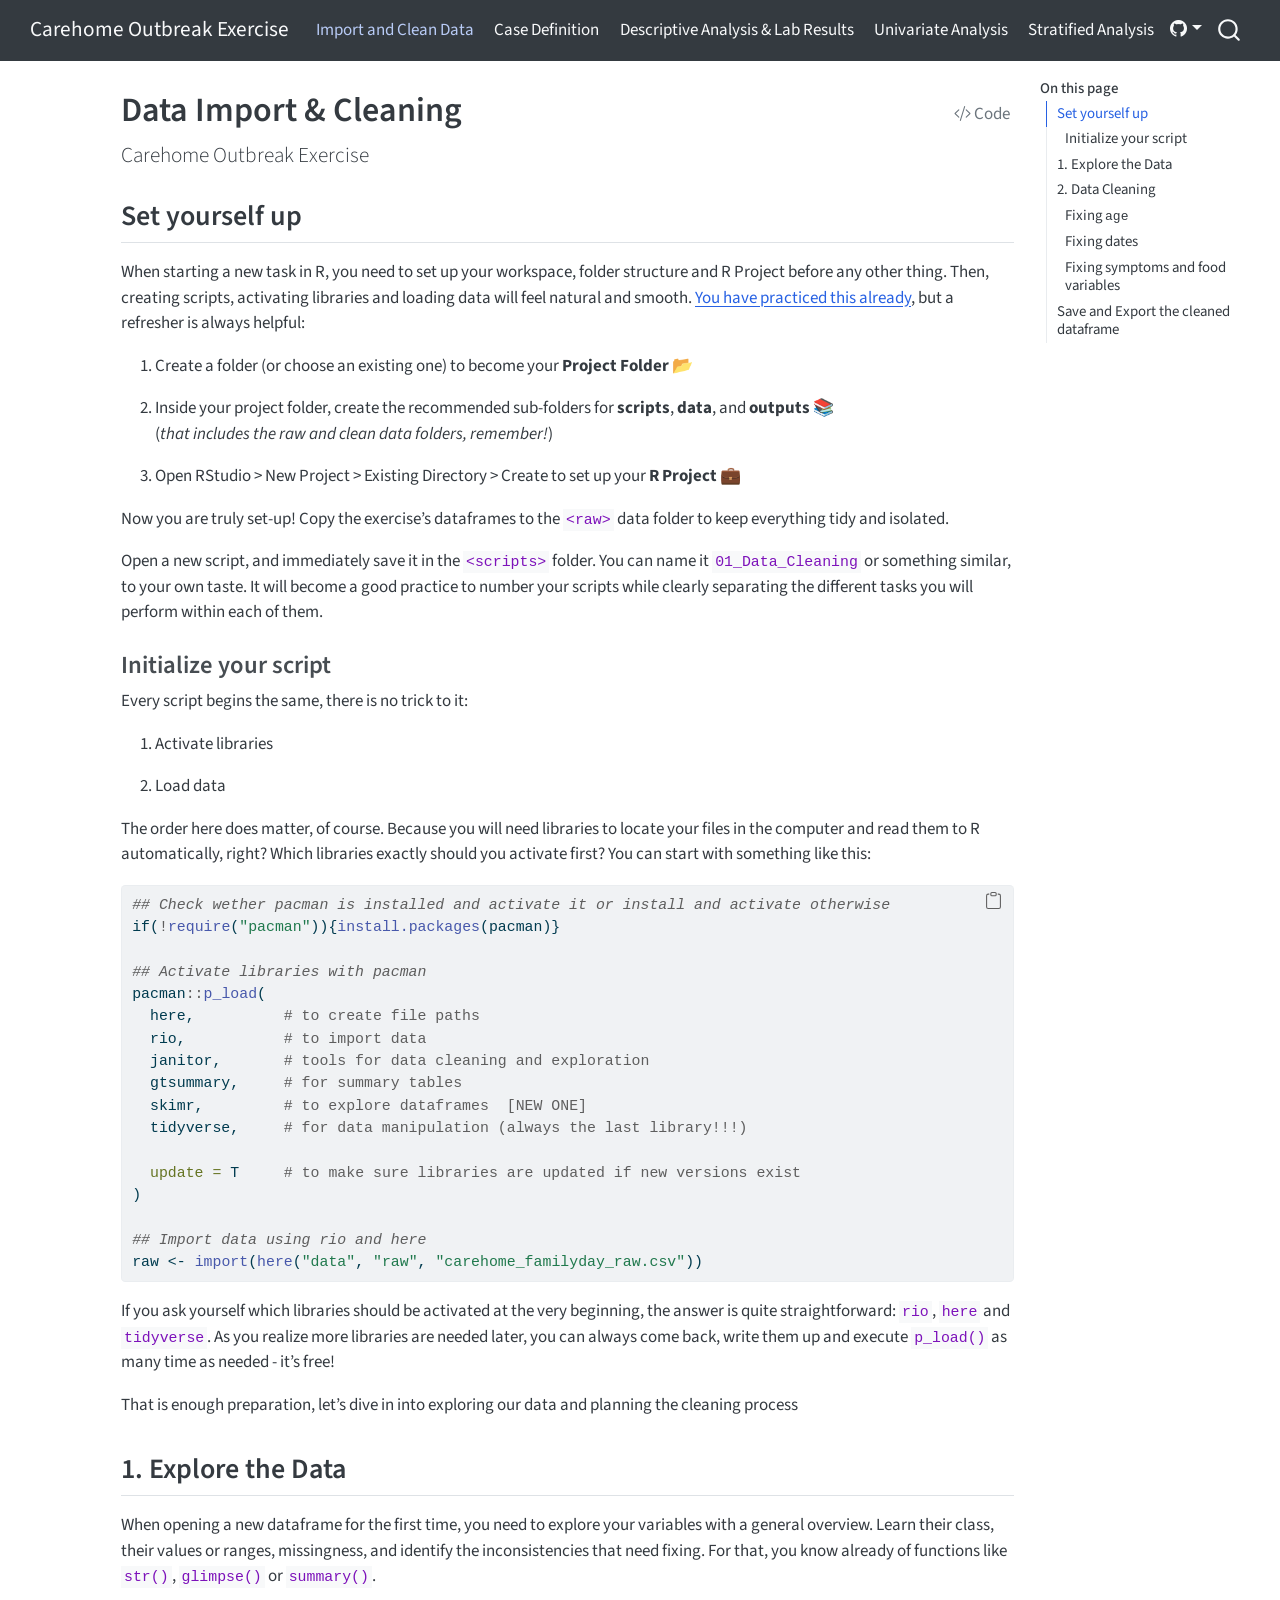
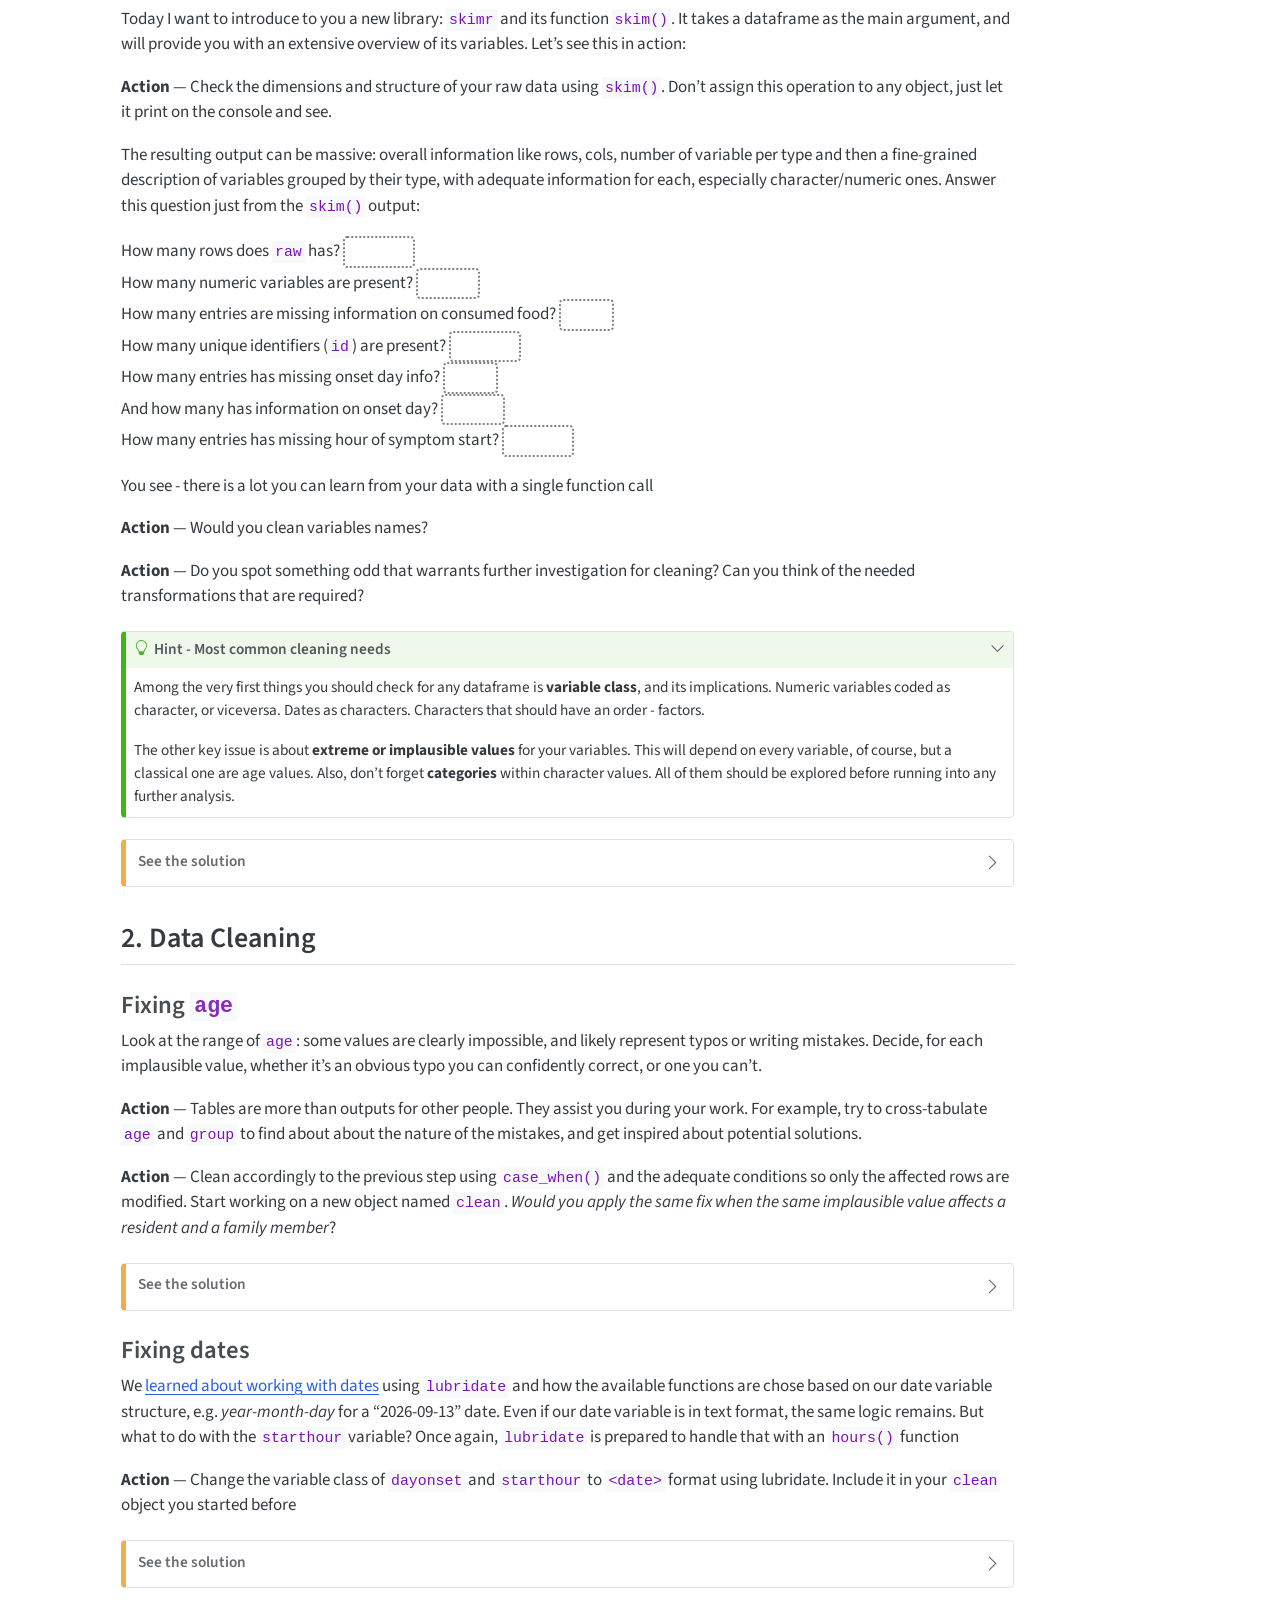
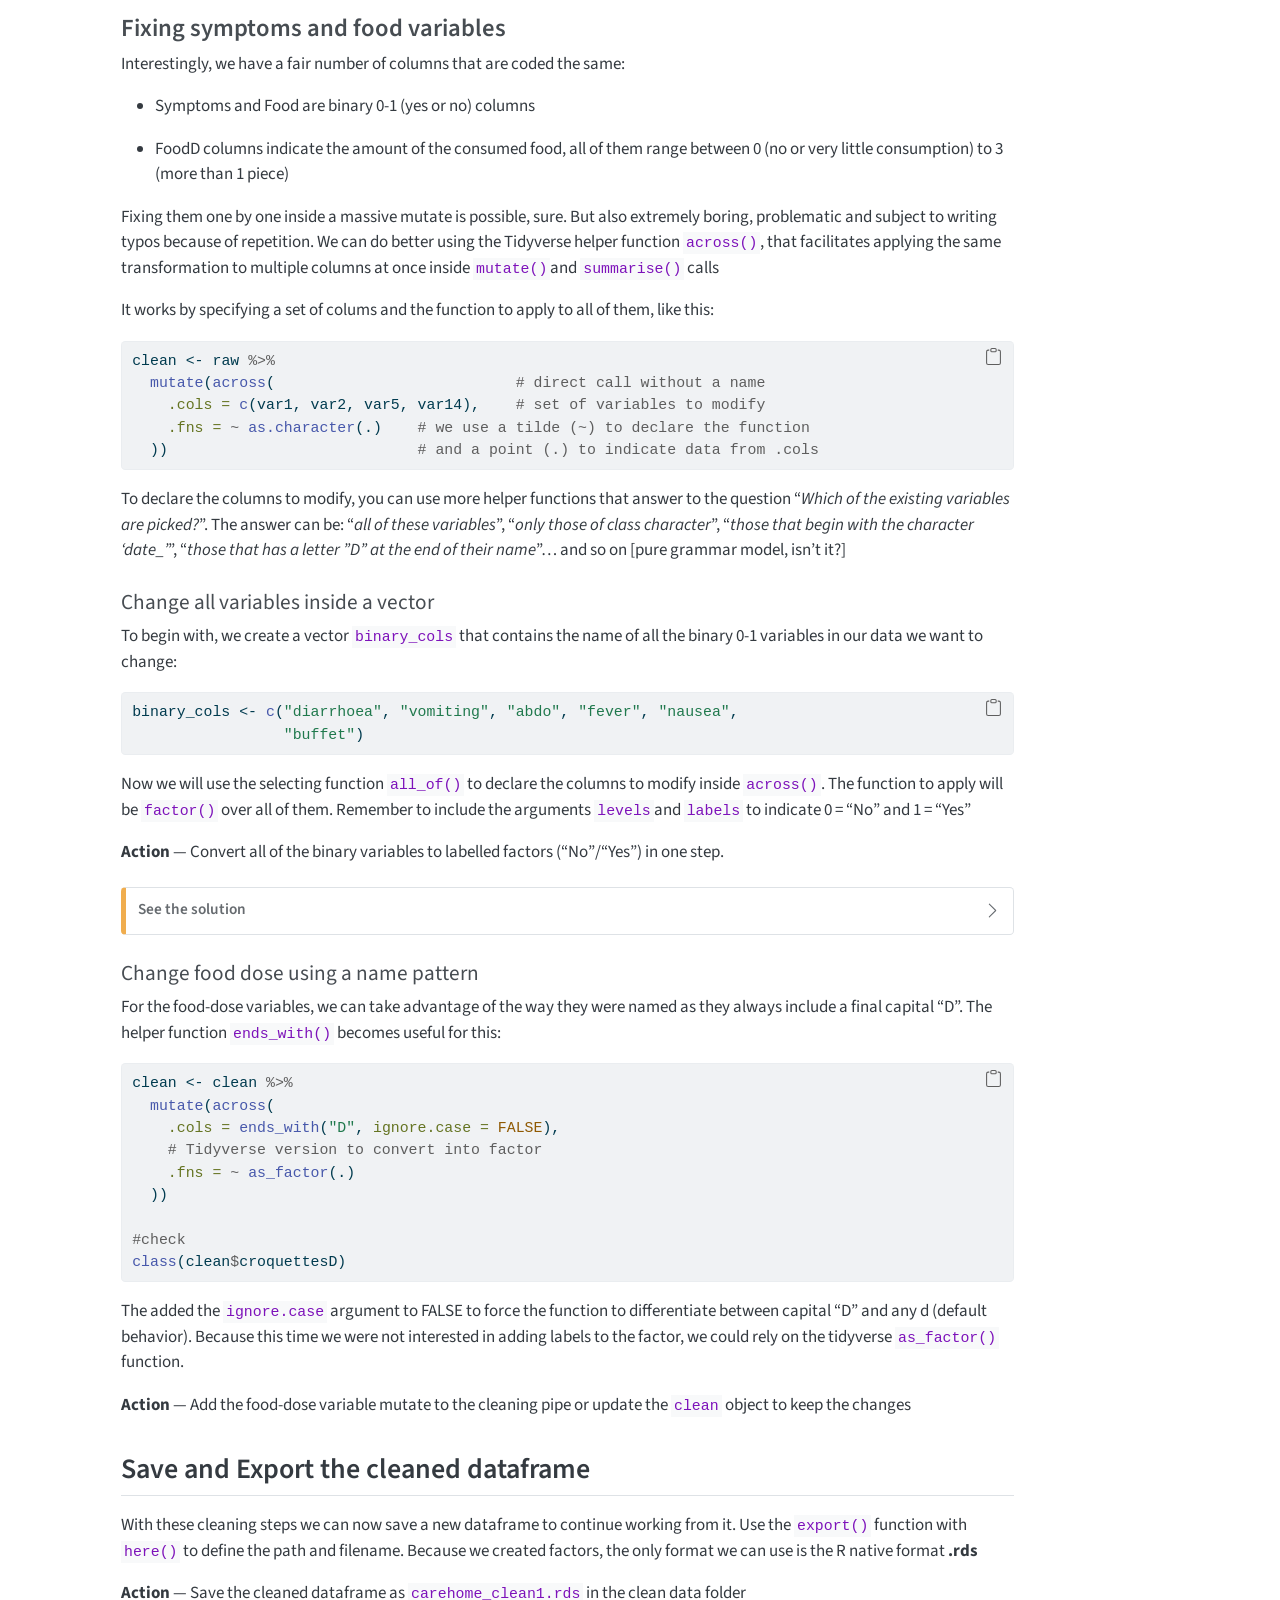
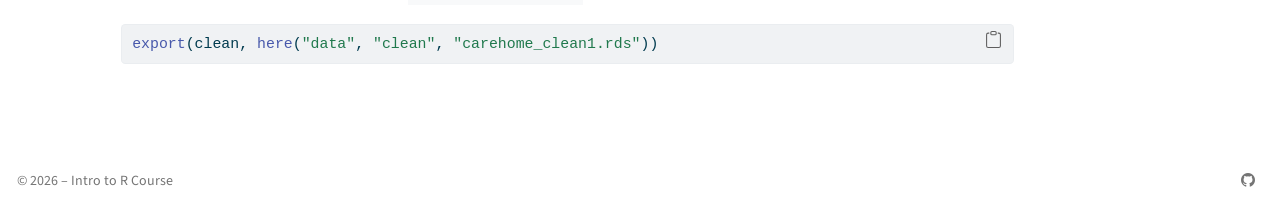
==== docs/scripts/01_Import_Cleaning.html @ 657a5fc6 "change web page to docs" ====
<!DOCTYPE html>
<html xmlns="http://www.w3.org/1999/xhtml" lang="en" xml:lang="en"><head>

<meta charset="utf-8">
<meta name="generator" content="quarto-1.4.552">

<meta name="viewport" content="width=device-width, initial-scale=1.0, user-scalable=yes">


<title>Carehome Outbreak Exercise - Data Import &amp; Cleaning</title>
<style>
code{white-space: pre-wrap;}
span.smallcaps{font-variant: small-caps;}
div.columns{display: flex; gap: min(4vw, 1.5em);}
div.column{flex: auto; overflow-x: auto;}
div.hanging-indent{margin-left: 1.5em; text-indent: -1.5em;}
ul.task-list{list-style: none;}
ul.task-list li input[type="checkbox"] {
  width: 0.8em;
  margin: 0 0.8em 0.2em -1em; /* quarto-specific, see https://github.com/quarto-dev/quarto-cli/issues/4556 */ 
  vertical-align: middle;
}
/* CSS for syntax highlighting */
pre > code.sourceCode { white-space: pre; position: relative; }
pre > code.sourceCode > span { line-height: 1.25; }
pre > code.sourceCode > span:empty { height: 1.2em; }
.sourceCode { overflow: visible; }
code.sourceCode > span { color: inherit; text-decoration: inherit; }
div.sourceCode { margin: 1em 0; }
pre.sourceCode { margin: 0; }
@media screen {
div.sourceCode { overflow: auto; }
}
@media print {
pre > code.sourceCode { white-space: pre-wrap; }
pre > code.sourceCode > span { text-indent: -5em; padding-left: 5em; }
}
pre.numberSource code
  { counter-reset: source-line 0; }
pre.numberSource code > span
  { position: relative; left: -4em; counter-increment: source-line; }
pre.numberSource code > span > a:first-child::before
  { content: counter(source-line);
    position: relative; left: -1em; text-align: right; vertical-align: baseline;
    border: none; display: inline-block;
    -webkit-touch-callout: none; -webkit-user-select: none;
    -khtml-user-select: none; -moz-user-select: none;
    -ms-user-select: none; user-select: none;
    padding: 0 4px; width: 4em;
  }
pre.numberSource { margin-left: 3em;  padding-left: 4px; }
div.sourceCode
  {   }
@media screen {
pre > code.sourceCode > span > a:first-child::before { text-decoration: underline; }
}
</style>


<script src="../site_libs/quarto-nav/quarto-nav.js"></script>
<script src="../site_libs/clipboard/clipboard.min.js"></script>
<script src="../site_libs/quarto-search/autocomplete.umd.js"></script>
<script src="../site_libs/quarto-search/fuse.min.js"></script>
<script src="../site_libs/quarto-search/quarto-search.js"></script>
<meta name="quarto:offset" content="../">
<script src="../site_libs/quarto-html/quarto.js"></script>
<script src="../site_libs/quarto-html/popper.min.js"></script>
<script src="../site_libs/quarto-html/tippy.umd.min.js"></script>
<script src="../site_libs/quarto-html/anchor.min.js"></script>
<link href="../site_libs/quarto-html/tippy.css" rel="stylesheet">
<link href="../site_libs/quarto-html/quarto-syntax-highlighting.css" rel="stylesheet" id="quarto-text-highlighting-styles">
<script src="../site_libs/bootstrap/bootstrap.min.js"></script>
<link href="../site_libs/bootstrap/bootstrap-icons.css" rel="stylesheet">
<link href="../site_libs/bootstrap/bootstrap.min.css" rel="stylesheet" id="quarto-bootstrap" data-mode="light">
<script id="quarto-search-options" type="application/json">{
  "location": "navbar",
  "copy-button": false,
  "collapse-after": 3,
  "panel-placement": "end",
  "type": "overlay",
  "limit": 50,
  "keyboard-shortcut": [
    "f",
    "/",
    "s"
  ],
  "show-item-context": false,
  "language": {
    "search-no-results-text": "No results",
    "search-matching-documents-text": "matching documents",
    "search-copy-link-title": "Copy link to search",
    "search-hide-matches-text": "Hide additional matches",
    "search-more-match-text": "more match in this document",
    "search-more-matches-text": "more matches in this document",
    "search-clear-button-title": "Clear",
    "search-text-placeholder": "",
    "search-detached-cancel-button-title": "Cancel",
    "search-submit-button-title": "Submit",
    "search-label": "Search"
  }
}</script>


<link rel="stylesheet" href="../include/webex.css">
</head>

<body class="nav-fixed">

<div id="quarto-search-results"></div>
  <header id="quarto-header" class="headroom fixed-top">
    <nav class="navbar navbar-expand-lg " data-bs-theme="dark">
      <div class="navbar-container container-fluid">
      <div class="navbar-brand-container mx-auto">
    <a class="navbar-brand" href="../index.html">
    <span class="navbar-title">Carehome Outbreak Exercise</span>
    </a>
  </div>
            <div id="quarto-search" class="" title="Search"></div>
          <button class="navbar-toggler" type="button" data-bs-toggle="collapse" data-bs-target="#navbarCollapse" aria-controls="navbarCollapse" aria-expanded="false" aria-label="Toggle navigation" onclick="if (window.quartoToggleHeadroom) { window.quartoToggleHeadroom(); }">
  <span class="navbar-toggler-icon"></span>
</button>
          <div class="collapse navbar-collapse" id="navbarCollapse">
            <ul class="navbar-nav navbar-nav-scroll me-auto">
  <li class="nav-item">
    <a class="nav-link active" href="../scripts/01_Import_Cleaning.html" aria-current="page"> 
<span class="menu-text">Import and Clean Data</span></a>
  </li>  
  <li class="nav-item">
    <a class="nav-link" href="../scripts/02_Case_Definition.html"> 
<span class="menu-text">Case Definition</span></a>
  </li>  
  <li class="nav-item">
    <a class="nav-link" href="../scripts/03_Descriptive_LabResults.html"> 
<span class="menu-text">Descriptive Analysis &amp; Lab Results</span></a>
  </li>  
  <li class="nav-item">
    <a class="nav-link" href="../scripts/04_Univariate_Analyses.html"> 
<span class="menu-text">Univariate Analysis</span></a>
  </li>  
  <li class="nav-item">
    <a class="nav-link" href="../scripts/05_Stratified_Analyses.html"> 
<span class="menu-text">Stratified Analysis</span></a>
  </li>  
</ul>
          </div> <!-- /navcollapse -->
          <div class="quarto-navbar-tools">
    <div class="dropdown">
      <a href="" title="" id="quarto-navigation-tool-dropdown-0" class="quarto-navigation-tool dropdown-toggle px-1" data-bs-toggle="dropdown" aria-expanded="false" aria-label=""><i class="bi bi-github"></i></a>
      <ul class="dropdown-menu" aria-labelledby="quarto-navigation-tool-dropdown-0">
          <li>
            <a class="dropdown-item quarto-navbar-tools-item" href="https://github.com/EPIET/IntroToRCourse/tree/main">
            Source Code
            </a>
          </li>
          <li>
            <a class="dropdown-item quarto-navbar-tools-item" href="https://github.com/EPIET/IntroToRCourse/issues">
            Report an issue
            </a>
          </li>
      </ul>
    </div>
</div>
      </div> <!-- /container-fluid -->
    </nav>
</header>
<!-- content -->
<div id="quarto-content" class="quarto-container page-columns page-rows-contents page-layout-article page-navbar">
<!-- sidebar -->
<!-- margin-sidebar -->
    <div id="quarto-margin-sidebar" class="sidebar margin-sidebar">
        <nav id="TOC" role="doc-toc" class="toc-active" data-toc-expanded="99">
    <h2 id="toc-title">On this page</h2>
   
  <ul>
  <li><a href="#set-yourself-up" id="toc-set-yourself-up" class="nav-link active" data-scroll-target="#set-yourself-up">Set yourself up</a>
  <ul class="collapse">
  <li><a href="#initialize-your-script" id="toc-initialize-your-script" class="nav-link" data-scroll-target="#initialize-your-script">Initialize your script</a></li>
  </ul></li>
  <li><a href="#explore-the-data" id="toc-explore-the-data" class="nav-link" data-scroll-target="#explore-the-data">1. Explore the Data</a></li>
  <li><a href="#data-cleaning" id="toc-data-cleaning" class="nav-link" data-scroll-target="#data-cleaning">2. Data Cleaning</a>
  <ul class="collapse">
  <li><a href="#fixing-age" id="toc-fixing-age" class="nav-link" data-scroll-target="#fixing-age">Fixing <code>age</code></a></li>
  <li><a href="#fixing-dates" id="toc-fixing-dates" class="nav-link" data-scroll-target="#fixing-dates">Fixing dates</a></li>
  <li><a href="#fixing-symptoms-and-food-variables" id="toc-fixing-symptoms-and-food-variables" class="nav-link" data-scroll-target="#fixing-symptoms-and-food-variables">Fixing symptoms and food variables</a></li>
  </ul></li>
  <li><a href="#save-and-export-the-cleaned-dataframe" id="toc-save-and-export-the-cleaned-dataframe" class="nav-link" data-scroll-target="#save-and-export-the-cleaned-dataframe">Save and Export the cleaned dataframe</a></li>
  </ul>
</nav>
    </div>
<!-- main -->
<main class="content" id="quarto-document-content">

<header id="title-block-header" class="quarto-title-block default">
<div class="quarto-title">
<div class="quarto-title-block"><div><h1 class="title">Data Import &amp; Cleaning</h1><button type="button" class="btn code-tools-button" id="quarto-code-tools-source"><i class="bi"></i> Code</button></div></div>
<p class="subtitle lead">Carehome Outbreak Exercise</p>
</div>



<div class="quarto-title-meta">

    
  
    
  </div>
  


</header>


<section id="set-yourself-up" class="level2">
<h2 class="anchored" data-anchor-id="set-yourself-up">Set yourself up</h2>
<p>When starting a new task in R, you need to set up your workspace, folder structure and R Project before any other thing. Then, creating scripts, activating libraries and loading data will feel natural and smooth. <a href="https://epiet.github.io/IntroToRCourse/scripts/S1E2.html">You have practiced this already</a>, but a refresher is always helpful:</p>
<ol type="1">
<li><p>Create a folder (or choose an existing one) to become your <strong>Project Folder</strong> 📂</p></li>
<li><p>Inside your project folder, create the recommended sub-folders for <strong>scripts</strong>, <strong>data</strong>, and <strong>outputs</strong> 📚<br>
(<em>that includes the raw and clean data folders, remember!</em>)</p></li>
<li><p>Open RStudio &gt; New Project &gt; Existing Directory &gt; Create to set up your <strong>R Project</strong> 💼</p></li>
</ol>
<p>Now you are truly set-up! Copy the exercise’s dataframes to the <code>&lt;raw&gt;</code> data folder to keep everything tidy and isolated.</p>
<p>Open a new script, and immediately save it in the <code>&lt;scripts&gt;</code> folder. You can name it <code>01_Data_Cleaning</code> or something similar, to your own taste. It will become a good practice to number your scripts while clearly separating the different tasks you will perform within each of them.</p>
<section id="initialize-your-script" class="level3">
<h3 class="anchored" data-anchor-id="initialize-your-script">Initialize your script</h3>
<p>Every script begins the same, there is no trick to it:</p>
<ol type="1">
<li><p>Activate libraries</p></li>
<li><p>Load data</p></li>
</ol>
<p>The order here does matter, of course. Because you will need libraries to locate your files in the computer and read them to R automatically, right? Which libraries exactly should you activate first? You can start with something like this:</p>
<div class="sourceCode" id="cb1"><pre class="sourceCode r code-with-copy"><code class="sourceCode r"><span id="cb1-1"><a href="#cb1-1" aria-hidden="true" tabindex="-1"></a><span class="do">## Check wether pacman is installed and activate it or install and activate otherwise</span></span>
<span id="cb1-2"><a href="#cb1-2" aria-hidden="true" tabindex="-1"></a><span class="cf">if</span>(<span class="sc">!</span><span class="fu">require</span>(<span class="st">"pacman"</span>)){<span class="fu">install.packages</span>(pacman)}</span>
<span id="cb1-3"><a href="#cb1-3" aria-hidden="true" tabindex="-1"></a></span>
<span id="cb1-4"><a href="#cb1-4" aria-hidden="true" tabindex="-1"></a><span class="do">## Activate libraries with pacman</span></span>
<span id="cb1-5"><a href="#cb1-5" aria-hidden="true" tabindex="-1"></a>pacman<span class="sc">::</span><span class="fu">p_load</span>(</span>
<span id="cb1-6"><a href="#cb1-6" aria-hidden="true" tabindex="-1"></a>  here,          <span class="co"># to create file paths</span></span>
<span id="cb1-7"><a href="#cb1-7" aria-hidden="true" tabindex="-1"></a>  rio,           <span class="co"># to import data</span></span>
<span id="cb1-8"><a href="#cb1-8" aria-hidden="true" tabindex="-1"></a>  janitor,       <span class="co"># tools for data cleaning and exploration</span></span>
<span id="cb1-9"><a href="#cb1-9" aria-hidden="true" tabindex="-1"></a>  gtsummary,     <span class="co"># for summary tables</span></span>
<span id="cb1-10"><a href="#cb1-10" aria-hidden="true" tabindex="-1"></a>  skimr,         <span class="co"># to explore dataframes  [NEW ONE]</span></span>
<span id="cb1-11"><a href="#cb1-11" aria-hidden="true" tabindex="-1"></a>  tidyverse,     <span class="co"># for data manipulation (always the last library!!!)</span></span>
<span id="cb1-12"><a href="#cb1-12" aria-hidden="true" tabindex="-1"></a>  </span>
<span id="cb1-13"><a href="#cb1-13" aria-hidden="true" tabindex="-1"></a>  <span class="at">update =</span> T     <span class="co"># to make sure libraries are updated if new versions exist</span></span>
<span id="cb1-14"><a href="#cb1-14" aria-hidden="true" tabindex="-1"></a>)</span>
<span id="cb1-15"><a href="#cb1-15" aria-hidden="true" tabindex="-1"></a></span>
<span id="cb1-16"><a href="#cb1-16" aria-hidden="true" tabindex="-1"></a><span class="do">## Import data using rio and here</span></span>
<span id="cb1-17"><a href="#cb1-17" aria-hidden="true" tabindex="-1"></a>raw <span class="ot">&lt;-</span> <span class="fu">import</span>(<span class="fu">here</span>(<span class="st">"data"</span>, <span class="st">"raw"</span>, <span class="st">"carehome_familyday_raw.csv"</span>))</span></code><button title="Copy to Clipboard" class="code-copy-button"><i class="bi"></i></button></pre></div>
<p>If you ask yourself which libraries should be activated at the very beginning, the answer is quite straightforward: <code>rio</code>, <code>here</code> and <code>tidyverse</code>. As you realize more libraries are needed later, you can always come back, write them up and execute <code>p_load()</code> as many time as needed - it’s free!</p>
<p>That is enough preparation, let’s dive in into exploring our data and planning the cleaning process</p>
</section>
</section>
<section id="explore-the-data" class="level2">
<h2 class="anchored" data-anchor-id="explore-the-data">1. Explore the Data</h2>
<p>When opening a new dataframe for the first time, you need to explore your variables with a general overview. Learn their class, their values or ranges, missingness, and identify the inconsistencies that need fixing. For that, you know already of functions like <code>str()</code>, <code>glimpse()</code> or <code>summary()</code>.</p>
<p>Today I want to introduce to you a new library: <code>skimr</code> and its function <code>skim()</code>. It takes a dataframe as the main argument, and will provide you with an extensive overview of its variables. Let’s see this in action:</p>
<p><strong>Action</strong> — Check the dimensions and structure of your raw data using <code>skim()</code>. Don’t assign this operation to any object, just let it print on the console and see.</p>
<p>The resulting output can be massive: overall information like rows, cols, number of variable per type and then a fine-grained description of variables grouped by their type, with adequate information for each, especially character/numeric ones. Answer this question just from the <code>skim()</code> output:</p>
<p>How many rows does <code>raw</code> has? <input class="webex-solveme nospaces" size="3" data-answer="[&quot;167&quot;]"><br>
How many numeric variables are present? <input class="webex-solveme nospaces" size="2" data-answer="[&quot;26&quot;]"><br>
How many entries are missing information on consumed food? <input class="webex-solveme nospaces" size="1" data-answer="[&quot;6&quot;]"><br>
How many unique identifiers (<code>id</code>) are present? <input class="webex-solveme nospaces" size="3" data-answer="[&quot;167&quot;]"><br>
How many entries has missing onset day info? <input class="webex-solveme nospaces" size="1" data-answer="[&quot;0&quot;]"><br>
And how many has information on onset day? <input class="webex-solveme nospaces" size="2" data-answer="[&quot;61&quot;]"><br>
How many entries has missing hour of symptom start? <input class="webex-solveme nospaces" size="3" data-answer="[&quot;106&quot;]"></p>
<p>You see - there is a lot you can learn from your data with a single function call</p>
<p><strong>Action</strong> — Would you clean variables names?</p>
<p><strong>Action</strong> — Do you spot something odd that warrants further investigation for cleaning? Can you think of the needed transformations that are required?</p>
<div class="callout callout-style-default callout-tip callout-titled">
<div class="callout-header d-flex align-content-center" data-bs-toggle="collapse" data-bs-target=".callout-1-contents" aria-controls="callout-1" aria-expanded="true" aria-label="Toggle callout">
<div class="callout-icon-container">
<i class="callout-icon"></i>
</div>
<div class="callout-title-container flex-fill">
Hint - Most common cleaning needs
</div>
<div class="callout-btn-toggle d-inline-block border-0 py-1 ps-1 pe-0 float-end"><i class="callout-toggle"></i></div>
</div>
<div id="callout-1" class="callout-1-contents callout-collapse collapse show">
<div class="callout-body-container callout-body">
<p>Among the very first things you should check for any dataframe is <strong>variable class</strong>, and its implications. Numeric variables coded as character, or viceversa. Dates as characters. Characters that should have an order - factors.</p>
<p>The other key issue is about <strong>extreme or implausible values</strong> for your variables. This will depend on every variable, of course, but a classical one are age values. Also, don’t forget <strong>categories</strong> within character values. All of them should be explored before running into any further analysis.</p>
</div>
</div>
</div>
<div class="callout callout-style-simple callout-caution no-icon callout-titled">
<div class="callout-header d-flex align-content-center" data-bs-toggle="collapse" data-bs-target=".callout-2-contents" aria-controls="callout-2" aria-expanded="false" aria-label="Toggle callout">
<div class="callout-icon-container">
<i class="callout-icon no-icon"></i>
</div>
<div class="callout-title-container flex-fill">
See the solution
</div>
<div class="callout-btn-toggle d-inline-block border-0 py-1 ps-1 pe-0 float-end"><i class="callout-toggle"></i></div>
</div>
<div id="callout-2" class="callout-2-contents callout-collapse collapse">
<div class="callout-body-container callout-body">
<p>Below you can find one possible solution for exploring variables. You may use different functions or approaches, because you already know a few of them. As long as you are able to understand your data and spot cleaning needs, that’s perfectly fine.</p>
<div class="sourceCode" id="cb2"><pre class="sourceCode r code-with-copy"><code class="sourceCode r"><span id="cb2-1"><a href="#cb2-1" aria-hidden="true" tabindex="-1"></a><span class="do">## Dataframe summary</span></span>
<span id="cb2-2"><a href="#cb2-2" aria-hidden="true" tabindex="-1"></a>skimr<span class="sc">::</span><span class="fu">skim</span>(raw)</span>
<span id="cb2-3"><a href="#cb2-3" aria-hidden="true" tabindex="-1"></a></span>
<span id="cb2-4"><a href="#cb2-4" aria-hidden="true" tabindex="-1"></a><span class="do">## Further exploring</span></span>
<span id="cb2-5"><a href="#cb2-5" aria-hidden="true" tabindex="-1"></a><span class="fu">range</span>(raw<span class="sc">$</span>age)  <span class="co"># see min and max values of a numeric vector</span></span>
<span id="cb2-6"><a href="#cb2-6" aria-hidden="true" tabindex="-1"></a></span>
<span id="cb2-7"><a href="#cb2-7" aria-hidden="true" tabindex="-1"></a><span class="fu">unique</span>(raw<span class="sc">$</span>sex)      <span class="co"># Main present categories with unique</span></span>
<span id="cb2-8"><a href="#cb2-8" aria-hidden="true" tabindex="-1"></a><span class="fu">unique</span>(raw<span class="sc">$</span>group)</span>
<span id="cb2-9"><a href="#cb2-9" aria-hidden="true" tabindex="-1"></a><span class="fu">unique</span>(raw<span class="sc">$</span>buffet)</span>
<span id="cb2-10"><a href="#cb2-10" aria-hidden="true" tabindex="-1"></a></span>
<span id="cb2-11"><a href="#cb2-11" aria-hidden="true" tabindex="-1"></a><span class="fu">tabyl</span>(raw<span class="sc">$</span>vomiting)    <span class="co"># check some symptoms and fodd item variables with tabyl</span></span>
<span id="cb2-12"><a href="#cb2-12" aria-hidden="true" tabindex="-1"></a><span class="fu">tabyl</span>(raw<span class="sc">$</span>croquettes)</span>
<span id="cb2-13"><a href="#cb2-13" aria-hidden="true" tabindex="-1"></a><span class="fu">tabyl</span>(raw<span class="sc">$</span>croquettesD)</span></code><button title="Copy to Clipboard" class="code-copy-button"><i class="bi"></i></button></pre></div>
<p>After exploring the data, you should have realized at least three things requiring cleaning:</p>
<ol type="1">
<li><p><strong><code>age</code></strong>: some obviously implausible values are present and we need to decide whether they can be fixed, turned into NAs or deleted</p></li>
<li><p><strong>dates</strong>: we have two of them that require transformation - and potentially a merge</p></li>
<li><p><strong>categories as numbers:</strong> practically all symptoms and food item variables were read as numbers because they are coded as 0-1. We should fix that turning them into factors</p></li>
</ol>
</div>
</div>
</div>
</section>
<section id="data-cleaning" class="level2">
<h2 class="anchored" data-anchor-id="data-cleaning">2. Data Cleaning</h2>
<section id="fixing-age" class="level3">
<h3 class="anchored" data-anchor-id="fixing-age">Fixing <code>age</code></h3>
<p>Look at the range of <code>age</code>: some values are clearly impossible, and likely represent typos or writing mistakes. Decide, for each implausible value, whether it’s an obvious typo you can confidently correct, or one you can’t.</p>
<p><strong>Action</strong> — Tables are more than outputs for other people. They assist you during your work. For example, try to cross-tabulate <code>age</code> and <code>group</code> to find about about the nature of the mistakes, and get inspired about potential solutions.</p>
<p><strong>Action</strong> — Clean accordingly to the previous step using <code>case_when()</code> and the adequate conditions so only the affected rows are modified. Start working on a new object named <code>clean</code>. <em>Would you apply the same fix when the same implausible value affects a resident and a family member</em>?</p>
<div class="callout callout-style-simple callout-caution no-icon callout-titled">
<div class="callout-header d-flex align-content-center" data-bs-toggle="collapse" data-bs-target=".callout-3-contents" aria-controls="callout-3" aria-expanded="false" aria-label="Toggle callout">
<div class="callout-icon-container">
<i class="callout-icon no-icon"></i>
</div>
<div class="callout-title-container flex-fill">
See the solution
</div>
<div class="callout-btn-toggle d-inline-block border-0 py-1 ps-1 pe-0 float-end"><i class="callout-toggle"></i></div>
</div>
<div id="callout-3" class="callout-3-contents callout-collapse collapse">
<div class="callout-body-container callout-body">
<div class="sourceCode" id="cb3"><pre class="sourceCode r code-with-copy"><code class="sourceCode r"><span id="cb3-1"><a href="#cb3-1" aria-hidden="true" tabindex="-1"></a><span class="co"># Crosstabulate age and group using janitor to find inplausible values</span></span>
<span id="cb3-2"><a href="#cb3-2" aria-hidden="true" tabindex="-1"></a>raw <span class="sc">%&gt;%</span> <span class="fu">tabyl</span>(age, group)</span>
<span id="cb3-3"><a href="#cb3-3" aria-hidden="true" tabindex="-1"></a></span>
<span id="cb3-4"><a href="#cb3-4" aria-hidden="true" tabindex="-1"></a><span class="co"># Fix the age variable whit case_when()</span></span>
<span id="cb3-5"><a href="#cb3-5" aria-hidden="true" tabindex="-1"></a>clean <span class="ot">&lt;-</span> raw <span class="sc">%&gt;%</span> </span>
<span id="cb3-6"><a href="#cb3-6" aria-hidden="true" tabindex="-1"></a>  <span class="fu">mutate</span>(<span class="at">age =</span> <span class="fu">case_when</span>(</span>
<span id="cb3-7"><a href="#cb3-7" aria-hidden="true" tabindex="-1"></a>    <span class="co"># negative age value to positive</span></span>
<span id="cb3-8"><a href="#cb3-8" aria-hidden="true" tabindex="-1"></a>    age <span class="sc">==</span> <span class="sc">-</span><span class="dv">35</span>  <span class="sc">~</span> <span class="dv">35</span>, </span>
<span id="cb3-9"><a href="#cb3-9" aria-hidden="true" tabindex="-1"></a>    <span class="co"># if 190 years and family member, assume 19 years typo</span></span>
<span id="cb3-10"><a href="#cb3-10" aria-hidden="true" tabindex="-1"></a>    age <span class="sc">==</span> <span class="dv">190</span> <span class="sc">&amp;</span> group <span class="sc">==</span> <span class="st">"family"</span>  <span class="sc">~</span> <span class="dv">19</span>, </span>
<span id="cb3-11"><a href="#cb3-11" aria-hidden="true" tabindex="-1"></a>    <span class="co"># if 190 years and resident, assume 90 years typo</span></span>
<span id="cb3-12"><a href="#cb3-12" aria-hidden="true" tabindex="-1"></a>    age <span class="sc">==</span> <span class="dv">190</span> <span class="sc">&amp;</span> group <span class="sc">==</span> <span class="st">"resident"</span>  <span class="sc">~</span> <span class="dv">90</span>,</span>
<span id="cb3-13"><a href="#cb3-13" aria-hidden="true" tabindex="-1"></a>    <span class="co"># everyone else stays the same</span></span>
<span id="cb3-14"><a href="#cb3-14" aria-hidden="true" tabindex="-1"></a>    <span class="at">.default =</span> age</span>
<span id="cb3-15"><a href="#cb3-15" aria-hidden="true" tabindex="-1"></a>  ))</span></code><button title="Copy to Clipboard" class="code-copy-button"><i class="bi"></i></button></pre></div>
<p>Not every bad value has an obvious fix. A rule like <em>“correct it if the error is unambiguous (an extra digit, a stray minus sign); set it to <code>NA</code> if you’d just be guessing”</em> is a defensible, explicit policy - and one you can state in a line of code, not just in your head.</p>
<p>Hadn’t you cross-tabulated by <code>group</code> first, relying only on the <code>age</code> range, your fixing may have looked different. Use the information available whenever possible.</p>
</div>
</div>
</div>
</section>
<section id="fixing-dates" class="level3">
<h3 class="anchored" data-anchor-id="fixing-dates">Fixing dates</h3>
<p>We <a href="https://epiet.github.io/IntroToRCourse/scripts/S3E2.html#fixing-dates">learned about working with dates</a> using <code>lubridate</code> and how the available functions are chose based on our date variable structure, e.g.&nbsp;<em>year-month-day</em> for a “2026-09-13” date. Even if our date variable is in text format, the same logic remains. But what to do with the <code>starthour</code> variable? Once again, <code>lubridate</code> is prepared to handle that with an <code>hours()</code> function</p>
<p><strong>Action</strong> — Change the variable class of <code>dayonset</code> and <code>starthour</code> to <code>&lt;date&gt;</code> format using lubridate. Include it in your <code>clean</code> object you started before</p>
<div class="callout callout-style-simple callout-caution no-icon callout-titled">
<div class="callout-header d-flex align-content-center" data-bs-toggle="collapse" data-bs-target=".callout-4-contents" aria-controls="callout-4" aria-expanded="false" aria-label="Toggle callout">
<div class="callout-icon-container">
<i class="callout-icon no-icon"></i>
</div>
<div class="callout-title-container flex-fill">
See the solution
</div>
<div class="callout-btn-toggle d-inline-block border-0 py-1 ps-1 pe-0 float-end"><i class="callout-toggle"></i></div>
</div>
<div id="callout-4" class="callout-4-contents callout-collapse collapse">
<div class="callout-body-container callout-body">
<p>You can include this cleaning step by either updating the <code>clean</code> object from the previous step or by adding it with a pipe in the first cleaning chain starting with <code>raw</code>.</p>
<div class="sourceCode" id="cb4"><pre class="sourceCode r code-with-copy"><code class="sourceCode r"><span id="cb4-1"><a href="#cb4-1" aria-hidden="true" tabindex="-1"></a><span class="co"># Update the clean object from before</span></span>
<span id="cb4-2"><a href="#cb4-2" aria-hidden="true" tabindex="-1"></a>clean <span class="ot">&lt;-</span> clean <span class="sc">%&gt;%</span> </span>
<span id="cb4-3"><a href="#cb4-3" aria-hidden="true" tabindex="-1"></a>  <span class="fu">mutate</span>(</span>
<span id="cb4-4"><a href="#cb4-4" aria-hidden="true" tabindex="-1"></a>    <span class="at">dayonset =</span> <span class="fu">dmy</span>(dayonset),</span>
<span id="cb4-5"><a href="#cb4-5" aria-hidden="true" tabindex="-1"></a>    <span class="at">starthour =</span> <span class="fu">hours</span>(starthour)</span>
<span id="cb4-6"><a href="#cb4-6" aria-hidden="true" tabindex="-1"></a>  ) </span>
<span id="cb4-7"><a href="#cb4-7" aria-hidden="true" tabindex="-1"></a></span>
<span id="cb4-8"><a href="#cb4-8" aria-hidden="true" tabindex="-1"></a></span>
<span id="cb4-9"><a href="#cb4-9" aria-hidden="true" tabindex="-1"></a><span class="co"># Or add a new pipe to your cleaning chain</span></span>
<span id="cb4-10"><a href="#cb4-10" aria-hidden="true" tabindex="-1"></a>clean <span class="ot">&lt;-</span> raw <span class="sc">%&gt;%</span> </span>
<span id="cb4-11"><a href="#cb4-11" aria-hidden="true" tabindex="-1"></a>  <span class="fu">mutate</span>(<span class="at">age =</span> <span class="fu">case_when</span>(</span>
<span id="cb4-12"><a href="#cb4-12" aria-hidden="true" tabindex="-1"></a>    <span class="co"># negative age value to positive</span></span>
<span id="cb4-13"><a href="#cb4-13" aria-hidden="true" tabindex="-1"></a>    age <span class="sc">==</span> <span class="sc">-</span><span class="dv">35</span>  <span class="sc">~</span> <span class="dv">35</span>, </span>
<span id="cb4-14"><a href="#cb4-14" aria-hidden="true" tabindex="-1"></a>    <span class="co"># if 190 years and family member, assume 19 years typo</span></span>
<span id="cb4-15"><a href="#cb4-15" aria-hidden="true" tabindex="-1"></a>    age <span class="sc">==</span> <span class="dv">190</span> <span class="sc">&amp;</span> group <span class="sc">==</span> <span class="st">"family"</span>  <span class="sc">~</span> <span class="dv">19</span>, </span>
<span id="cb4-16"><a href="#cb4-16" aria-hidden="true" tabindex="-1"></a>    <span class="co"># if 190 years and resident, assume 90 years typo</span></span>
<span id="cb4-17"><a href="#cb4-17" aria-hidden="true" tabindex="-1"></a>    age <span class="sc">==</span> <span class="dv">190</span> <span class="sc">&amp;</span> group <span class="sc">==</span> <span class="st">"resident"</span>  <span class="sc">~</span> <span class="dv">90</span>,</span>
<span id="cb4-18"><a href="#cb4-18" aria-hidden="true" tabindex="-1"></a>    <span class="co"># everyone else stays the same</span></span>
<span id="cb4-19"><a href="#cb4-19" aria-hidden="true" tabindex="-1"></a>    <span class="at">.default =</span> age</span>
<span id="cb4-20"><a href="#cb4-20" aria-hidden="true" tabindex="-1"></a>  )) <span class="sc">%&gt;%</span> </span>
<span id="cb4-21"><a href="#cb4-21" aria-hidden="true" tabindex="-1"></a>  <span class="co"># Fix dates format</span></span>
<span id="cb4-22"><a href="#cb4-22" aria-hidden="true" tabindex="-1"></a>  <span class="fu">mutate</span>(</span>
<span id="cb4-23"><a href="#cb4-23" aria-hidden="true" tabindex="-1"></a>    <span class="at">dayonset =</span> <span class="fu">dmy</span>(dayonset),</span>
<span id="cb4-24"><a href="#cb4-24" aria-hidden="true" tabindex="-1"></a>    <span class="at">starthour =</span> <span class="fu">hours</span>(starthour)</span>
<span id="cb4-25"><a href="#cb4-25" aria-hidden="true" tabindex="-1"></a>  ) </span></code><button title="Copy to Clipboard" class="code-copy-button"><i class="bi"></i></button></pre></div>
</div>
</div>
</div>
</section>
<section id="fixing-symptoms-and-food-variables" class="level3">
<h3 class="anchored" data-anchor-id="fixing-symptoms-and-food-variables">Fixing symptoms and food variables</h3>
<p>Interestingly, we have a fair number of columns that are coded the same:</p>
<ul>
<li><p>Symptoms and Food are binary 0-1 (yes or no) columns</p></li>
<li><p>FoodD columns indicate the amount of the consumed food, all of them range between 0 (no or very little consumption) to 3 (more than 1 piece)</p></li>
</ul>
<p>Fixing them one by one inside a massive mutate is possible, sure. But also extremely boring, problematic and subject to writing typos because of repetition. We can do better using the Tidyverse helper function <code>across()</code>, that facilitates applying the same transformation to multiple columns at once inside <code>mutate()</code>and <code>summarise()</code> calls</p>
<p>It works by specifying a set of colums and the function to apply to all of them, like this:</p>
<div class="sourceCode" id="cb5"><pre class="sourceCode r code-with-copy"><code class="sourceCode r"><span id="cb5-1"><a href="#cb5-1" aria-hidden="true" tabindex="-1"></a>clean <span class="ot">&lt;-</span> raw <span class="sc">%&gt;%</span> </span>
<span id="cb5-2"><a href="#cb5-2" aria-hidden="true" tabindex="-1"></a>  <span class="fu">mutate</span>(<span class="fu">across</span>(                           <span class="co"># direct call without a name</span></span>
<span id="cb5-3"><a href="#cb5-3" aria-hidden="true" tabindex="-1"></a>    <span class="at">.cols =</span> <span class="fu">c</span>(var1, var2, var5, var14),    <span class="co"># set of variables to modify</span></span>
<span id="cb5-4"><a href="#cb5-4" aria-hidden="true" tabindex="-1"></a>    <span class="at">.fns =</span> <span class="sc">~</span> <span class="fu">as.character</span>(.)    <span class="co"># we use a tilde (~) to declare the function</span></span>
<span id="cb5-5"><a href="#cb5-5" aria-hidden="true" tabindex="-1"></a>  ))                            <span class="co"># and a point (.) to indicate data from .cols</span></span></code><button title="Copy to Clipboard" class="code-copy-button"><i class="bi"></i></button></pre></div>
<p>To declare the columns to modify, you can use more helper functions that answer to the question “<em>Which of the existing variables are picked?</em>”. The answer can be: “<em>all of these variables</em>”, “<em>only those of class character</em>”, “<em>those that begin with the character ‘date_’</em>”, “<em>those that has a letter ”D” at the end of their name</em>”… and so on [pure grammar model, isn’t it?]</p>
<section id="change-all-variables-inside-a-vector" class="level4">
<h4 class="anchored" data-anchor-id="change-all-variables-inside-a-vector">Change all variables inside a vector</h4>
<p>To begin with, we create a vector <code>binary_cols</code> that contains the name of all the binary 0-1 variables in our data we want to change:</p>
<div class="sourceCode" id="cb6"><pre class="sourceCode r code-with-copy"><code class="sourceCode r"><span id="cb6-1"><a href="#cb6-1" aria-hidden="true" tabindex="-1"></a>binary_cols <span class="ot">&lt;-</span> <span class="fu">c</span>(<span class="st">"diarrhoea"</span>, <span class="st">"vomiting"</span>, <span class="st">"abdo"</span>, <span class="st">"fever"</span>, <span class="st">"nausea"</span>,</span>
<span id="cb6-2"><a href="#cb6-2" aria-hidden="true" tabindex="-1"></a>                 <span class="st">"buffet"</span>)</span></code><button title="Copy to Clipboard" class="code-copy-button"><i class="bi"></i></button></pre></div>
<p>Now we will use the selecting function <code>all_of()</code> to declare the columns to modify inside <code>across()</code>. The function to apply will be <code>factor()</code> over all of them. Remember to include the arguments <code>levels</code>and <code>labels</code> to indicate 0 = “No” and 1 = “Yes”</p>
<p><strong>Action</strong> — Convert all of the binary variables to labelled factors (“No”/“Yes”) in one step.</p>
<div class="callout callout-style-simple callout-caution no-icon callout-titled">
<div class="callout-header d-flex align-content-center" data-bs-toggle="collapse" data-bs-target=".callout-5-contents" aria-controls="callout-5" aria-expanded="false" aria-label="Toggle callout">
<div class="callout-icon-container">
<i class="callout-icon no-icon"></i>
</div>
<div class="callout-title-container flex-fill">
See the solution
</div>
<div class="callout-btn-toggle d-inline-block border-0 py-1 ps-1 pe-0 float-end"><i class="callout-toggle"></i></div>
</div>
<div id="callout-5" class="callout-5-contents callout-collapse collapse">
<div class="callout-body-container callout-body">
<div class="sourceCode" id="cb7"><pre class="sourceCode r code-with-copy"><code class="sourceCode r"><span id="cb7-1"><a href="#cb7-1" aria-hidden="true" tabindex="-1"></a>clean <span class="ot">&lt;-</span> clean <span class="sc">%&gt;%</span> </span>
<span id="cb7-2"><a href="#cb7-2" aria-hidden="true" tabindex="-1"></a>  <span class="fu">mutate</span>(<span class="fu">across</span>(</span>
<span id="cb7-3"><a href="#cb7-3" aria-hidden="true" tabindex="-1"></a>    <span class="co"># Transform all variables in the binary_cols vector</span></span>
<span id="cb7-4"><a href="#cb7-4" aria-hidden="true" tabindex="-1"></a>    <span class="at">.cols =</span> <span class="fu">all_of</span>(binary_cols),</span>
<span id="cb7-5"><a href="#cb7-5" aria-hidden="true" tabindex="-1"></a>    <span class="co"># By transforming then into 0-1 factors with "No"-"Yes" labels</span></span>
<span id="cb7-6"><a href="#cb7-6" aria-hidden="true" tabindex="-1"></a>    <span class="co"># Base R version of transforming into factor</span></span>
<span id="cb7-7"><a href="#cb7-7" aria-hidden="true" tabindex="-1"></a>    <span class="at">.fns =</span> <span class="sc">~</span> <span class="fu">factor</span>(., </span>
<span id="cb7-8"><a href="#cb7-8" aria-hidden="true" tabindex="-1"></a>                    <span class="at">levels =</span> <span class="fu">c</span>(<span class="dv">0</span>, <span class="dv">1</span>),</span>
<span id="cb7-9"><a href="#cb7-9" aria-hidden="true" tabindex="-1"></a>                    <span class="at">labels =</span> <span class="fu">c</span>(<span class="st">"No"</span>, <span class="st">"Yes"</span>))</span>
<span id="cb7-10"><a href="#cb7-10" aria-hidden="true" tabindex="-1"></a>  ))</span>
<span id="cb7-11"><a href="#cb7-11" aria-hidden="true" tabindex="-1"></a></span>
<span id="cb7-12"><a href="#cb7-12" aria-hidden="true" tabindex="-1"></a><span class="co">#check</span></span>
<span id="cb7-13"><a href="#cb7-13" aria-hidden="true" tabindex="-1"></a><span class="fu">class</span>(clean<span class="sc">$</span>diarrhoea)</span></code><button title="Copy to Clipboard" class="code-copy-button"><i class="bi"></i></button></pre></div>
</div>
</div>
</div>
</section>
<section id="change-food-dose-using-a-name-pattern" class="level4">
<h4 class="anchored" data-anchor-id="change-food-dose-using-a-name-pattern">Change food dose using a name pattern</h4>
<p>For the food-dose variables, we can take advantage of the way they were named as they always include a final capital “D”. The helper function <code>ends_with()</code> becomes useful for this:</p>
<div class="sourceCode" id="cb8"><pre class="sourceCode r code-with-copy"><code class="sourceCode r"><span id="cb8-1"><a href="#cb8-1" aria-hidden="true" tabindex="-1"></a>clean <span class="ot">&lt;-</span> clean <span class="sc">%&gt;%</span> </span>
<span id="cb8-2"><a href="#cb8-2" aria-hidden="true" tabindex="-1"></a>  <span class="fu">mutate</span>(<span class="fu">across</span>(</span>
<span id="cb8-3"><a href="#cb8-3" aria-hidden="true" tabindex="-1"></a>    <span class="at">.cols =</span> <span class="fu">ends_with</span>(<span class="st">"D"</span>, <span class="at">ignore.case =</span> <span class="cn">FALSE</span>),</span>
<span id="cb8-4"><a href="#cb8-4" aria-hidden="true" tabindex="-1"></a>    <span class="co"># Tidyverse version to convert into factor</span></span>
<span id="cb8-5"><a href="#cb8-5" aria-hidden="true" tabindex="-1"></a>    <span class="at">.fns =</span> <span class="sc">~</span> <span class="fu">as_factor</span>(.)  </span>
<span id="cb8-6"><a href="#cb8-6" aria-hidden="true" tabindex="-1"></a>  ))</span>
<span id="cb8-7"><a href="#cb8-7" aria-hidden="true" tabindex="-1"></a></span>
<span id="cb8-8"><a href="#cb8-8" aria-hidden="true" tabindex="-1"></a><span class="co">#check</span></span>
<span id="cb8-9"><a href="#cb8-9" aria-hidden="true" tabindex="-1"></a><span class="fu">class</span>(clean<span class="sc">$</span>croquettesD)</span></code><button title="Copy to Clipboard" class="code-copy-button"><i class="bi"></i></button></pre></div>
<p>The added the <code>ignore.case</code> argument to FALSE to force the function to differentiate between capital “D” and any d (default behavior). Because this time we were not interested in adding labels to the factor, we could rely on the tidyverse <code>as_factor()</code> function.</p>
<p><strong>Action</strong> — Add the food-dose variable mutate to the cleaning pipe or update the <code>clean</code> object to keep the changes</p>
</section>
</section>
</section>
<section id="save-and-export-the-cleaned-dataframe" class="level2">
<h2 class="anchored" data-anchor-id="save-and-export-the-cleaned-dataframe">Save and Export the cleaned dataframe</h2>
<p>With these cleaning steps we can now save a new dataframe to continue working from it. Use the <code>export()</code> function with <code>here()</code> to define the path and filename. Because we created factors, the only format we can use is the R native format <strong>.rds</strong></p>
<p><strong>Action</strong> — Save the cleaned dataframe as <code>carehome_clean1.rds</code> in the clean data folder</p>
<div class="sourceCode" id="cb9" data-code-fold="T"><pre class="sourceCode r code-with-copy"><code class="sourceCode r"><span id="cb9-1"><a href="#cb9-1" aria-hidden="true" tabindex="-1"></a><span class="fu">export</span>(clean, <span class="fu">here</span>(<span class="st">"data"</span>, <span class="st">"clean"</span>, <span class="st">"carehome_clean1.rds"</span>))</span></code><button title="Copy to Clipboard" class="code-copy-button"><i class="bi"></i></button></pre></div>


<!-- -->

</section>

</main> <!-- /main -->
<script>

/* update total correct if #webex-total_correct exists */
update_total_correct = function() {
  console.log("webex: update total_correct");

  var t = document.getElementsByClassName("webex-total_correct");
  for (var i = 0; i < t.length; i++) {
    p = t[i].parentElement;
    var correct = p.getElementsByClassName("webex-correct").length;
    var solvemes = p.getElementsByClassName("webex-solveme").length;
    var radiogroups = p.getElementsByClassName("webex-radiogroup").length;
    var selects = p.getElementsByClassName("webex-select").length;

    t[i].innerHTML = correct + " of " + (solvemes + radiogroups + selects) + " correct";
  }
}

/* webex-solution button toggling function */
b_func = function() {
  console.log("webex: toggle hide");

  var cl = this.parentElement.classList;
  if (cl.contains('open')) {
    cl.remove("open");
  } else {
    cl.add("open");
  }
}

/* check answers */
check_func = function() {
  console.log("webex: check answers");

  var cl = this.parentElement.classList;
  if (cl.contains('unchecked')) {
    cl.remove("unchecked");
    this.innerHTML = "Hide Answers";
  } else {
    cl.add("unchecked");
    this.innerHTML = "Show Answers";
  }
}

/* function for checking solveme answers */
solveme_func = function(e) {
  console.log("webex: check solveme");

  var real_answers = JSON.parse(this.dataset.answer);
  var my_answer = this.value;
  var cl = this.classList;
  if (cl.contains("ignorecase")) {
    my_answer = my_answer.toLowerCase();
  }
  if (cl.contains("nospaces")) {
    my_answer = my_answer.replace(/ /g, "")
  }

  if (my_answer == "") {
    cl.remove("webex-correct");
    cl.remove("webex-incorrect");
  } else if (real_answers.includes(my_answer)) {
    cl.add("webex-correct");
    cl.remove("webex-incorrect");
  } else {
    cl.add("webex-incorrect");
    cl.remove("webex-correct");
  }

  // match numeric answers within a specified tolerance
  if(this.dataset.tol > 0){
    var tol = JSON.parse(this.dataset.tol);
    var matches = real_answers.map(x => Math.abs(x - my_answer) < tol)
    if (matches.reduce((a, b) => a + b, 0) > 0) {
      cl.add("webex-correct");
    } else {
      cl.remove("webex-correct");
    }
  }

  // added regex bit
  if (cl.contains("regex")){
    answer_regex = RegExp(real_answers.join("|"))
    if (answer_regex.test(my_answer)) {
      cl.add("webex-correct");
    }
  }

  update_total_correct();
}

/* function for checking select answers */
select_func = function(e) {
  console.log("webex: check select");

  var cl = this.classList

  /* add style */
  cl.remove("webex-incorrect");
  cl.remove("webex-correct");
  if (this.value == "answer") {
    cl.add("webex-correct");
  } else if (this.value != "blank") {
    cl.add("webex-incorrect");
  }

  update_total_correct();
}

/* function for checking radiogroups answers */
radiogroups_func = function(e) {
  console.log("webex: check radiogroups");

  var checked_button = document.querySelector('input[name=' + this.id + ']:checked');
  var cl = checked_button.parentElement.classList;
  var labels = checked_button.parentElement.parentElement.children;

  /* get rid of styles */
  for (i = 0; i < labels.length; i++) {
    labels[i].classList.remove("webex-incorrect");
    labels[i].classList.remove("webex-correct");
  }

  /* add style */
  if (checked_button.value == "answer") {
    cl.add("webex-correct");
  } else {
    cl.add("webex-incorrect");
  }

  update_total_correct();
}

window.onload = function() {
  console.log("webex onload");
  /* set up solution buttons */
  var buttons = document.getElementsByTagName("button");

  for (var i = 0; i < buttons.length; i++) {
    if (buttons[i].parentElement.classList.contains('webex-solution')) {
      buttons[i].onclick = b_func;
    }
  }

  var check_sections = document.getElementsByClassName("webex-check");
  console.log("check:", check_sections.length);
  for (var i = 0; i < check_sections.length; i++) {
    check_sections[i].classList.add("unchecked");

    let btn = document.createElement("button");
    btn.innerHTML = "Show Answers";
    btn.classList.add("webex-check-button");
    btn.onclick = check_func;
    check_sections[i].appendChild(btn);

    let spn = document.createElement("span");
    spn.classList.add("webex-total_correct");
    check_sections[i].appendChild(spn);
  }

  /* set up webex-solveme inputs */
  var solveme = document.getElementsByClassName("webex-solveme");

  for (var i = 0; i < solveme.length; i++) {
    /* make sure input boxes don't auto-anything */
    solveme[i].setAttribute("autocomplete","off");
    solveme[i].setAttribute("autocorrect", "off");
    solveme[i].setAttribute("autocapitalize", "off");
    solveme[i].setAttribute("spellcheck", "false");
    solveme[i].value = "";

    /* adjust answer for ignorecase or nospaces */
    var cl = solveme[i].classList;
    var real_answer = solveme[i].dataset.answer;
    if (cl.contains("ignorecase")) {
      real_answer = real_answer.toLowerCase();
    }
    if (cl.contains("nospaces")) {
      real_answer = real_answer.replace(/ /g, "");
    }
    solveme[i].dataset.answer = real_answer;

    /* attach checking function */
    solveme[i].onkeyup = solveme_func;
    solveme[i].onchange = solveme_func;

    solveme[i].insertAdjacentHTML("afterend", " <span class='webex-icon'></span>")
  }

  /* set up radiogroups */
  var radiogroups = document.getElementsByClassName("webex-radiogroup");
  for (var i = 0; i < radiogroups.length; i++) {
    radiogroups[i].onchange = radiogroups_func;
  }

  /* set up selects */
  var selects = document.getElementsByClassName("webex-select");
  for (var i = 0; i < selects.length; i++) {
    selects[i].onchange = select_func;
    selects[i].insertAdjacentHTML("afterend", " <span class='webex-icon'></span>")
  }

  update_total_correct();
}

</script>
<script id="quarto-html-after-body" type="application/javascript">
window.document.addEventListener("DOMContentLoaded", function (event) {
  const toggleBodyColorMode = (bsSheetEl) => {
    const mode = bsSheetEl.getAttribute("data-mode");
    const bodyEl = window.document.querySelector("body");
    if (mode === "dark") {
      bodyEl.classList.add("quarto-dark");
      bodyEl.classList.remove("quarto-light");
    } else {
      bodyEl.classList.add("quarto-light");
      bodyEl.classList.remove("quarto-dark");
    }
  }
  const toggleBodyColorPrimary = () => {
    const bsSheetEl = window.document.querySelector("link#quarto-bootstrap");
    if (bsSheetEl) {
      toggleBodyColorMode(bsSheetEl);
    }
  }
  toggleBodyColorPrimary();  
  const icon = "";
  const anchorJS = new window.AnchorJS();
  anchorJS.options = {
    placement: 'right',
    icon: icon
  };
  anchorJS.add('.anchored');
  const isCodeAnnotation = (el) => {
    for (const clz of el.classList) {
      if (clz.startsWith('code-annotation-')) {                     
        return true;
      }
    }
    return false;
  }
  const clipboard = new window.ClipboardJS('.code-copy-button', {
    text: function(trigger) {
      const codeEl = trigger.previousElementSibling.cloneNode(true);
      for (const childEl of codeEl.children) {
        if (isCodeAnnotation(childEl)) {
          childEl.remove();
        }
      }
      return codeEl.innerText;
    }
  });
  clipboard.on('success', function(e) {
    // button target
    const button = e.trigger;
    // don't keep focus
    button.blur();
    // flash "checked"
    button.classList.add('code-copy-button-checked');
    var currentTitle = button.getAttribute("title");
    button.setAttribute("title", "Copied!");
    let tooltip;
    if (window.bootstrap) {
      button.setAttribute("data-bs-toggle", "tooltip");
      button.setAttribute("data-bs-placement", "left");
      button.setAttribute("data-bs-title", "Copied!");
      tooltip = new bootstrap.Tooltip(button, 
        { trigger: "manual", 
          customClass: "code-copy-button-tooltip",
          offset: [0, -8]});
      tooltip.show();    
    }
    setTimeout(function() {
      if (tooltip) {
        tooltip.hide();
        button.removeAttribute("data-bs-title");
        button.removeAttribute("data-bs-toggle");
        button.removeAttribute("data-bs-placement");
      }
      button.setAttribute("title", currentTitle);
      button.classList.remove('code-copy-button-checked');
    }, 1000);
    // clear code selection
    e.clearSelection();
  });
  const viewSource = window.document.getElementById('quarto-view-source') ||
                     window.document.getElementById('quarto-code-tools-source');
  if (viewSource) {
    const sourceUrl = viewSource.getAttribute("data-quarto-source-url");
    viewSource.addEventListener("click", function(e) {
      if (sourceUrl) {
        // rstudio viewer pane
        if (/\bcapabilities=\b/.test(window.location)) {
          window.open(sourceUrl);
        } else {
          window.location.href = sourceUrl;
        }
      } else {
        const modal = new bootstrap.Modal(document.getElementById('quarto-embedded-source-code-modal'));
        modal.show();
      }
      return false;
    });
  }
  function toggleCodeHandler(show) {
    return function(e) {
      const detailsSrc = window.document.querySelectorAll(".cell > details > .sourceCode");
      for (let i=0; i<detailsSrc.length; i++) {
        const details = detailsSrc[i].parentElement;
        if (show) {
          details.open = true;
        } else {
          details.removeAttribute("open");
        }
      }
      const cellCodeDivs = window.document.querySelectorAll(".cell > .sourceCode");
      const fromCls = show ? "hidden" : "unhidden";
      const toCls = show ? "unhidden" : "hidden";
      for (let i=0; i<cellCodeDivs.length; i++) {
        const codeDiv = cellCodeDivs[i];
        if (codeDiv.classList.contains(fromCls)) {
          codeDiv.classList.remove(fromCls);
          codeDiv.classList.add(toCls);
        } 
      }
      return false;
    }
  }
  const hideAllCode = window.document.getElementById("quarto-hide-all-code");
  if (hideAllCode) {
    hideAllCode.addEventListener("click", toggleCodeHandler(false));
  }
  const showAllCode = window.document.getElementById("quarto-show-all-code");
  if (showAllCode) {
    showAllCode.addEventListener("click", toggleCodeHandler(true));
  }
    var localhostRegex = new RegExp(/^(?:http|https):\/\/localhost\:?[0-9]*\//);
    var mailtoRegex = new RegExp(/^mailto:/);
      var filterRegex = new RegExp('/' + window.location.host + '/');
    var isInternal = (href) => {
        return filterRegex.test(href) || localhostRegex.test(href) || mailtoRegex.test(href);
    }
    // Inspect non-navigation links and adorn them if external
 	var links = window.document.querySelectorAll('a[href]:not(.nav-link):not(.navbar-brand):not(.toc-action):not(.sidebar-link):not(.sidebar-item-toggle):not(.pagination-link):not(.no-external):not([aria-hidden]):not(.dropdown-item):not(.quarto-navigation-tool)');
    for (var i=0; i<links.length; i++) {
      const link = links[i];
      if (!isInternal(link.href)) {
        // undo the damage that might have been done by quarto-nav.js in the case of
        // links that we want to consider external
        if (link.dataset.originalHref !== undefined) {
          link.href = link.dataset.originalHref;
        }
          // target, if specified
          link.setAttribute("target", "_blank");
          if (link.getAttribute("rel") === null) {
            link.setAttribute("rel", "noopener");
          }
      }
    }
  function tippyHover(el, contentFn, onTriggerFn, onUntriggerFn) {
    const config = {
      allowHTML: true,
      maxWidth: 500,
      delay: 100,
      arrow: false,
      appendTo: function(el) {
          return el.parentElement;
      },
      interactive: true,
      interactiveBorder: 10,
      theme: 'quarto',
      placement: 'bottom-start',
    };
    if (contentFn) {
      config.content = contentFn;
    }
    if (onTriggerFn) {
      config.onTrigger = onTriggerFn;
    }
    if (onUntriggerFn) {
      config.onUntrigger = onUntriggerFn;
    }
    window.tippy(el, config); 
  }
  const noterefs = window.document.querySelectorAll('a[role="doc-noteref"]');
  for (var i=0; i<noterefs.length; i++) {
    const ref = noterefs[i];
    tippyHover(ref, function() {
      // use id or data attribute instead here
      let href = ref.getAttribute('data-footnote-href') || ref.getAttribute('href');
      try { href = new URL(href).hash; } catch {}
      const id = href.replace(/^#\/?/, "");
      const note = window.document.getElementById(id);
      if (note) {
        return note.innerHTML;
      } else {
        return "";
      }
    });
  }
  const xrefs = window.document.querySelectorAll('a.quarto-xref');
  const processXRef = (id, note) => {
    // Strip column container classes
    const stripColumnClz = (el) => {
      el.classList.remove("page-full", "page-columns");
      if (el.children) {
        for (const child of el.children) {
          stripColumnClz(child);
        }
      }
    }
    stripColumnClz(note)
    if (id === null || id.startsWith('sec-')) {
      // Special case sections, only their first couple elements
      const container = document.createElement("div");
      if (note.children && note.children.length > 2) {
        container.appendChild(note.children[0].cloneNode(true));
        for (let i = 1; i < note.children.length; i++) {
          const child = note.children[i];
          if (child.tagName === "P" && child.innerText === "") {
            continue;
          } else {
            container.appendChild(child.cloneNode(true));
            break;
          }
        }
        if (window.Quarto?.typesetMath) {
          window.Quarto.typesetMath(container);
        }
        return container.innerHTML
      } else {
        if (window.Quarto?.typesetMath) {
          window.Quarto.typesetMath(note);
        }
        return note.innerHTML;
      }
    } else {
      // Remove any anchor links if they are present
      const anchorLink = note.querySelector('a.anchorjs-link');
      if (anchorLink) {
        anchorLink.remove();
      }
      if (window.Quarto?.typesetMath) {
        window.Quarto.typesetMath(note);
      }
      // TODO in 1.5, we should make sure this works without a callout special case
      if (note.classList.contains("callout")) {
        return note.outerHTML;
      } else {
        return note.innerHTML;
      }
    }
  }
  for (var i=0; i<xrefs.length; i++) {
    const xref = xrefs[i];
    tippyHover(xref, undefined, function(instance) {
      instance.disable();
      let url = xref.getAttribute('href');
      let hash = undefined; 
      if (url.startsWith('#')) {
        hash = url;
      } else {
        try { hash = new URL(url).hash; } catch {}
      }
      if (hash) {
        const id = hash.replace(/^#\/?/, "");
        const note = window.document.getElementById(id);
        if (note !== null) {
          try {
            const html = processXRef(id, note.cloneNode(true));
            instance.setContent(html);
          } finally {
            instance.enable();
            instance.show();
          }
        } else {
          // See if we can fetch this
          fetch(url.split('#')[0])
          .then(res => res.text())
          .then(html => {
            const parser = new DOMParser();
            const htmlDoc = parser.parseFromString(html, "text/html");
            const note = htmlDoc.getElementById(id);
            if (note !== null) {
              const html = processXRef(id, note);
              instance.setContent(html);
            } 
          }).finally(() => {
            instance.enable();
            instance.show();
          });
        }
      } else {
        // See if we can fetch a full url (with no hash to target)
        // This is a special case and we should probably do some content thinning / targeting
        fetch(url)
        .then(res => res.text())
        .then(html => {
          const parser = new DOMParser();
          const htmlDoc = parser.parseFromString(html, "text/html");
          const note = htmlDoc.querySelector('main.content');
          if (note !== null) {
            // This should only happen for chapter cross references
            // (since there is no id in the URL)
            // remove the first header
            if (note.children.length > 0 && note.children[0].tagName === "HEADER") {
              note.children[0].remove();
            }
            const html = processXRef(null, note);
            instance.setContent(html);
          } 
        }).finally(() => {
          instance.enable();
          instance.show();
        });
      }
    }, function(instance) {
    });
  }
      let selectedAnnoteEl;
      const selectorForAnnotation = ( cell, annotation) => {
        let cellAttr = 'data-code-cell="' + cell + '"';
        let lineAttr = 'data-code-annotation="' +  annotation + '"';
        const selector = 'span[' + cellAttr + '][' + lineAttr + ']';
        return selector;
      }
      const selectCodeLines = (annoteEl) => {
        const doc = window.document;
        const targetCell = annoteEl.getAttribute("data-target-cell");
        const targetAnnotation = annoteEl.getAttribute("data-target-annotation");
        const annoteSpan = window.document.querySelector(selectorForAnnotation(targetCell, targetAnnotation));
        const lines = annoteSpan.getAttribute("data-code-lines").split(",");
        const lineIds = lines.map((line) => {
          return targetCell + "-" + line;
        })
        let top = null;
        let height = null;
        let parent = null;
        if (lineIds.length > 0) {
            //compute the position of the single el (top and bottom and make a div)
            const el = window.document.getElementById(lineIds[0]);
            top = el.offsetTop;
            height = el.offsetHeight;
            parent = el.parentElement.parentElement;
          if (lineIds.length > 1) {
            const lastEl = window.document.getElementById(lineIds[lineIds.length - 1]);
            const bottom = lastEl.offsetTop + lastEl.offsetHeight;
            height = bottom - top;
          }
          if (top !== null && height !== null && parent !== null) {
            // cook up a div (if necessary) and position it 
            let div = window.document.getElementById("code-annotation-line-highlight");
            if (div === null) {
              div = window.document.createElement("div");
              div.setAttribute("id", "code-annotation-line-highlight");
              div.style.position = 'absolute';
              parent.appendChild(div);
            }
            div.style.top = top - 2 + "px";
            div.style.height = height + 4 + "px";
            div.style.left = 0;
            let gutterDiv = window.document.getElementById("code-annotation-line-highlight-gutter");
            if (gutterDiv === null) {
              gutterDiv = window.document.createElement("div");
              gutterDiv.setAttribute("id", "code-annotation-line-highlight-gutter");
              gutterDiv.style.position = 'absolute';
              const codeCell = window.document.getElementById(targetCell);
              const gutter = codeCell.querySelector('.code-annotation-gutter');
              gutter.appendChild(gutterDiv);
            }
            gutterDiv.style.top = top - 2 + "px";
            gutterDiv.style.height = height + 4 + "px";
          }
          selectedAnnoteEl = annoteEl;
        }
      };
      const unselectCodeLines = () => {
        const elementsIds = ["code-annotation-line-highlight", "code-annotation-line-highlight-gutter"];
        elementsIds.forEach((elId) => {
          const div = window.document.getElementById(elId);
          if (div) {
            div.remove();
          }
        });
        selectedAnnoteEl = undefined;
      };
        // Handle positioning of the toggle
    window.addEventListener(
      "resize",
      throttle(() => {
        elRect = undefined;
        if (selectedAnnoteEl) {
          selectCodeLines(selectedAnnoteEl);
        }
      }, 10)
    );
    function throttle(fn, ms) {
    let throttle = false;
    let timer;
      return (...args) => {
        if(!throttle) { // first call gets through
            fn.apply(this, args);
            throttle = true;
        } else { // all the others get throttled
            if(timer) clearTimeout(timer); // cancel #2
            timer = setTimeout(() => {
              fn.apply(this, args);
              timer = throttle = false;
            }, ms);
        }
      };
    }
      // Attach click handler to the DT
      const annoteDls = window.document.querySelectorAll('dt[data-target-cell]');
      for (const annoteDlNode of annoteDls) {
        annoteDlNode.addEventListener('click', (event) => {
          const clickedEl = event.target;
          if (clickedEl !== selectedAnnoteEl) {
            unselectCodeLines();
            const activeEl = window.document.querySelector('dt[data-target-cell].code-annotation-active');
            if (activeEl) {
              activeEl.classList.remove('code-annotation-active');
            }
            selectCodeLines(clickedEl);
            clickedEl.classList.add('code-annotation-active');
          } else {
            // Unselect the line
            unselectCodeLines();
            clickedEl.classList.remove('code-annotation-active');
          }
        });
      }
  const findCites = (el) => {
    const parentEl = el.parentElement;
    if (parentEl) {
      const cites = parentEl.dataset.cites;
      if (cites) {
        return {
          el,
          cites: cites.split(' ')
        };
      } else {
        return findCites(el.parentElement)
      }
    } else {
      return undefined;
    }
  };
  var bibliorefs = window.document.querySelectorAll('a[role="doc-biblioref"]');
  for (var i=0; i<bibliorefs.length; i++) {
    const ref = bibliorefs[i];
    const citeInfo = findCites(ref);
    if (citeInfo) {
      tippyHover(citeInfo.el, function() {
        var popup = window.document.createElement('div');
        citeInfo.cites.forEach(function(cite) {
          var citeDiv = window.document.createElement('div');
          citeDiv.classList.add('hanging-indent');
          citeDiv.classList.add('csl-entry');
          var biblioDiv = window.document.getElementById('ref-' + cite);
          if (biblioDiv) {
            citeDiv.innerHTML = biblioDiv.innerHTML;
          }
          popup.appendChild(citeDiv);
        });
        return popup.innerHTML;
      });
    }
  }
});
</script><div class="modal fade" id="quarto-embedded-source-code-modal" tabindex="-1" aria-labelledby="quarto-embedded-source-code-modal-label" aria-hidden="true"><div class="modal-dialog modal-dialog-scrollable"><div class="modal-content"><div class="modal-header"><h5 class="modal-title" id="quarto-embedded-source-code-modal-label">Source Code</h5><button class="btn-close" data-bs-dismiss="modal"></button></div><div class="modal-body"><div class="">
<div class="sourceCode" id="cb10" data-shortcodes="false"><pre class="sourceCode markdown code-with-copy"><code class="sourceCode markdown"><span id="cb10-1"><a href="#cb10-1" aria-hidden="true" tabindex="-1"></a><span class="co">---</span></span>
<span id="cb10-2"><a href="#cb10-2" aria-hidden="true" tabindex="-1"></a><span class="an">title:</span><span class="co"> "Data Import &amp; Cleaning"</span></span>
<span id="cb10-3"><a href="#cb10-3" aria-hidden="true" tabindex="-1"></a><span class="an">subtitle:</span><span class="co"> "Carehome Outbreak Exercise"</span></span>
<span id="cb10-4"><a href="#cb10-4" aria-hidden="true" tabindex="-1"></a><span class="co">---</span></span>
<span id="cb10-5"><a href="#cb10-5" aria-hidden="true" tabindex="-1"></a></span>
<span id="cb10-6"><a href="#cb10-6" aria-hidden="true" tabindex="-1"></a><span class="in">```{r setup}</span></span>
<span id="cb10-7"><a href="#cb10-7" aria-hidden="true" tabindex="-1"></a><span class="in">#| include: false</span></span>
<span id="cb10-8"><a href="#cb10-8" aria-hidden="true" tabindex="-1"></a><span class="in">pacman::p_load(tidyverse, rio, here, lubridate, janitor, webexercises)</span></span>
<span id="cb10-9"><a href="#cb10-9" aria-hidden="true" tabindex="-1"></a><span class="in">```</span></span>
<span id="cb10-10"><a href="#cb10-10" aria-hidden="true" tabindex="-1"></a></span>
<span id="cb10-11"><a href="#cb10-11" aria-hidden="true" tabindex="-1"></a><span class="fu">## Set yourself up</span></span>
<span id="cb10-12"><a href="#cb10-12" aria-hidden="true" tabindex="-1"></a></span>
<span id="cb10-13"><a href="#cb10-13" aria-hidden="true" tabindex="-1"></a>When starting a new task in R, you need to set up your workspace, folder structure and R Project before any other thing. Then, creating scripts, activating libraries and loading data will feel natural and smooth. <span class="co">[</span><span class="ot">You have practiced this already</span><span class="co">](https://epiet.github.io/IntroToRCourse/scripts/S1E2.html)</span>, but a refresher is always helpful:</span>
<span id="cb10-14"><a href="#cb10-14" aria-hidden="true" tabindex="-1"></a></span>
<span id="cb10-15"><a href="#cb10-15" aria-hidden="true" tabindex="-1"></a><span class="ss">1.  </span>Create a folder (or choose an existing one) to become your **Project Folder** 📂</span>
<span id="cb10-16"><a href="#cb10-16" aria-hidden="true" tabindex="-1"></a></span>
<span id="cb10-17"><a href="#cb10-17" aria-hidden="true" tabindex="-1"></a><span class="ss">2.  </span>Inside your project folder, create the recommended sub-folders for **scripts**, **data**, and **outputs** 📚\</span>
<span id="cb10-18"><a href="#cb10-18" aria-hidden="true" tabindex="-1"></a>    (*that includes the raw and clean data folders, remember!*)</span>
<span id="cb10-19"><a href="#cb10-19" aria-hidden="true" tabindex="-1"></a></span>
<span id="cb10-20"><a href="#cb10-20" aria-hidden="true" tabindex="-1"></a><span class="ss">3.  </span>Open RStudio <span class="sc">\&gt;</span> New Project <span class="sc">\&gt;</span> Existing Directory <span class="sc">\&gt;</span> Create to set up your **R Project** 💼</span>
<span id="cb10-21"><a href="#cb10-21" aria-hidden="true" tabindex="-1"></a></span>
<span id="cb10-22"><a href="#cb10-22" aria-hidden="true" tabindex="-1"></a>Now you are truly set-up! Copy the exercise's dataframes to the <span class="in">`&lt;raw&gt;`</span> data folder to keep everything tidy and isolated.</span>
<span id="cb10-23"><a href="#cb10-23" aria-hidden="true" tabindex="-1"></a></span>
<span id="cb10-24"><a href="#cb10-24" aria-hidden="true" tabindex="-1"></a>Open a new script, and immediately save it in the <span class="in">`&lt;scripts&gt;`</span> folder. You can name it <span class="in">`01_Data_Cleaning`</span> or something similar, to your own taste. It will become a good practice to number your scripts while clearly separating the different tasks you will perform within each of them.</span>
<span id="cb10-25"><a href="#cb10-25" aria-hidden="true" tabindex="-1"></a></span>
<span id="cb10-26"><a href="#cb10-26" aria-hidden="true" tabindex="-1"></a><span class="fu">### Initialize your script</span></span>
<span id="cb10-27"><a href="#cb10-27" aria-hidden="true" tabindex="-1"></a></span>
<span id="cb10-28"><a href="#cb10-28" aria-hidden="true" tabindex="-1"></a>Every script begins the same, there is no trick to it:</span>
<span id="cb10-29"><a href="#cb10-29" aria-hidden="true" tabindex="-1"></a></span>
<span id="cb10-30"><a href="#cb10-30" aria-hidden="true" tabindex="-1"></a><span class="ss">1.  </span>Activate libraries</span>
<span id="cb10-31"><a href="#cb10-31" aria-hidden="true" tabindex="-1"></a></span>
<span id="cb10-32"><a href="#cb10-32" aria-hidden="true" tabindex="-1"></a><span class="ss">2.  </span>Load data</span>
<span id="cb10-33"><a href="#cb10-33" aria-hidden="true" tabindex="-1"></a></span>
<span id="cb10-34"><a href="#cb10-34" aria-hidden="true" tabindex="-1"></a>The order here does matter, of course. Because you will need libraries to locate your files in the computer and read them to R automatically, right? Which libraries exactly should you activate first? You can start with something like this:</span>
<span id="cb10-35"><a href="#cb10-35" aria-hidden="true" tabindex="-1"></a></span>
<span id="cb10-36"><a href="#cb10-36" aria-hidden="true" tabindex="-1"></a><span class="in">``` r</span></span>
<span id="cb10-37"><a href="#cb10-37" aria-hidden="true" tabindex="-1"></a><span class="do">## Check wether pacman is installed and activate it or install and activate otherwise</span></span>
<span id="cb10-38"><a href="#cb10-38" aria-hidden="true" tabindex="-1"></a><span class="cf">if</span>(<span class="sc">!</span><span class="fu">require</span>(<span class="st">"pacman"</span>)){<span class="fu">install.packages</span>(pacman)}</span>
<span id="cb10-39"><a href="#cb10-39" aria-hidden="true" tabindex="-1"></a></span>
<span id="cb10-40"><a href="#cb10-40" aria-hidden="true" tabindex="-1"></a><span class="do">## Activate libraries with pacman</span></span>
<span id="cb10-41"><a href="#cb10-41" aria-hidden="true" tabindex="-1"></a>pacman<span class="sc">::</span><span class="fu">p_load</span>(</span>
<span id="cb10-42"><a href="#cb10-42" aria-hidden="true" tabindex="-1"></a>  here,          <span class="co"># to create file paths</span></span>
<span id="cb10-43"><a href="#cb10-43" aria-hidden="true" tabindex="-1"></a>  rio,           <span class="co"># to import data</span></span>
<span id="cb10-44"><a href="#cb10-44" aria-hidden="true" tabindex="-1"></a>  janitor,       <span class="co"># tools for data cleaning and exploration</span></span>
<span id="cb10-45"><a href="#cb10-45" aria-hidden="true" tabindex="-1"></a>  gtsummary,     <span class="co"># for summary tables</span></span>
<span id="cb10-46"><a href="#cb10-46" aria-hidden="true" tabindex="-1"></a>  skimr,         <span class="co"># to explore dataframes  [NEW ONE]</span></span>
<span id="cb10-47"><a href="#cb10-47" aria-hidden="true" tabindex="-1"></a>  tidyverse,     <span class="co"># for data manipulation (always the last library!!!)</span></span>
<span id="cb10-48"><a href="#cb10-48" aria-hidden="true" tabindex="-1"></a>  </span>
<span id="cb10-49"><a href="#cb10-49" aria-hidden="true" tabindex="-1"></a>  <span class="at">update =</span> T     <span class="co"># to make sure libraries are updated if new versions exist</span></span>
<span id="cb10-50"><a href="#cb10-50" aria-hidden="true" tabindex="-1"></a>)</span>
<span id="cb10-51"><a href="#cb10-51" aria-hidden="true" tabindex="-1"></a></span>
<span id="cb10-52"><a href="#cb10-52" aria-hidden="true" tabindex="-1"></a><span class="do">## Import data using rio and here</span></span>
<span id="cb10-53"><a href="#cb10-53" aria-hidden="true" tabindex="-1"></a>raw <span class="ot">&lt;-</span> <span class="fu">import</span>(<span class="fu">here</span>(<span class="st">"data"</span>, <span class="st">"raw"</span>, <span class="st">"carehome_familyday_raw.csv"</span>))</span>
<span id="cb10-54"><a href="#cb10-54" aria-hidden="true" tabindex="-1"></a><span class="in">```</span></span>
<span id="cb10-55"><a href="#cb10-55" aria-hidden="true" tabindex="-1"></a></span>
<span id="cb10-56"><a href="#cb10-56" aria-hidden="true" tabindex="-1"></a>If you ask yourself which libraries should be activated at the very beginning, the answer is quite straightforward: <span class="in">`rio`</span>, <span class="in">`here`</span> and <span class="in">`tidyverse`</span>. As you realize more libraries are needed later, you can always come back, write them up and execute <span class="in">`p_load()`</span> as many time as needed - it's free!</span>
<span id="cb10-57"><a href="#cb10-57" aria-hidden="true" tabindex="-1"></a></span>
<span id="cb10-58"><a href="#cb10-58" aria-hidden="true" tabindex="-1"></a>That is enough preparation, let's dive in into exploring our data and planning the cleaning process</span>
<span id="cb10-59"><a href="#cb10-59" aria-hidden="true" tabindex="-1"></a></span>
<span id="cb10-60"><a href="#cb10-60" aria-hidden="true" tabindex="-1"></a><span class="fu">## 1. Explore the Data</span></span>
<span id="cb10-61"><a href="#cb10-61" aria-hidden="true" tabindex="-1"></a></span>
<span id="cb10-62"><a href="#cb10-62" aria-hidden="true" tabindex="-1"></a>When opening a new dataframe for the first time, you need to explore your variables with a general overview. Learn their class, their values or ranges, missingness, and identify the inconsistencies that need fixing. For that, you know already of functions like <span class="in">`str()`</span>, <span class="in">`glimpse()`</span> or <span class="in">`summary()`</span>.</span>
<span id="cb10-63"><a href="#cb10-63" aria-hidden="true" tabindex="-1"></a></span>
<span id="cb10-64"><a href="#cb10-64" aria-hidden="true" tabindex="-1"></a>Today I want to introduce to you a new library: <span class="in">`skimr`</span> and its function <span class="in">`skim()`</span>. It takes a dataframe as the main argument, and will provide you with an extensive overview of its variables. Let's see this in action:</span>
<span id="cb10-65"><a href="#cb10-65" aria-hidden="true" tabindex="-1"></a></span>
<span id="cb10-66"><a href="#cb10-66" aria-hidden="true" tabindex="-1"></a>**Action** — Check the dimensions and structure of your raw data using <span class="in">`skim()`</span>. Don't assign this operation to any object, just let it print on the console and see.</span>
<span id="cb10-67"><a href="#cb10-67" aria-hidden="true" tabindex="-1"></a></span>
<span id="cb10-68"><a href="#cb10-68" aria-hidden="true" tabindex="-1"></a>The resulting output can be massive: overall information like rows, cols, number of variable per type and then a fine-grained description of variables grouped by their type, with adequate information for each, especially character/numeric ones. Answer this question just from the <span class="in">`skim()`</span> output:</span>
<span id="cb10-69"><a href="#cb10-69" aria-hidden="true" tabindex="-1"></a></span>
<span id="cb10-70"><a href="#cb10-70" aria-hidden="true" tabindex="-1"></a>How many rows does <span class="in">`raw`</span> has? <span class="in">`r fitb(167)`</span>\</span>
<span id="cb10-71"><a href="#cb10-71" aria-hidden="true" tabindex="-1"></a>How many numeric variables are present? <span class="in">`r fitb(26)`</span>\</span>
<span id="cb10-72"><a href="#cb10-72" aria-hidden="true" tabindex="-1"></a>How many entries are missing information on consumed food? <span class="in">`r fitb(6)`</span>\</span>
<span id="cb10-73"><a href="#cb10-73" aria-hidden="true" tabindex="-1"></a>How many unique identifiers (<span class="in">`id`</span>) are present? <span class="in">`r fitb(167)`</span>\</span>
<span id="cb10-74"><a href="#cb10-74" aria-hidden="true" tabindex="-1"></a>How many entries has missing onset day info? <span class="in">`r fitb(0)`</span>\</span>
<span id="cb10-75"><a href="#cb10-75" aria-hidden="true" tabindex="-1"></a>And how many has information on onset day? <span class="in">`r fitb(61)`</span>\</span>
<span id="cb10-76"><a href="#cb10-76" aria-hidden="true" tabindex="-1"></a>How many entries has missing hour of symptom start? <span class="in">`r fitb(106)`</span></span>
<span id="cb10-77"><a href="#cb10-77" aria-hidden="true" tabindex="-1"></a></span>
<span id="cb10-78"><a href="#cb10-78" aria-hidden="true" tabindex="-1"></a>You see - there is a lot you can learn from your data with a single function call</span>
<span id="cb10-79"><a href="#cb10-79" aria-hidden="true" tabindex="-1"></a></span>
<span id="cb10-80"><a href="#cb10-80" aria-hidden="true" tabindex="-1"></a>**Action** — Would you clean variables names?</span>
<span id="cb10-81"><a href="#cb10-81" aria-hidden="true" tabindex="-1"></a></span>
<span id="cb10-82"><a href="#cb10-82" aria-hidden="true" tabindex="-1"></a>**Action** — Do you spot something odd that warrants further investigation for cleaning? Can you think of the needed transformations that are required?</span>
<span id="cb10-83"><a href="#cb10-83" aria-hidden="true" tabindex="-1"></a></span>
<span id="cb10-84"><a href="#cb10-84" aria-hidden="true" tabindex="-1"></a>::: {.callout-tip collapse="T"}</span>
<span id="cb10-85"><a href="#cb10-85" aria-hidden="true" tabindex="-1"></a><span class="fu">## Hint - Most common cleaning needs</span></span>
<span id="cb10-86"><a href="#cb10-86" aria-hidden="true" tabindex="-1"></a></span>
<span id="cb10-87"><a href="#cb10-87" aria-hidden="true" tabindex="-1"></a>Among the very first things you should check for any dataframe is **variable class**, and its implications. Numeric variables coded as character, or viceversa. Dates as characters. Characters that should have an order - factors.</span>
<span id="cb10-88"><a href="#cb10-88" aria-hidden="true" tabindex="-1"></a></span>
<span id="cb10-89"><a href="#cb10-89" aria-hidden="true" tabindex="-1"></a>The other key issue is about **extreme or implausible values** for your variables. This will depend on every variable, of course, but a classical one are age values. Also, don't forget **categories** within character values. All of them should be explored before running into any further analysis.</span>
<span id="cb10-90"><a href="#cb10-90" aria-hidden="true" tabindex="-1"></a>:::</span>
<span id="cb10-91"><a href="#cb10-91" aria-hidden="true" tabindex="-1"></a></span>
<span id="cb10-92"><a href="#cb10-92" aria-hidden="true" tabindex="-1"></a>::: {.callout-caution collapse="true" appearance="minimal" icon="false"}</span>
<span id="cb10-93"><a href="#cb10-93" aria-hidden="true" tabindex="-1"></a><span class="fu">## See the solution</span></span>
<span id="cb10-94"><a href="#cb10-94" aria-hidden="true" tabindex="-1"></a></span>
<span id="cb10-95"><a href="#cb10-95" aria-hidden="true" tabindex="-1"></a>Below you can find one possible solution for exploring variables. You may use different functions or approaches, because you already know a few of them. As long as you are able to understand your data and spot cleaning needs, that's perfectly fine.</span>
<span id="cb10-96"><a href="#cb10-96" aria-hidden="true" tabindex="-1"></a></span>
<span id="cb10-97"><a href="#cb10-97" aria-hidden="true" tabindex="-1"></a><span class="in">``` r</span></span>
<span id="cb10-98"><a href="#cb10-98" aria-hidden="true" tabindex="-1"></a><span class="do">## Dataframe summary</span></span>
<span id="cb10-99"><a href="#cb10-99" aria-hidden="true" tabindex="-1"></a>skimr<span class="sc">::</span><span class="fu">skim</span>(raw)</span>
<span id="cb10-100"><a href="#cb10-100" aria-hidden="true" tabindex="-1"></a></span>
<span id="cb10-101"><a href="#cb10-101" aria-hidden="true" tabindex="-1"></a><span class="do">## Further exploring</span></span>
<span id="cb10-102"><a href="#cb10-102" aria-hidden="true" tabindex="-1"></a><span class="fu">range</span>(raw<span class="sc">$</span>age)  <span class="co"># see min and max values of a numeric vector</span></span>
<span id="cb10-103"><a href="#cb10-103" aria-hidden="true" tabindex="-1"></a></span>
<span id="cb10-104"><a href="#cb10-104" aria-hidden="true" tabindex="-1"></a><span class="fu">unique</span>(raw<span class="sc">$</span>sex)      <span class="co"># Main present categories with unique</span></span>
<span id="cb10-105"><a href="#cb10-105" aria-hidden="true" tabindex="-1"></a><span class="fu">unique</span>(raw<span class="sc">$</span>group)</span>
<span id="cb10-106"><a href="#cb10-106" aria-hidden="true" tabindex="-1"></a><span class="fu">unique</span>(raw<span class="sc">$</span>buffet)</span>
<span id="cb10-107"><a href="#cb10-107" aria-hidden="true" tabindex="-1"></a></span>
<span id="cb10-108"><a href="#cb10-108" aria-hidden="true" tabindex="-1"></a><span class="fu">tabyl</span>(raw<span class="sc">$</span>vomiting)    <span class="co"># check some symptoms and fodd item variables with tabyl</span></span>
<span id="cb10-109"><a href="#cb10-109" aria-hidden="true" tabindex="-1"></a><span class="fu">tabyl</span>(raw<span class="sc">$</span>croquettes)</span>
<span id="cb10-110"><a href="#cb10-110" aria-hidden="true" tabindex="-1"></a><span class="fu">tabyl</span>(raw<span class="sc">$</span>croquettesD)</span>
<span id="cb10-111"><a href="#cb10-111" aria-hidden="true" tabindex="-1"></a><span class="in">```</span></span>
<span id="cb10-112"><a href="#cb10-112" aria-hidden="true" tabindex="-1"></a></span>
<span id="cb10-113"><a href="#cb10-113" aria-hidden="true" tabindex="-1"></a>After exploring the data, you should have realized at least three things requiring cleaning:</span>
<span id="cb10-114"><a href="#cb10-114" aria-hidden="true" tabindex="-1"></a></span>
<span id="cb10-115"><a href="#cb10-115" aria-hidden="true" tabindex="-1"></a><span class="ss">1.  </span>**`age`**: some obviously implausible values are present and we need to decide whether they can be fixed, turned into NAs or deleted</span>
<span id="cb10-116"><a href="#cb10-116" aria-hidden="true" tabindex="-1"></a></span>
<span id="cb10-117"><a href="#cb10-117" aria-hidden="true" tabindex="-1"></a><span class="ss">2.  </span>**dates**: we have two of them that require transformation - and potentially a merge</span>
<span id="cb10-118"><a href="#cb10-118" aria-hidden="true" tabindex="-1"></a></span>
<span id="cb10-119"><a href="#cb10-119" aria-hidden="true" tabindex="-1"></a><span class="ss">3.  </span>**categories as numbers:** practically all symptoms and food item variables were read as numbers because they are coded as 0-1. We should fix that turning them into factors</span>
<span id="cb10-120"><a href="#cb10-120" aria-hidden="true" tabindex="-1"></a>:::</span>
<span id="cb10-121"><a href="#cb10-121" aria-hidden="true" tabindex="-1"></a></span>
<span id="cb10-122"><a href="#cb10-122" aria-hidden="true" tabindex="-1"></a><span class="fu">## 2. Data Cleaning</span></span>
<span id="cb10-123"><a href="#cb10-123" aria-hidden="true" tabindex="-1"></a></span>
<span id="cb10-124"><a href="#cb10-124" aria-hidden="true" tabindex="-1"></a><span class="fu">### Fixing `age`</span></span>
<span id="cb10-125"><a href="#cb10-125" aria-hidden="true" tabindex="-1"></a></span>
<span id="cb10-126"><a href="#cb10-126" aria-hidden="true" tabindex="-1"></a>Look at the range of <span class="in">`age`</span>: some values are clearly impossible, and likely represent typos or writing mistakes. Decide, for each implausible value, whether it's an obvious typo you can confidently correct, or one you can't.</span>
<span id="cb10-127"><a href="#cb10-127" aria-hidden="true" tabindex="-1"></a></span>
<span id="cb10-128"><a href="#cb10-128" aria-hidden="true" tabindex="-1"></a>**Action** — Tables are more than outputs for other people. They assist you during your work. For example, try to cross-tabulate <span class="in">`age`</span> and <span class="in">`group`</span> to find about about the nature of the mistakes, and get inspired about potential solutions.</span>
<span id="cb10-129"><a href="#cb10-129" aria-hidden="true" tabindex="-1"></a></span>
<span id="cb10-130"><a href="#cb10-130" aria-hidden="true" tabindex="-1"></a>**Action** — Clean accordingly to the previous step using <span class="in">`case_when()`</span> and the adequate conditions so only the affected rows are modified. Start working on a new object named <span class="in">`clean`</span>. *Would you apply the same fix when the same implausible value affects a resident and a family member*?</span>
<span id="cb10-131"><a href="#cb10-131" aria-hidden="true" tabindex="-1"></a></span>
<span id="cb10-132"><a href="#cb10-132" aria-hidden="true" tabindex="-1"></a>::: {.callout-caution collapse="true" appearance="minimal"}</span>
<span id="cb10-133"><a href="#cb10-133" aria-hidden="true" tabindex="-1"></a><span class="fu">## See the solution</span></span>
<span id="cb10-134"><a href="#cb10-134" aria-hidden="true" tabindex="-1"></a></span>
<span id="cb10-135"><a href="#cb10-135" aria-hidden="true" tabindex="-1"></a><span class="in">``` r</span></span>
<span id="cb10-136"><a href="#cb10-136" aria-hidden="true" tabindex="-1"></a><span class="co"># Crosstabulate age and group using janitor to find inplausible values</span></span>
<span id="cb10-137"><a href="#cb10-137" aria-hidden="true" tabindex="-1"></a>raw <span class="sc">%&gt;%</span> <span class="fu">tabyl</span>(age, group)</span>
<span id="cb10-138"><a href="#cb10-138" aria-hidden="true" tabindex="-1"></a></span>
<span id="cb10-139"><a href="#cb10-139" aria-hidden="true" tabindex="-1"></a><span class="co"># Fix the age variable whit case_when()</span></span>
<span id="cb10-140"><a href="#cb10-140" aria-hidden="true" tabindex="-1"></a>clean <span class="ot">&lt;-</span> raw <span class="sc">%&gt;%</span> </span>
<span id="cb10-141"><a href="#cb10-141" aria-hidden="true" tabindex="-1"></a>  <span class="fu">mutate</span>(<span class="at">age =</span> <span class="fu">case_when</span>(</span>
<span id="cb10-142"><a href="#cb10-142" aria-hidden="true" tabindex="-1"></a>    <span class="co"># negative age value to positive</span></span>
<span id="cb10-143"><a href="#cb10-143" aria-hidden="true" tabindex="-1"></a>    age <span class="sc">==</span> <span class="sc">-</span><span class="dv">35</span>  <span class="sc">~</span> <span class="dv">35</span>, </span>
<span id="cb10-144"><a href="#cb10-144" aria-hidden="true" tabindex="-1"></a>    <span class="co"># if 190 years and family member, assume 19 years typo</span></span>
<span id="cb10-145"><a href="#cb10-145" aria-hidden="true" tabindex="-1"></a>    age <span class="sc">==</span> <span class="dv">190</span> <span class="sc">&amp;</span> group <span class="sc">==</span> <span class="st">"family"</span>  <span class="sc">~</span> <span class="dv">19</span>, </span>
<span id="cb10-146"><a href="#cb10-146" aria-hidden="true" tabindex="-1"></a>    <span class="co"># if 190 years and resident, assume 90 years typo</span></span>
<span id="cb10-147"><a href="#cb10-147" aria-hidden="true" tabindex="-1"></a>    age <span class="sc">==</span> <span class="dv">190</span> <span class="sc">&amp;</span> group <span class="sc">==</span> <span class="st">"resident"</span>  <span class="sc">~</span> <span class="dv">90</span>,</span>
<span id="cb10-148"><a href="#cb10-148" aria-hidden="true" tabindex="-1"></a>    <span class="co"># everyone else stays the same</span></span>
<span id="cb10-149"><a href="#cb10-149" aria-hidden="true" tabindex="-1"></a>    <span class="at">.default =</span> age</span>
<span id="cb10-150"><a href="#cb10-150" aria-hidden="true" tabindex="-1"></a>  ))</span>
<span id="cb10-151"><a href="#cb10-151" aria-hidden="true" tabindex="-1"></a><span class="in">```</span></span>
<span id="cb10-152"><a href="#cb10-152" aria-hidden="true" tabindex="-1"></a></span>
<span id="cb10-153"><a href="#cb10-153" aria-hidden="true" tabindex="-1"></a>Not every bad value has an obvious fix. A rule like *"correct it if the error is unambiguous (an extra digit, a stray minus sign); set it to `NA` if you'd just be guessing"* is a defensible, explicit policy - and one you can state in a line of code, not just in your head.</span>
<span id="cb10-154"><a href="#cb10-154" aria-hidden="true" tabindex="-1"></a></span>
<span id="cb10-155"><a href="#cb10-155" aria-hidden="true" tabindex="-1"></a>Hadn't you cross-tabulated by <span class="in">`group`</span> first, relying only on the <span class="in">`age`</span> range, your fixing may have looked different. Use the information available whenever possible.</span>
<span id="cb10-156"><a href="#cb10-156" aria-hidden="true" tabindex="-1"></a>:::</span>
<span id="cb10-157"><a href="#cb10-157" aria-hidden="true" tabindex="-1"></a></span>
<span id="cb10-158"><a href="#cb10-158" aria-hidden="true" tabindex="-1"></a><span class="fu">### Fixing dates</span></span>
<span id="cb10-159"><a href="#cb10-159" aria-hidden="true" tabindex="-1"></a></span>
<span id="cb10-160"><a href="#cb10-160" aria-hidden="true" tabindex="-1"></a>We <span class="co">[</span><span class="ot">learned about working with dates</span><span class="co">](https://epiet.github.io/IntroToRCourse/scripts/S3E2.html#fixing-dates)</span> using <span class="in">`lubridate`</span> and how the available functions are chose based on our date variable structure, e.g. *year-month-day* for a "2026-09-13" date. Even if our date variable is in text format, the same logic remains. But what to do with the <span class="in">`starthour`</span> variable? Once again, <span class="in">`lubridate`</span> is prepared to handle that with an <span class="in">`hours()`</span> function</span>
<span id="cb10-161"><a href="#cb10-161" aria-hidden="true" tabindex="-1"></a></span>
<span id="cb10-162"><a href="#cb10-162" aria-hidden="true" tabindex="-1"></a>**Action** — Change the variable class of <span class="in">`dayonset`</span> and <span class="in">`starthour`</span> to <span class="in">`&lt;date&gt;`</span> format using lubridate. Include it in your <span class="in">`clean`</span> object you started before</span>
<span id="cb10-163"><a href="#cb10-163" aria-hidden="true" tabindex="-1"></a></span>
<span id="cb10-164"><a href="#cb10-164" aria-hidden="true" tabindex="-1"></a>::: {.callout-caution collapse="true" appearance="minimal"}</span>
<span id="cb10-165"><a href="#cb10-165" aria-hidden="true" tabindex="-1"></a><span class="fu">## See the solution</span></span>
<span id="cb10-166"><a href="#cb10-166" aria-hidden="true" tabindex="-1"></a></span>
<span id="cb10-167"><a href="#cb10-167" aria-hidden="true" tabindex="-1"></a>You can include this cleaning step by either updating the <span class="in">`clean`</span> object from the previous step or by adding it with a pipe in the first cleaning chain starting with <span class="in">`raw`</span>.</span>
<span id="cb10-168"><a href="#cb10-168" aria-hidden="true" tabindex="-1"></a></span>
<span id="cb10-169"><a href="#cb10-169" aria-hidden="true" tabindex="-1"></a><span class="in">``` r</span></span>
<span id="cb10-170"><a href="#cb10-170" aria-hidden="true" tabindex="-1"></a><span class="co"># Update the clean object from before</span></span>
<span id="cb10-171"><a href="#cb10-171" aria-hidden="true" tabindex="-1"></a>clean <span class="ot">&lt;-</span> clean <span class="sc">%&gt;%</span> </span>
<span id="cb10-172"><a href="#cb10-172" aria-hidden="true" tabindex="-1"></a>  <span class="fu">mutate</span>(</span>
<span id="cb10-173"><a href="#cb10-173" aria-hidden="true" tabindex="-1"></a>    <span class="at">dayonset =</span> <span class="fu">dmy</span>(dayonset),</span>
<span id="cb10-174"><a href="#cb10-174" aria-hidden="true" tabindex="-1"></a>    <span class="at">starthour =</span> <span class="fu">hours</span>(starthour)</span>
<span id="cb10-175"><a href="#cb10-175" aria-hidden="true" tabindex="-1"></a>  ) </span>
<span id="cb10-176"><a href="#cb10-176" aria-hidden="true" tabindex="-1"></a></span>
<span id="cb10-177"><a href="#cb10-177" aria-hidden="true" tabindex="-1"></a></span>
<span id="cb10-178"><a href="#cb10-178" aria-hidden="true" tabindex="-1"></a><span class="co"># Or add a new pipe to your cleaning chain</span></span>
<span id="cb10-179"><a href="#cb10-179" aria-hidden="true" tabindex="-1"></a>clean <span class="ot">&lt;-</span> raw <span class="sc">%&gt;%</span> </span>
<span id="cb10-180"><a href="#cb10-180" aria-hidden="true" tabindex="-1"></a>  <span class="fu">mutate</span>(<span class="at">age =</span> <span class="fu">case_when</span>(</span>
<span id="cb10-181"><a href="#cb10-181" aria-hidden="true" tabindex="-1"></a>    <span class="co"># negative age value to positive</span></span>
<span id="cb10-182"><a href="#cb10-182" aria-hidden="true" tabindex="-1"></a>    age <span class="sc">==</span> <span class="sc">-</span><span class="dv">35</span>  <span class="sc">~</span> <span class="dv">35</span>, </span>
<span id="cb10-183"><a href="#cb10-183" aria-hidden="true" tabindex="-1"></a>    <span class="co"># if 190 years and family member, assume 19 years typo</span></span>
<span id="cb10-184"><a href="#cb10-184" aria-hidden="true" tabindex="-1"></a>    age <span class="sc">==</span> <span class="dv">190</span> <span class="sc">&amp;</span> group <span class="sc">==</span> <span class="st">"family"</span>  <span class="sc">~</span> <span class="dv">19</span>, </span>
<span id="cb10-185"><a href="#cb10-185" aria-hidden="true" tabindex="-1"></a>    <span class="co"># if 190 years and resident, assume 90 years typo</span></span>
<span id="cb10-186"><a href="#cb10-186" aria-hidden="true" tabindex="-1"></a>    age <span class="sc">==</span> <span class="dv">190</span> <span class="sc">&amp;</span> group <span class="sc">==</span> <span class="st">"resident"</span>  <span class="sc">~</span> <span class="dv">90</span>,</span>
<span id="cb10-187"><a href="#cb10-187" aria-hidden="true" tabindex="-1"></a>    <span class="co"># everyone else stays the same</span></span>
<span id="cb10-188"><a href="#cb10-188" aria-hidden="true" tabindex="-1"></a>    <span class="at">.default =</span> age</span>
<span id="cb10-189"><a href="#cb10-189" aria-hidden="true" tabindex="-1"></a>  )) <span class="sc">%&gt;%</span> </span>
<span id="cb10-190"><a href="#cb10-190" aria-hidden="true" tabindex="-1"></a>  <span class="co"># Fix dates format</span></span>
<span id="cb10-191"><a href="#cb10-191" aria-hidden="true" tabindex="-1"></a>  <span class="fu">mutate</span>(</span>
<span id="cb10-192"><a href="#cb10-192" aria-hidden="true" tabindex="-1"></a>    <span class="at">dayonset =</span> <span class="fu">dmy</span>(dayonset),</span>
<span id="cb10-193"><a href="#cb10-193" aria-hidden="true" tabindex="-1"></a>    <span class="at">starthour =</span> <span class="fu">hours</span>(starthour)</span>
<span id="cb10-194"><a href="#cb10-194" aria-hidden="true" tabindex="-1"></a>  ) </span>
<span id="cb10-195"><a href="#cb10-195" aria-hidden="true" tabindex="-1"></a><span class="in">```</span></span>
<span id="cb10-196"><a href="#cb10-196" aria-hidden="true" tabindex="-1"></a>:::</span>
<span id="cb10-197"><a href="#cb10-197" aria-hidden="true" tabindex="-1"></a></span>
<span id="cb10-198"><a href="#cb10-198" aria-hidden="true" tabindex="-1"></a><span class="fu">### Fixing symptoms and food variables</span></span>
<span id="cb10-199"><a href="#cb10-199" aria-hidden="true" tabindex="-1"></a></span>
<span id="cb10-200"><a href="#cb10-200" aria-hidden="true" tabindex="-1"></a>Interestingly, we have a fair number of columns that are coded the same:</span>
<span id="cb10-201"><a href="#cb10-201" aria-hidden="true" tabindex="-1"></a></span>
<span id="cb10-202"><a href="#cb10-202" aria-hidden="true" tabindex="-1"></a><span class="ss">- </span>Symptoms and Food are binary 0-1 (yes or no) columns</span>
<span id="cb10-203"><a href="#cb10-203" aria-hidden="true" tabindex="-1"></a></span>
<span id="cb10-204"><a href="#cb10-204" aria-hidden="true" tabindex="-1"></a><span class="ss">- </span>FoodD columns indicate the amount of the consumed food, all of them range between 0 (no or very little consumption) to 3 (more than 1 piece)</span>
<span id="cb10-205"><a href="#cb10-205" aria-hidden="true" tabindex="-1"></a></span>
<span id="cb10-206"><a href="#cb10-206" aria-hidden="true" tabindex="-1"></a>Fixing them one by one inside a massive mutate is possible, sure. But also extremely boring, problematic and subject to writing typos because of repetition. We can do better using the Tidyverse helper function <span class="in">`across()`</span>, that facilitates applying the same transformation to multiple columns at once inside <span class="in">`mutate()`</span>and <span class="in">`summarise()`</span> calls</span>
<span id="cb10-207"><a href="#cb10-207" aria-hidden="true" tabindex="-1"></a></span>
<span id="cb10-208"><a href="#cb10-208" aria-hidden="true" tabindex="-1"></a>It works by specifying a set of colums and the function to apply to all of them, like this:</span>
<span id="cb10-209"><a href="#cb10-209" aria-hidden="true" tabindex="-1"></a></span>
<span id="cb10-210"><a href="#cb10-210" aria-hidden="true" tabindex="-1"></a><span class="in">``` r</span></span>
<span id="cb10-211"><a href="#cb10-211" aria-hidden="true" tabindex="-1"></a>clean <span class="ot">&lt;-</span> raw <span class="sc">%&gt;%</span> </span>
<span id="cb10-212"><a href="#cb10-212" aria-hidden="true" tabindex="-1"></a>  <span class="fu">mutate</span>(<span class="fu">across</span>(                           <span class="co"># direct call without a name</span></span>
<span id="cb10-213"><a href="#cb10-213" aria-hidden="true" tabindex="-1"></a>    <span class="at">.cols =</span> <span class="fu">c</span>(var1, var2, var5, var14),    <span class="co"># set of variables to modify</span></span>
<span id="cb10-214"><a href="#cb10-214" aria-hidden="true" tabindex="-1"></a>    <span class="at">.fns =</span> <span class="sc">~</span> <span class="fu">as.character</span>(.)    <span class="co"># we use a tilde (~) to declare the function</span></span>
<span id="cb10-215"><a href="#cb10-215" aria-hidden="true" tabindex="-1"></a>  ))                            <span class="co"># and a point (.) to indicate data from .cols</span></span>
<span id="cb10-216"><a href="#cb10-216" aria-hidden="true" tabindex="-1"></a><span class="in">```</span></span>
<span id="cb10-217"><a href="#cb10-217" aria-hidden="true" tabindex="-1"></a></span>
<span id="cb10-218"><a href="#cb10-218" aria-hidden="true" tabindex="-1"></a>To declare the columns to modify, you can use more helper functions that answer to the question "*Which of the existing variables are picked?*". The answer can be: "*all of these variables*", "*only those of class character*", "*those that begin with the character 'date\_'* ", "*those that has a letter "D" at the end of their name*"... and so on <span class="sc">\[</span>pure grammar model, isn't it?<span class="sc">\]</span></span>
<span id="cb10-219"><a href="#cb10-219" aria-hidden="true" tabindex="-1"></a></span>
<span id="cb10-220"><a href="#cb10-220" aria-hidden="true" tabindex="-1"></a><span class="fu">#### Change all variables inside a vector</span></span>
<span id="cb10-221"><a href="#cb10-221" aria-hidden="true" tabindex="-1"></a></span>
<span id="cb10-222"><a href="#cb10-222" aria-hidden="true" tabindex="-1"></a>To begin with, we create a vector <span class="in">`binary_cols`</span> that contains the name of all the binary 0-1 variables in our data we want to change:</span>
<span id="cb10-223"><a href="#cb10-223" aria-hidden="true" tabindex="-1"></a></span>
<span id="cb10-224"><a href="#cb10-224" aria-hidden="true" tabindex="-1"></a><span class="in">``` r</span></span>
<span id="cb10-225"><a href="#cb10-225" aria-hidden="true" tabindex="-1"></a>binary_cols <span class="ot">&lt;-</span> <span class="fu">c</span>(<span class="st">"diarrhoea"</span>, <span class="st">"vomiting"</span>, <span class="st">"abdo"</span>, <span class="st">"fever"</span>, <span class="st">"nausea"</span>,</span>
<span id="cb10-226"><a href="#cb10-226" aria-hidden="true" tabindex="-1"></a>                 <span class="st">"buffet"</span>)</span>
<span id="cb10-227"><a href="#cb10-227" aria-hidden="true" tabindex="-1"></a><span class="in">```</span></span>
<span id="cb10-228"><a href="#cb10-228" aria-hidden="true" tabindex="-1"></a></span>
<span id="cb10-229"><a href="#cb10-229" aria-hidden="true" tabindex="-1"></a>Now we will use the selecting function <span class="in">`all_of()`</span> to declare the columns to modify inside <span class="in">`across()`</span>. The function to apply will be <span class="in">`factor()`</span> over all of them. Remember to include the arguments <span class="in">`levels`</span>and <span class="in">`labels`</span> to indicate 0 = "No" and 1 = "Yes"</span>
<span id="cb10-230"><a href="#cb10-230" aria-hidden="true" tabindex="-1"></a></span>
<span id="cb10-231"><a href="#cb10-231" aria-hidden="true" tabindex="-1"></a>**Action** — Convert all of the binary variables to labelled factors ("No"/"Yes") in one step.</span>
<span id="cb10-232"><a href="#cb10-232" aria-hidden="true" tabindex="-1"></a></span>
<span id="cb10-233"><a href="#cb10-233" aria-hidden="true" tabindex="-1"></a>::: {.callout-caution collapse="true" appearance="minimal"}</span>
<span id="cb10-234"><a href="#cb10-234" aria-hidden="true" tabindex="-1"></a><span class="fu">## See the solution</span></span>
<span id="cb10-235"><a href="#cb10-235" aria-hidden="true" tabindex="-1"></a></span>
<span id="cb10-236"><a href="#cb10-236" aria-hidden="true" tabindex="-1"></a><span class="in">``` r</span></span>
<span id="cb10-237"><a href="#cb10-237" aria-hidden="true" tabindex="-1"></a>clean <span class="ot">&lt;-</span> clean <span class="sc">%&gt;%</span> </span>
<span id="cb10-238"><a href="#cb10-238" aria-hidden="true" tabindex="-1"></a>  <span class="fu">mutate</span>(<span class="fu">across</span>(</span>
<span id="cb10-239"><a href="#cb10-239" aria-hidden="true" tabindex="-1"></a>    <span class="co"># Transform all variables in the binary_cols vector</span></span>
<span id="cb10-240"><a href="#cb10-240" aria-hidden="true" tabindex="-1"></a>    <span class="at">.cols =</span> <span class="fu">all_of</span>(binary_cols),</span>
<span id="cb10-241"><a href="#cb10-241" aria-hidden="true" tabindex="-1"></a>    <span class="co"># By transforming then into 0-1 factors with "No"-"Yes" labels</span></span>
<span id="cb10-242"><a href="#cb10-242" aria-hidden="true" tabindex="-1"></a>    <span class="co"># Base R version of transforming into factor</span></span>
<span id="cb10-243"><a href="#cb10-243" aria-hidden="true" tabindex="-1"></a>    <span class="at">.fns =</span> <span class="sc">~</span> <span class="fu">factor</span>(., </span>
<span id="cb10-244"><a href="#cb10-244" aria-hidden="true" tabindex="-1"></a>                    <span class="at">levels =</span> <span class="fu">c</span>(<span class="dv">0</span>, <span class="dv">1</span>),</span>
<span id="cb10-245"><a href="#cb10-245" aria-hidden="true" tabindex="-1"></a>                    <span class="at">labels =</span> <span class="fu">c</span>(<span class="st">"No"</span>, <span class="st">"Yes"</span>))</span>
<span id="cb10-246"><a href="#cb10-246" aria-hidden="true" tabindex="-1"></a>  ))</span>
<span id="cb10-247"><a href="#cb10-247" aria-hidden="true" tabindex="-1"></a></span>
<span id="cb10-248"><a href="#cb10-248" aria-hidden="true" tabindex="-1"></a><span class="co">#check</span></span>
<span id="cb10-249"><a href="#cb10-249" aria-hidden="true" tabindex="-1"></a><span class="fu">class</span>(clean<span class="sc">$</span>diarrhoea)</span>
<span id="cb10-250"><a href="#cb10-250" aria-hidden="true" tabindex="-1"></a><span class="in">```</span></span>
<span id="cb10-251"><a href="#cb10-251" aria-hidden="true" tabindex="-1"></a>:::</span>
<span id="cb10-252"><a href="#cb10-252" aria-hidden="true" tabindex="-1"></a></span>
<span id="cb10-253"><a href="#cb10-253" aria-hidden="true" tabindex="-1"></a><span class="fu">#### Change food dose using a name pattern</span></span>
<span id="cb10-254"><a href="#cb10-254" aria-hidden="true" tabindex="-1"></a></span>
<span id="cb10-255"><a href="#cb10-255" aria-hidden="true" tabindex="-1"></a>For the food-dose variables, we can take advantage of the way they were named as they always include a final capital "D". The helper function <span class="in">`ends_with()`</span> becomes useful for this:</span>
<span id="cb10-256"><a href="#cb10-256" aria-hidden="true" tabindex="-1"></a></span>
<span id="cb10-257"><a href="#cb10-257" aria-hidden="true" tabindex="-1"></a><span class="in">``` r</span></span>
<span id="cb10-258"><a href="#cb10-258" aria-hidden="true" tabindex="-1"></a>clean <span class="ot">&lt;-</span> clean <span class="sc">%&gt;%</span> </span>
<span id="cb10-259"><a href="#cb10-259" aria-hidden="true" tabindex="-1"></a>  <span class="fu">mutate</span>(<span class="fu">across</span>(</span>
<span id="cb10-260"><a href="#cb10-260" aria-hidden="true" tabindex="-1"></a>    <span class="at">.cols =</span> <span class="fu">ends_with</span>(<span class="st">"D"</span>, <span class="at">ignore.case =</span> <span class="cn">FALSE</span>),</span>
<span id="cb10-261"><a href="#cb10-261" aria-hidden="true" tabindex="-1"></a>    <span class="co"># Tidyverse version to convert into factor</span></span>
<span id="cb10-262"><a href="#cb10-262" aria-hidden="true" tabindex="-1"></a>    <span class="at">.fns =</span> <span class="sc">~</span> <span class="fu">as_factor</span>(.)  </span>
<span id="cb10-263"><a href="#cb10-263" aria-hidden="true" tabindex="-1"></a>  ))</span>
<span id="cb10-264"><a href="#cb10-264" aria-hidden="true" tabindex="-1"></a></span>
<span id="cb10-265"><a href="#cb10-265" aria-hidden="true" tabindex="-1"></a><span class="co">#check</span></span>
<span id="cb10-266"><a href="#cb10-266" aria-hidden="true" tabindex="-1"></a><span class="fu">class</span>(clean<span class="sc">$</span>croquettesD)</span>
<span id="cb10-267"><a href="#cb10-267" aria-hidden="true" tabindex="-1"></a><span class="in">```</span></span>
<span id="cb10-268"><a href="#cb10-268" aria-hidden="true" tabindex="-1"></a></span>
<span id="cb10-269"><a href="#cb10-269" aria-hidden="true" tabindex="-1"></a>The added the <span class="in">`ignore.case`</span> argument to FALSE to force the function to differentiate between capital "D" and any d (default behavior). Because this time we were not interested in adding labels to the factor, we could rely on the tidyverse <span class="in">`as_factor()`</span> function.</span>
<span id="cb10-270"><a href="#cb10-270" aria-hidden="true" tabindex="-1"></a></span>
<span id="cb10-271"><a href="#cb10-271" aria-hidden="true" tabindex="-1"></a>**Action** — Add the food-dose variable mutate to the cleaning pipe or update the <span class="in">`clean`</span> object to keep the changes</span>
<span id="cb10-272"><a href="#cb10-272" aria-hidden="true" tabindex="-1"></a></span>
<span id="cb10-273"><a href="#cb10-273" aria-hidden="true" tabindex="-1"></a><span class="fu">## Save and Export the cleaned dataframe</span></span>
<span id="cb10-274"><a href="#cb10-274" aria-hidden="true" tabindex="-1"></a></span>
<span id="cb10-275"><a href="#cb10-275" aria-hidden="true" tabindex="-1"></a>With these cleaning steps we can now save a new dataframe to continue working from it. Use the <span class="in">`export()`</span> function with <span class="in">`here()`</span> to define the path and filename. Because we created factors, the only format we can use is the R native format **.rds**</span>
<span id="cb10-276"><a href="#cb10-276" aria-hidden="true" tabindex="-1"></a></span>
<span id="cb10-277"><a href="#cb10-277" aria-hidden="true" tabindex="-1"></a>**Action** — Save the cleaned dataframe as <span class="in">`carehome_clean1.rds`</span> in the clean data folder</span>
<span id="cb10-278"><a href="#cb10-278" aria-hidden="true" tabindex="-1"></a></span>
<span id="cb10-279"><a href="#cb10-279" aria-hidden="true" tabindex="-1"></a><span class="in">``` {.r code-fold="T"}</span></span>
<span id="cb10-280"><a href="#cb10-280" aria-hidden="true" tabindex="-1"></a><span class="in">export(clean, here("data", "clean", "carehome_clean1.rds"))</span></span>
<span id="cb10-281"><a href="#cb10-281" aria-hidden="true" tabindex="-1"></a><span class="in">```</span></span></code><button title="Copy to Clipboard" class="code-copy-button"><i class="bi"></i></button></pre></div>
</div></div></div></div></div>
</div> <!-- /content -->
<footer class="footer">
  <div class="nav-footer">
    <div class="nav-footer-left">
<p>© 2026 – Intro to R Course</p>
</div>   
    <div class="nav-footer-center">
      &nbsp;
    </div>
    <div class="nav-footer-right">
      <ul class="footer-items list-unstyled">
    <li class="nav-item compact">
    <a class="nav-link" href="https://github.com/EPIET/IntroToRCourse">
      <i class="bi bi-github" role="img">
</i> 
    </a>
  </li>  
</ul>
    </div>
  </div>
</footer>




</body></html>
---- docs/site_libs/quarto-html/tippy.css ----
.tippy-box[data-animation=fade][data-state=hidden]{opacity:0}[data-tippy-root]{max-width:calc(100vw - 10px)}.tippy-box{position:relative;background-color:#333;color:#fff;border-radius:4px;font-size:14px;line-height:1.4;white-space:normal;outline:0;transition-property:transform,visibility,opacity}.tippy-box[data-placement^=top]>.tippy-arrow{bottom:0}.tippy-box[data-placement^=top]>.tippy-arrow:before{bottom:-7px;left:0;border-width:8px 8px 0;border-top-color:initial;transform-origin:center top}.tippy-box[data-placement^=bottom]>.tippy-arrow{top:0}.tippy-box[data-placement^=bottom]>.tippy-arrow:before{top:-7px;left:0;border-width:0 8px 8px;border-bottom-color:initial;transform-origin:center bottom}.tippy-box[data-placement^=left]>.tippy-arrow{right:0}.tippy-box[data-placement^=left]>.tippy-arrow:before{border-width:8px 0 8px 8px;border-left-color:initial;right:-7px;transform-origin:center left}.tippy-box[data-placement^=right]>.tippy-arrow{left:0}.tippy-box[data-placement^=right]>.tippy-arrow:before{left:-7px;border-width:8px 8px 8px 0;border-right-color:initial;transform-origin:center right}.tippy-box[data-inertia][data-state=visible]{transition-timing-function:cubic-bezier(.54,1.5,.38,1.11)}.tippy-arrow{width:16px;height:16px;color:#333}.tippy-arrow:before{content:"";position:absolute;border-color:transparent;border-style:solid}.tippy-content{position:relative;padding:5px 9px;z-index:1}
---- docs/site_libs/quarto-html/quarto-syntax-highlighting.css ----
/* quarto syntax highlight colors */
:root {
  --quarto-hl-ot-color: #003B4F;
  --quarto-hl-at-color: #657422;
  --quarto-hl-ss-color: #20794D;
  --quarto-hl-an-color: #5E5E5E;
  --quarto-hl-fu-color: #4758AB;
  --quarto-hl-st-color: #20794D;
  --quarto-hl-cf-color: #003B4F;
  --quarto-hl-op-color: #5E5E5E;
  --quarto-hl-er-color: #AD0000;
  --quarto-hl-bn-color: #AD0000;
  --quarto-hl-al-color: #AD0000;
  --quarto-hl-va-color: #111111;
  --quarto-hl-bu-color: inherit;
  --quarto-hl-ex-color: inherit;
  --quarto-hl-pp-color: #AD0000;
  --quarto-hl-in-color: #5E5E5E;
  --quarto-hl-vs-color: #20794D;
  --quarto-hl-wa-color: #5E5E5E;
  --quarto-hl-do-color: #5E5E5E;
  --quarto-hl-im-color: #00769E;
  --quarto-hl-ch-color: #20794D;
  --quarto-hl-dt-color: #AD0000;
  --quarto-hl-fl-color: #AD0000;
  --quarto-hl-co-color: #5E5E5E;
  --quarto-hl-cv-color: #5E5E5E;
  --quarto-hl-cn-color: #8f5902;
  --quarto-hl-sc-color: #5E5E5E;
  --quarto-hl-dv-color: #AD0000;
  --quarto-hl-kw-color: #003B4F;
}

/* other quarto variables */
:root {
  --quarto-font-monospace: SFMono-Regular, Menlo, Monaco, Consolas, "Liberation Mono", "Courier New", monospace;
}

pre > code.sourceCode > span {
  color: #003B4F;
}

code span {
  color: #003B4F;
}

code.sourceCode > span {
  color: #003B4F;
}

div.sourceCode,
div.sourceCode pre.sourceCode {
  color: #003B4F;
}

code span.ot {
  color: #003B4F;
  font-style: inherit;
}

code span.at {
  color: #657422;
  font-style: inherit;
}

code span.ss {
  color: #20794D;
  font-style: inherit;
}

code span.an {
  color: #5E5E5E;
  font-style: inherit;
}

code span.fu {
  color: #4758AB;
  font-style: inherit;
}

code span.st {
  color: #20794D;
  font-style: inherit;
}

code span.cf {
  color: #003B4F;
  font-style: inherit;
}

code span.op {
  color: #5E5E5E;
  font-style: inherit;
}

code span.er {
  color: #AD0000;
  font-style: inherit;
}

code span.bn {
  color: #AD0000;
  font-style: inherit;
}

code span.al {
  color: #AD0000;
  font-style: inherit;
}

code span.va {
  color: #111111;
  font-style: inherit;
}

code span.bu {
  font-style: inherit;
}

code span.ex {
  font-style: inherit;
}

code span.pp {
  color: #AD0000;
  font-style: inherit;
}

code span.in {
  color: #5E5E5E;
  font-style: inherit;
}

code span.vs {
  color: #20794D;
  font-style: inherit;
}

code span.wa {
  color: #5E5E5E;
  font-style: italic;
}

code span.do {
  color: #5E5E5E;
  font-style: italic;
}

code span.im {
  color: #00769E;
  font-style: inherit;
}

code span.ch {
  color: #20794D;
  font-style: inherit;
}

code span.dt {
  color: #AD0000;
  font-style: inherit;
}

code span.fl {
  color: #AD0000;
  font-style: inherit;
}

code span.co {
  color: #5E5E5E;
  font-style: inherit;
}

code span.cv {
  color: #5E5E5E;
  font-style: italic;
}

code span.cn {
  color: #8f5902;
  font-style: inherit;
}

code span.sc {
  color: #5E5E5E;
  font-style: inherit;
}

code span.dv {
  color: #AD0000;
  font-style: inherit;
}

code span.kw {
  color: #003B4F;
  font-style: inherit;
}

.prevent-inlining {
  content: "</";
}

/*# sourceMappingURL=debc5d5d77c3f9108843748ff7464032.css.map */
---- docs/include/webex.css ----
:root {
  --incorrect: #983E82;
  --incorrect_alpha: #edaddd;
  --correct: #59935B;
  --correct_alpha: #c0edc2;
  --highlight: #467AAC;
}

.webex-check {}

.webex-box {
  border: 2px solid var(--highlight);
  padding: 0.5em 0.25em;
  margin: 1em 0;
  border-radius: .25em;
  background-color: rgba(127, 127, 127, 0.05);
}

.webex-total_correct {
  margin-left: 1em;
}

.unchecked .webex-total_correct {
  display: none;
}

.unchecked .webex-incorrect,
.unchecked .webex-correct {
  border: 2px dotted grey !important;
  background-color: white !important;
}

/* styles for webex-solveme */
.webex-select, input.webex-solveme,
.unchecked .webex-radiogroup label.webex-incorrect,
.unchecked .webex-radiogroup label.webex-correct{
    border: 2px dotted grey;
    background-color: white;
    border-radius: 0.25em;
}

.webex-incorrect,
input.webex-solveme.webex-incorrect,
.webex-radiogroup label.webex-incorrect {
    border: 2px dotted var(--incorrect);
    background-color: var(--incorrect_alpha);
    color: black;
    border-radius: 0.25em;
}
.webex-correct,
input.webex-solveme.webex-correct,
.webex-radiogroup label.webex-correct {
    border: 2px solid var(--correct);
    background-color: var(--correct_alpha);
    color: black;
    border-radius: 0.25em;
}

.unchecked .webex-incorrect span::before,
.unchecked .webex-incorrect + .webex-icon::after,
.unchecked .webex-correct span::before,
.unchecked .webex-correct + .webex-icon::after {
  content: "  ";
}

.webex-incorrect span::before,
.webex-incorrect + .webex-icon::after {
  content: "\274C  ";
}

.webex-correct span::before,
.webex-correct + .webex-icon::after {
  content: "\2705  ";
}


/* styles for hidden solutions */
.webex-solution {
    height: 2.5em;
    overflow-y: hidden;
    padding: 0.5em;
    margin-bottom: 10px;
}
.webex-solution.open {
    height: auto;
    border: 2px solid var(--highlight);
    border-radius: 5px;
}
.webex-solution button, .webex-check-button {
    height: 2em;
    margin-bottom: 0.5em;
    border-radius: 0.5em;
    background-color: var(--highlight);
    color: white;
    padding: 0 0.5em;
}
.webex-solution pre.sourceCode {
    border-color: var(--correct);
}

.webex-radiogroup label {
  margin-left: 2em;
  text-indent: -1em;
  padding-left: 0.5em;
  font-weight: 400;
  display: block;
  border: 2px solid rgba(255, 255, 255, 0);
  background-color: inherit;
  border-radius: 0.25em;
}

.webex-radiogroup label input {
  position: relative;
  left: -1em;
}

.webex-radiogroup {
  margin: 1em 0;
}
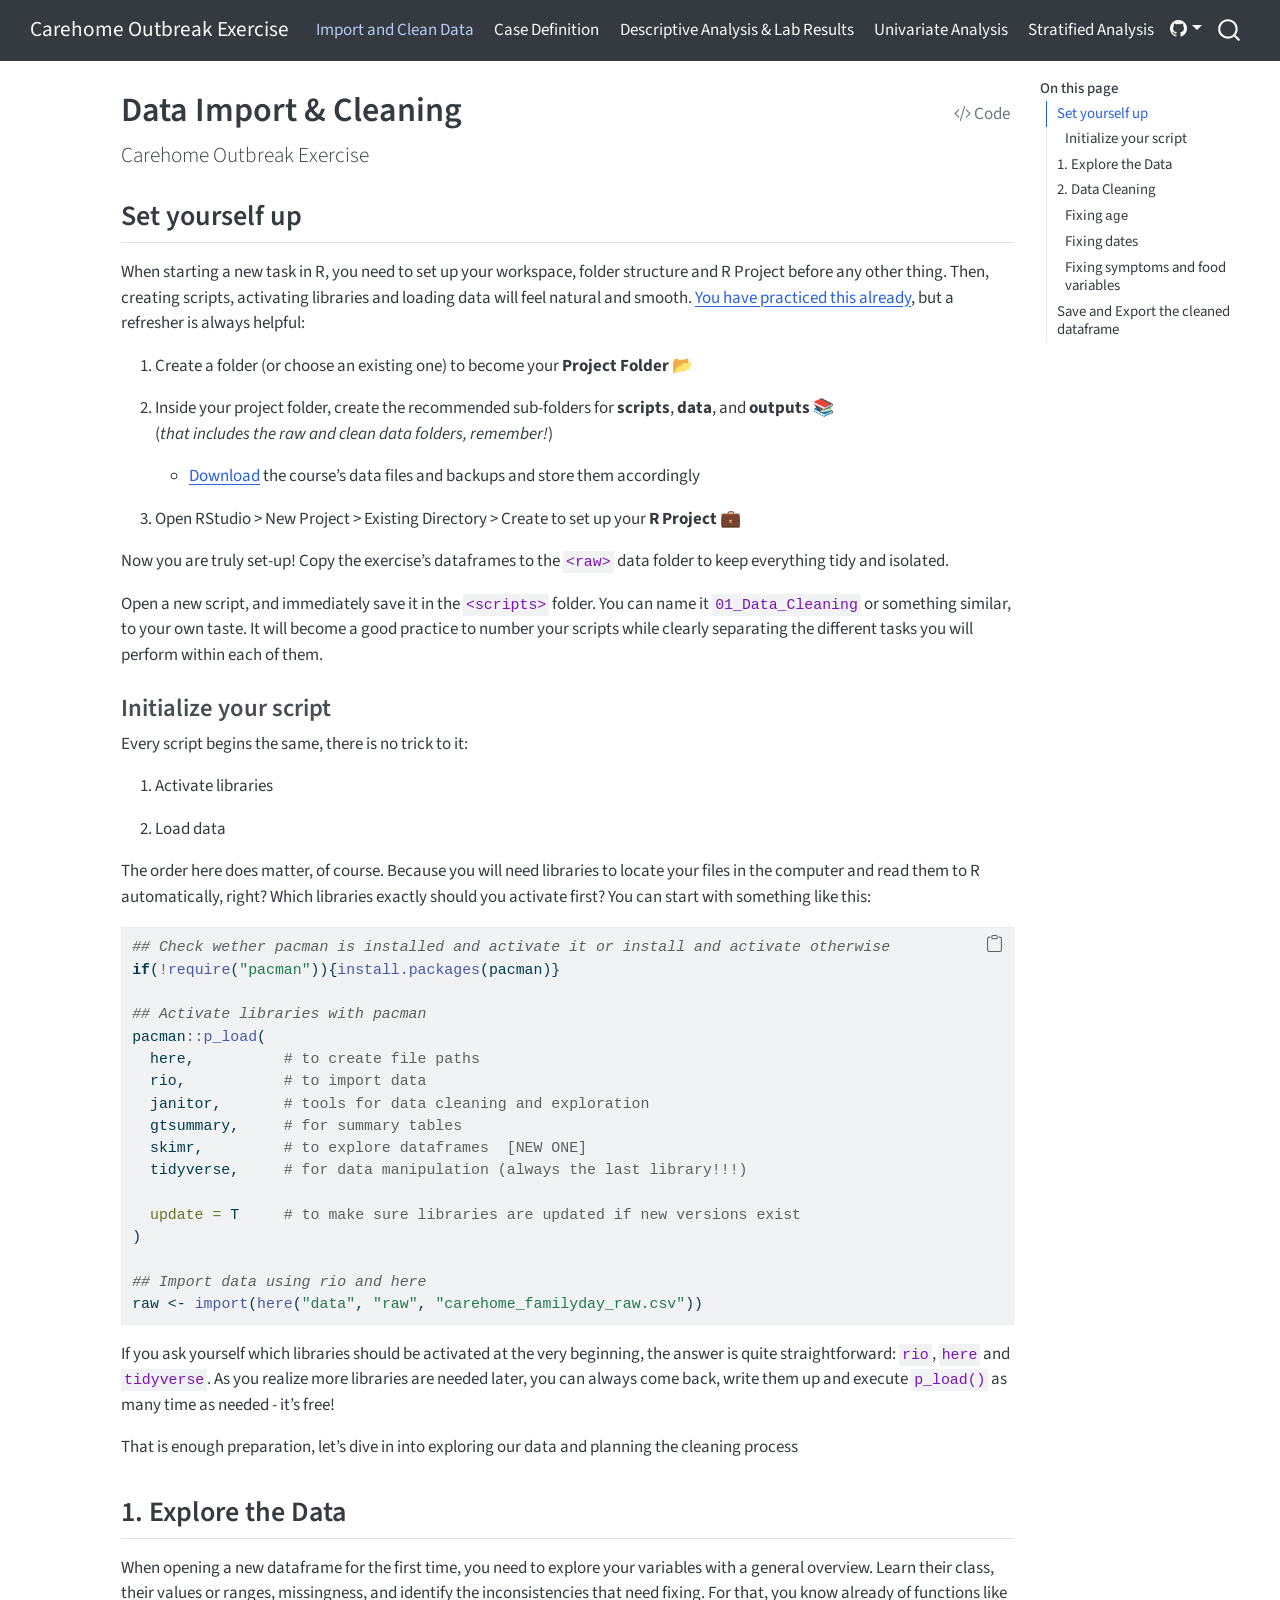
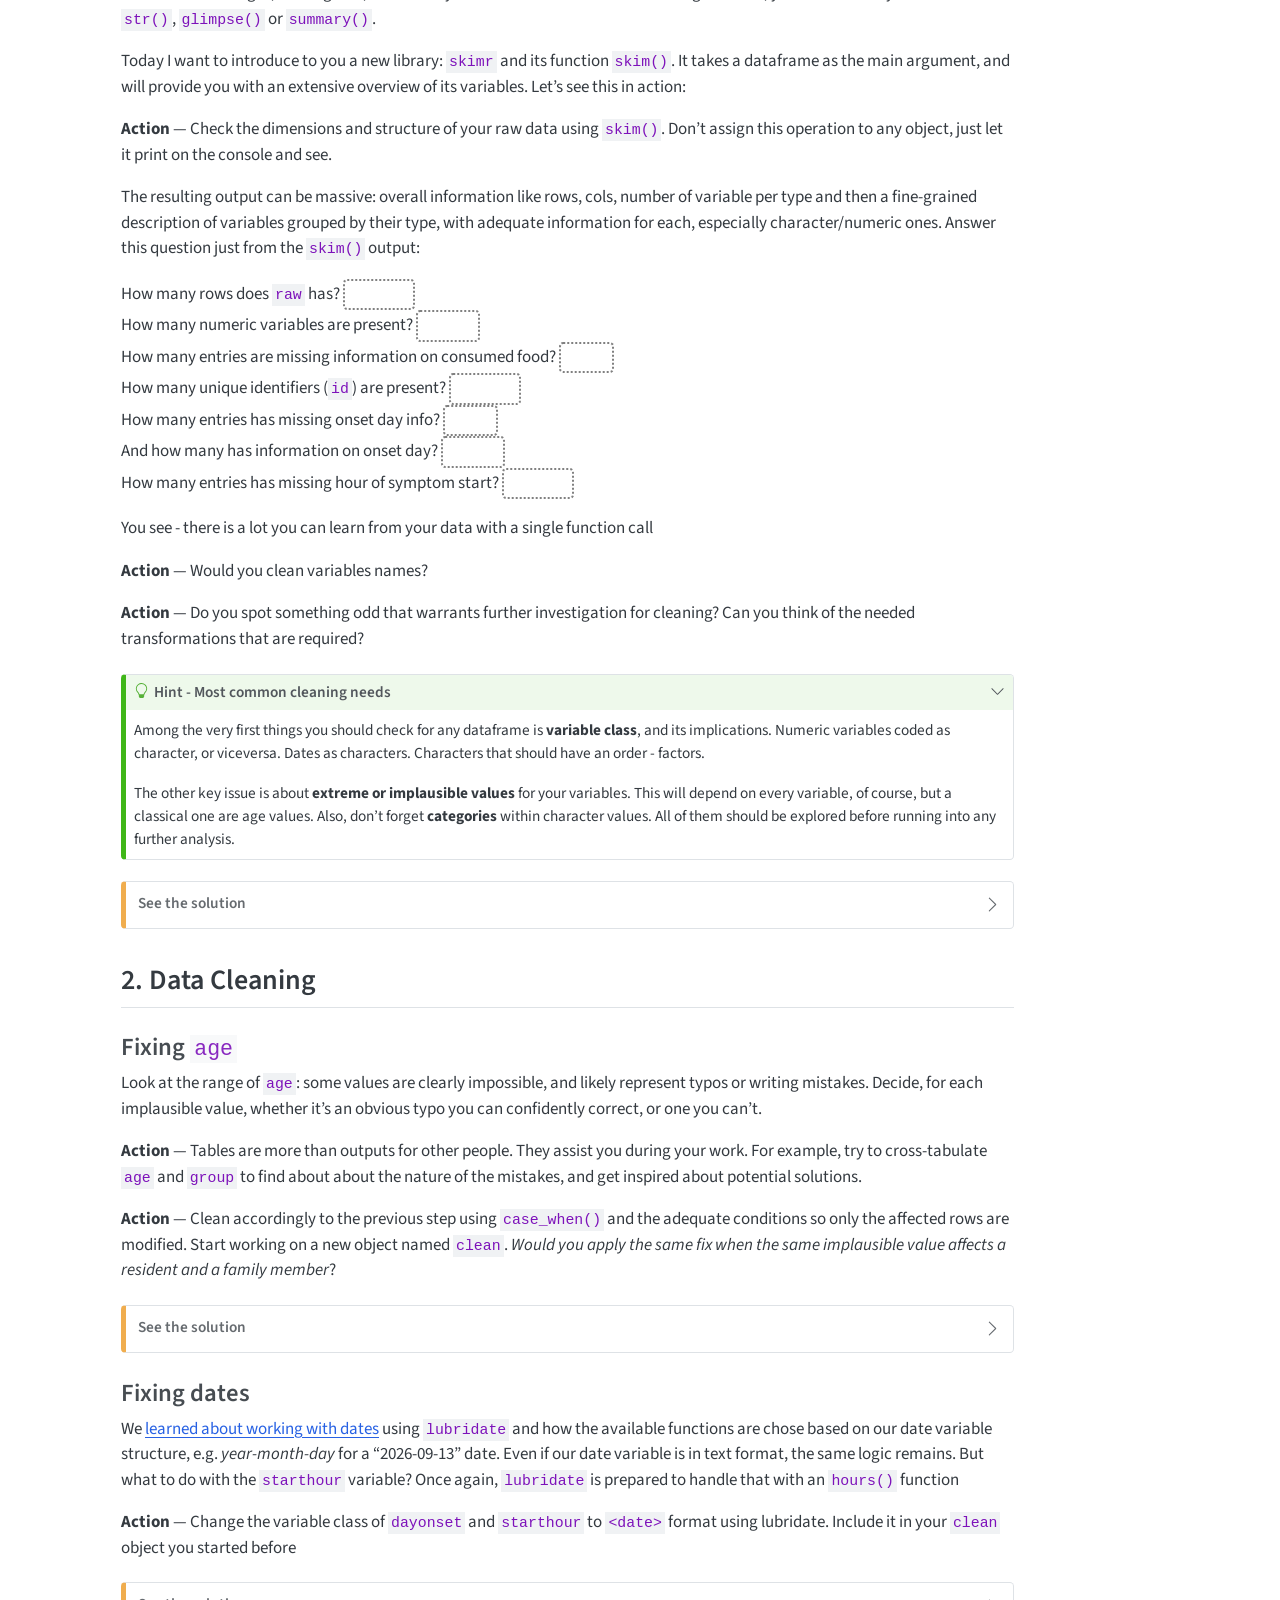
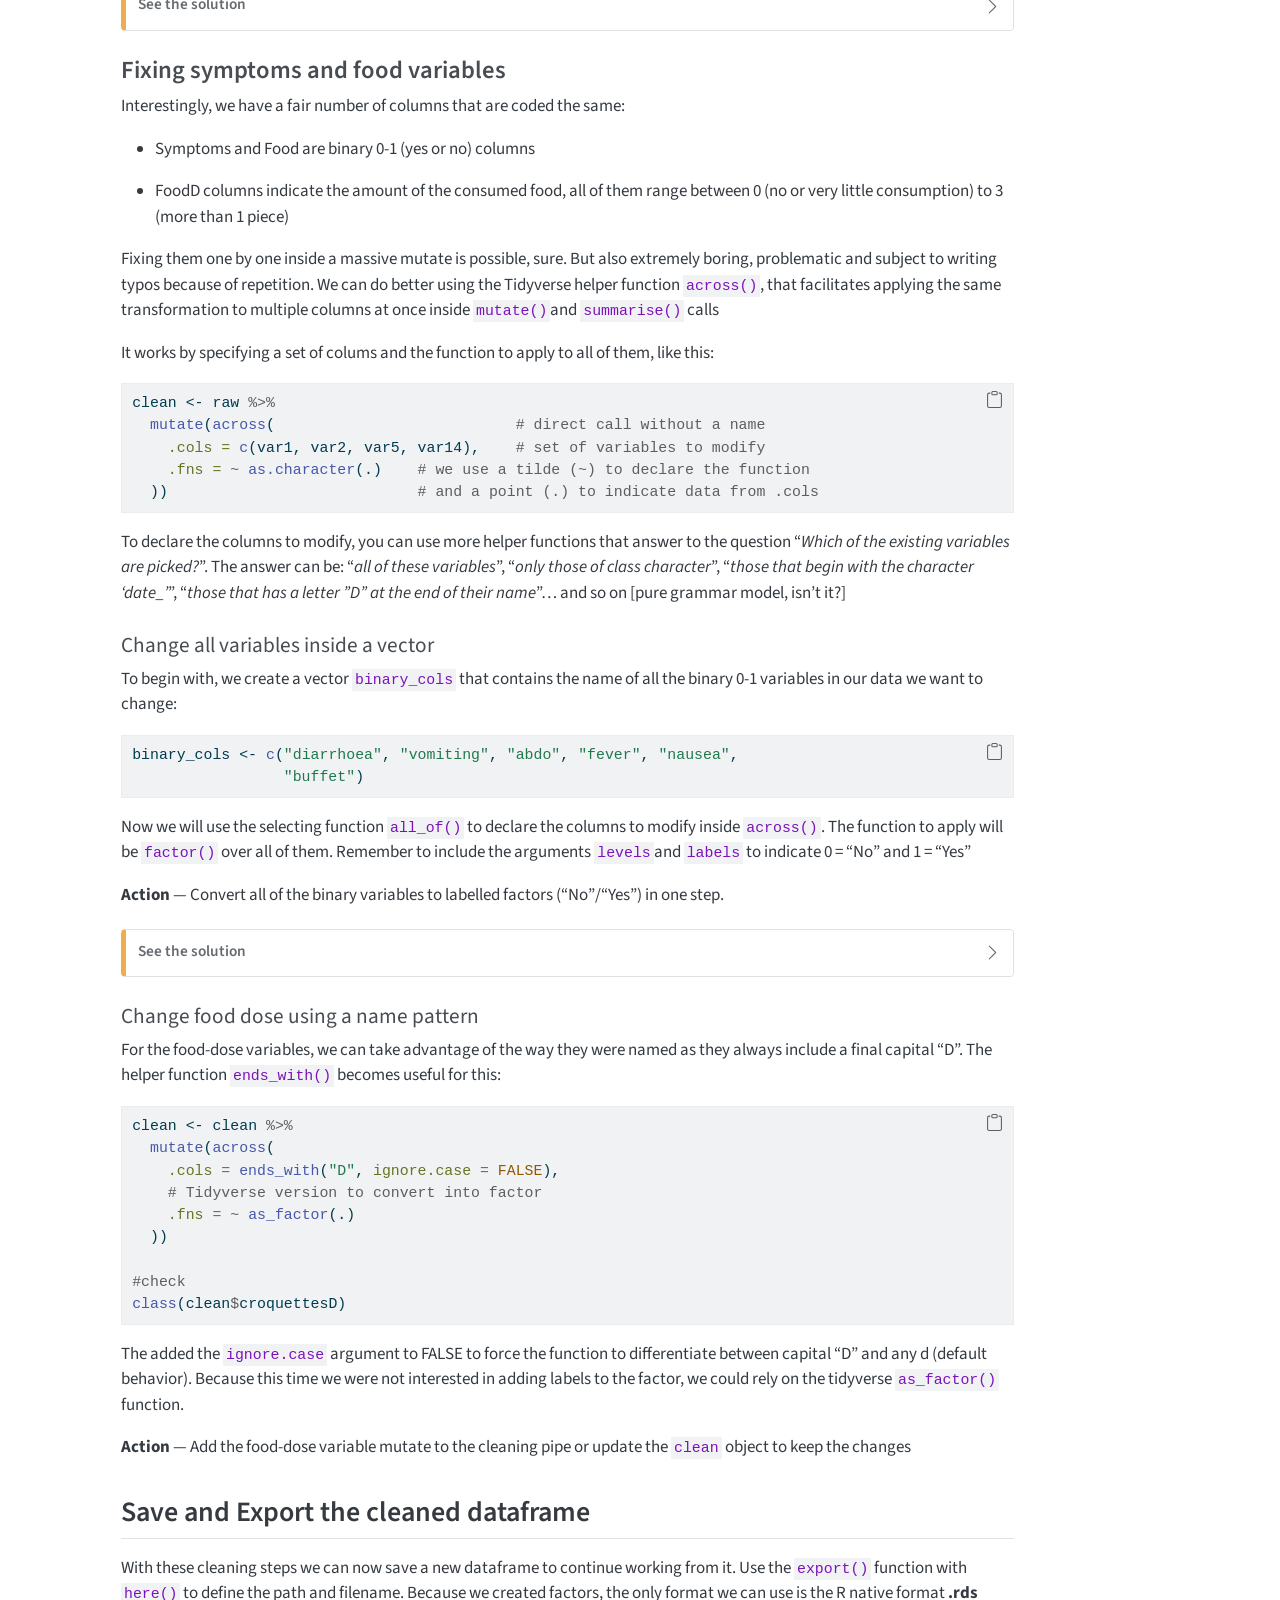
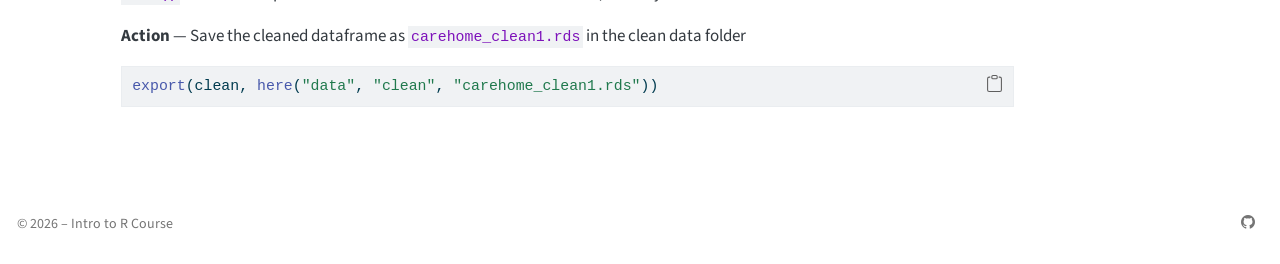
==== commit 607081da: "add download link for data" ====
--- a/docs/scripts/01_Import_Cleaning.html
+++ b/docs/scripts/01_Import_Cleaning.html
@@ -2,13 +2,16 @@
 <html xmlns="http://www.w3.org/1999/xhtml" lang="en" xml:lang="en"><head>
 
 <meta charset="utf-8">
-<meta name="generator" content="quarto-1.4.552">
+<meta name="generator" content="quarto-1.9.38">
 
 <meta name="viewport" content="width=device-width, initial-scale=1.0, user-scalable=yes">
 
 
-<title>Carehome Outbreak Exercise - Data Import &amp; Cleaning</title>
+<title>Data Import &amp; Cleaning – Carehome Outbreak Exercise</title>
 <style>
+/* Default styles provided by pandoc.
+** See https://pandoc.org/MANUAL.html#variables-for-html for config info.
+*/
 code{white-space: pre-wrap;}
 span.smallcaps{font-variant: small-caps;}
 div.columns{display: flex; gap: min(4vw, 1.5em);}
@@ -21,8 +24,9 @@
   vertical-align: middle;
 }
 /* CSS for syntax highlighting */
+html { -webkit-text-size-adjust: 100%; }
 pre > code.sourceCode { white-space: pre; position: relative; }
-pre > code.sourceCode > span { line-height: 1.25; }
+pre > code.sourceCode > span { display: inline-block; line-height: 1.25; }
 pre > code.sourceCode > span:empty { height: 1.2em; }
 .sourceCode { overflow: visible; }
 code.sourceCode > span { color: inherit; text-decoration: inherit; }
@@ -63,15 +67,16 @@
 <script src="../site_libs/quarto-search/fuse.min.js"></script>
 <script src="../site_libs/quarto-search/quarto-search.js"></script>
 <meta name="quarto:offset" content="../">
-<script src="../site_libs/quarto-html/quarto.js"></script>
+<script src="../site_libs/quarto-html/quarto.js" type="module"></script>
+<script src="../site_libs/quarto-html/tabsets/tabsets.js" type="module"></script>
 <script src="../site_libs/quarto-html/popper.min.js"></script>
 <script src="../site_libs/quarto-html/tippy.umd.min.js"></script>
 <script src="../site_libs/quarto-html/anchor.min.js"></script>
 <link href="../site_libs/quarto-html/tippy.css" rel="stylesheet">
-<link href="../site_libs/quarto-html/quarto-syntax-highlighting.css" rel="stylesheet" id="quarto-text-highlighting-styles">
+<link href="../site_libs/quarto-html/quarto-syntax-highlighting-15634bcf2e68342d4ad2dfa704d543f6.css" rel="stylesheet" id="quarto-text-highlighting-styles">
 <script src="../site_libs/bootstrap/bootstrap.min.js"></script>
 <link href="../site_libs/bootstrap/bootstrap-icons.css" rel="stylesheet">
-<link href="../site_libs/bootstrap/bootstrap.min.css" rel="stylesheet" id="quarto-bootstrap" data-mode="light">
+<link href="../site_libs/bootstrap/bootstrap-d350471fdd200701c86e1e0117cb54d8.min.css" rel="stylesheet" append-hash="true" id="quarto-bootstrap" data-mode="light">
 <script id="quarto-search-options" type="application/json">{
   "location": "navbar",
   "copy-button": false,
@@ -104,7 +109,7 @@
 <link rel="stylesheet" href="../include/webex.css">
 </head>
 
-<body class="nav-fixed">
+<body class="nav-fixed quarto-light">
 
 <div id="quarto-search-results"></div>
   <header id="quarto-header" class="headroom fixed-top">
@@ -116,7 +121,7 @@
     </a>
   </div>
             <div id="quarto-search" class="" title="Search"></div>
-          <button class="navbar-toggler" type="button" data-bs-toggle="collapse" data-bs-target="#navbarCollapse" aria-controls="navbarCollapse" aria-expanded="false" aria-label="Toggle navigation" onclick="if (window.quartoToggleHeadroom) { window.quartoToggleHeadroom(); }">
+          <button class="navbar-toggler" type="button" data-bs-toggle="collapse" data-bs-target="#navbarCollapse" aria-controls="navbarCollapse" role="menu" aria-expanded="false" aria-label="Toggle navigation" onclick="if (window.quartoToggleHeadroom) { window.quartoToggleHeadroom(); }">
   <span class="navbar-toggler-icon"></span>
 </button>
           <div class="collapse navbar-collapse" id="navbarCollapse">
@@ -143,9 +148,9 @@
   </li>  
 </ul>
           </div> <!-- /navcollapse -->
-          <div class="quarto-navbar-tools">
+            <div class="quarto-navbar-tools">
     <div class="dropdown">
-      <a href="" title="" id="quarto-navigation-tool-dropdown-0" class="quarto-navigation-tool dropdown-toggle px-1" data-bs-toggle="dropdown" aria-expanded="false" aria-label=""><i class="bi bi-github"></i></a>
+      <a href="" title="" id="quarto-navigation-tool-dropdown-0" class="quarto-navigation-tool dropdown-toggle px-1" data-bs-toggle="dropdown" aria-expanded="false" role="link" aria-label=""><i class="bi bi-github"></i></a>
       <ul class="dropdown-menu" aria-labelledby="quarto-navigation-tool-dropdown-0">
           <li>
             <a class="dropdown-item quarto-navbar-tools-item" href="https://github.com/EPIET/IntroToRCourse/tree/main">
@@ -216,7 +221,10 @@
 <ol type="1">
 <li><p>Create a folder (or choose an existing one) to become your <strong>Project Folder</strong> 📂</p></li>
 <li><p>Inside your project folder, create the recommended sub-folders for <strong>scripts</strong>, <strong>data</strong>, and <strong>outputs</strong> 📚<br>
-(<em>that includes the raw and clean data folders, remember!</em>)</p></li>
+(<em>that includes the raw and clean data folders, remember!</em>)</p>
+<ul>
+<li><a href="https://github.com/EPIET/CareHomeOB_ICW3/raw/refs/heads/main/data/data.rar">Download</a> the course’s data files and backups and store them accordingly</li>
+</ul></li>
 <li><p>Open RStudio &gt; New Project &gt; Existing Directory &gt; Create to set up your <strong>R Project</strong> 💼</p></li>
 </ol>
 <p>Now you are truly set-up! Copy the exercise’s dataframes to the <code>&lt;raw&gt;</code> data folder to keep everything tidy and isolated.</p>
@@ -229,7 +237,7 @@
 <li><p>Load data</p></li>
 </ol>
 <p>The order here does matter, of course. Because you will need libraries to locate your files in the computer and read them to R automatically, right? Which libraries exactly should you activate first? You can start with something like this:</p>
-<div class="sourceCode" id="cb1"><pre class="sourceCode r code-with-copy"><code class="sourceCode r"><span id="cb1-1"><a href="#cb1-1" aria-hidden="true" tabindex="-1"></a><span class="do">## Check wether pacman is installed and activate it or install and activate otherwise</span></span>
+<div class="code-copy-outer-scaffold"><div class="sourceCode" id="cb1"><pre class="sourceCode r code-with-copy"><code class="sourceCode r"><span id="cb1-1"><a href="#cb1-1" aria-hidden="true" tabindex="-1"></a><span class="do">## Check wether pacman is installed and activate it or install and activate otherwise</span></span>
 <span id="cb1-2"><a href="#cb1-2" aria-hidden="true" tabindex="-1"></a><span class="cf">if</span>(<span class="sc">!</span><span class="fu">require</span>(<span class="st">"pacman"</span>)){<span class="fu">install.packages</span>(pacman)}</span>
 <span id="cb1-3"><a href="#cb1-3" aria-hidden="true" tabindex="-1"></a></span>
 <span id="cb1-4"><a href="#cb1-4" aria-hidden="true" tabindex="-1"></a><span class="do">## Activate libraries with pacman</span></span>
@@ -245,7 +253,7 @@
 <span id="cb1-14"><a href="#cb1-14" aria-hidden="true" tabindex="-1"></a>)</span>
 <span id="cb1-15"><a href="#cb1-15" aria-hidden="true" tabindex="-1"></a></span>
 <span id="cb1-16"><a href="#cb1-16" aria-hidden="true" tabindex="-1"></a><span class="do">## Import data using rio and here</span></span>
-<span id="cb1-17"><a href="#cb1-17" aria-hidden="true" tabindex="-1"></a>raw <span class="ot">&lt;-</span> <span class="fu">import</span>(<span class="fu">here</span>(<span class="st">"data"</span>, <span class="st">"raw"</span>, <span class="st">"carehome_familyday_raw.csv"</span>))</span></code><button title="Copy to Clipboard" class="code-copy-button"><i class="bi"></i></button></pre></div>
+<span id="cb1-17"><a href="#cb1-17" aria-hidden="true" tabindex="-1"></a>raw <span class="ot">&lt;-</span> <span class="fu">import</span>(<span class="fu">here</span>(<span class="st">"data"</span>, <span class="st">"raw"</span>, <span class="st">"carehome_familyday_raw.csv"</span>))</span></code></pre></div><button title="Copy to Clipboard" class="code-copy-button"><i class="bi"></i></button></div>
 <p>If you ask yourself which libraries should be activated at the very beginning, the answer is quite straightforward: <code>rio</code>, <code>here</code> and <code>tidyverse</code>. As you realize more libraries are needed later, you can always come back, write them up and execute <code>p_load()</code> as many time as needed - it’s free!</p>
 <p>That is enough preparation, let’s dive in into exploring our data and planning the cleaning process</p>
 </section>
@@ -272,7 +280,7 @@
 <i class="callout-icon"></i>
 </div>
 <div class="callout-title-container flex-fill">
-Hint - Most common cleaning needs
+<span class="screen-reader-only">Tip</span>Hint - Most common cleaning needs
 </div>
 <div class="callout-btn-toggle d-inline-block border-0 py-1 ps-1 pe-0 float-end"><i class="callout-toggle"></i></div>
 </div>
@@ -284,19 +292,19 @@
 </div>
 </div>
 <div class="callout callout-style-simple callout-caution no-icon callout-titled">
-<div class="callout-header d-flex align-content-center" data-bs-toggle="collapse" data-bs-target=".callout-2-contents" aria-controls="callout-2" aria-expanded="false" aria-label="Toggle callout">
+<div class="callout-header d-flex align-content-center collapsed" data-bs-toggle="collapse" data-bs-target=".callout-2-contents" aria-controls="callout-2" aria-expanded="false" aria-label="Toggle callout">
 <div class="callout-icon-container">
 <i class="callout-icon no-icon"></i>
 </div>
 <div class="callout-title-container flex-fill">
-See the solution
+<span class="screen-reader-only">Caution</span>See the solution
 </div>
 <div class="callout-btn-toggle d-inline-block border-0 py-1 ps-1 pe-0 float-end"><i class="callout-toggle"></i></div>
 </div>
 <div id="callout-2" class="callout-2-contents callout-collapse collapse">
 <div class="callout-body-container callout-body">
 <p>Below you can find one possible solution for exploring variables. You may use different functions or approaches, because you already know a few of them. As long as you are able to understand your data and spot cleaning needs, that’s perfectly fine.</p>
-<div class="sourceCode" id="cb2"><pre class="sourceCode r code-with-copy"><code class="sourceCode r"><span id="cb2-1"><a href="#cb2-1" aria-hidden="true" tabindex="-1"></a><span class="do">## Dataframe summary</span></span>
+<div class="code-copy-outer-scaffold"><div class="sourceCode" id="cb2"><pre class="sourceCode r code-with-copy"><code class="sourceCode r"><span id="cb2-1"><a href="#cb2-1" aria-hidden="true" tabindex="-1"></a><span class="do">## Dataframe summary</span></span>
 <span id="cb2-2"><a href="#cb2-2" aria-hidden="true" tabindex="-1"></a>skimr<span class="sc">::</span><span class="fu">skim</span>(raw)</span>
 <span id="cb2-3"><a href="#cb2-3" aria-hidden="true" tabindex="-1"></a></span>
 <span id="cb2-4"><a href="#cb2-4" aria-hidden="true" tabindex="-1"></a><span class="do">## Further exploring</span></span>
@@ -308,7 +316,7 @@
 <span id="cb2-10"><a href="#cb2-10" aria-hidden="true" tabindex="-1"></a></span>
 <span id="cb2-11"><a href="#cb2-11" aria-hidden="true" tabindex="-1"></a><span class="fu">tabyl</span>(raw<span class="sc">$</span>vomiting)    <span class="co"># check some symptoms and fodd item variables with tabyl</span></span>
 <span id="cb2-12"><a href="#cb2-12" aria-hidden="true" tabindex="-1"></a><span class="fu">tabyl</span>(raw<span class="sc">$</span>croquettes)</span>
-<span id="cb2-13"><a href="#cb2-13" aria-hidden="true" tabindex="-1"></a><span class="fu">tabyl</span>(raw<span class="sc">$</span>croquettesD)</span></code><button title="Copy to Clipboard" class="code-copy-button"><i class="bi"></i></button></pre></div>
+<span id="cb2-13"><a href="#cb2-13" aria-hidden="true" tabindex="-1"></a><span class="fu">tabyl</span>(raw<span class="sc">$</span>croquettesD)</span></code></pre></div><button title="Copy to Clipboard" class="code-copy-button"><i class="bi"></i></button></div>
 <p>After exploring the data, you should have realized at least three things requiring cleaning:</p>
 <ol type="1">
 <li><p><strong><code>age</code></strong>: some obviously implausible values are present and we need to decide whether they can be fixed, turned into NAs or deleted</p></li>
@@ -327,18 +335,18 @@
 <p><strong>Action</strong> — Tables are more than outputs for other people. They assist you during your work. For example, try to cross-tabulate <code>age</code> and <code>group</code> to find about about the nature of the mistakes, and get inspired about potential solutions.</p>
 <p><strong>Action</strong> — Clean accordingly to the previous step using <code>case_when()</code> and the adequate conditions so only the affected rows are modified. Start working on a new object named <code>clean</code>. <em>Would you apply the same fix when the same implausible value affects a resident and a family member</em>?</p>
 <div class="callout callout-style-simple callout-caution no-icon callout-titled">
-<div class="callout-header d-flex align-content-center" data-bs-toggle="collapse" data-bs-target=".callout-3-contents" aria-controls="callout-3" aria-expanded="false" aria-label="Toggle callout">
+<div class="callout-header d-flex align-content-center collapsed" data-bs-toggle="collapse" data-bs-target=".callout-3-contents" aria-controls="callout-3" aria-expanded="false" aria-label="Toggle callout">
 <div class="callout-icon-container">
 <i class="callout-icon no-icon"></i>
 </div>
 <div class="callout-title-container flex-fill">
-See the solution
+<span class="screen-reader-only">Caution</span>See the solution
 </div>
 <div class="callout-btn-toggle d-inline-block border-0 py-1 ps-1 pe-0 float-end"><i class="callout-toggle"></i></div>
 </div>
 <div id="callout-3" class="callout-3-contents callout-collapse collapse">
 <div class="callout-body-container callout-body">
-<div class="sourceCode" id="cb3"><pre class="sourceCode r code-with-copy"><code class="sourceCode r"><span id="cb3-1"><a href="#cb3-1" aria-hidden="true" tabindex="-1"></a><span class="co"># Crosstabulate age and group using janitor to find inplausible values</span></span>
+<div class="code-copy-outer-scaffold"><div class="sourceCode" id="cb3"><pre class="sourceCode r code-with-copy"><code class="sourceCode r"><span id="cb3-1"><a href="#cb3-1" aria-hidden="true" tabindex="-1"></a><span class="co"># Crosstabulate age and group using janitor to find inplausible values</span></span>
 <span id="cb3-2"><a href="#cb3-2" aria-hidden="true" tabindex="-1"></a>raw <span class="sc">%&gt;%</span> <span class="fu">tabyl</span>(age, group)</span>
 <span id="cb3-3"><a href="#cb3-3" aria-hidden="true" tabindex="-1"></a></span>
 <span id="cb3-4"><a href="#cb3-4" aria-hidden="true" tabindex="-1"></a><span class="co"># Fix the age variable whit case_when()</span></span>
@@ -352,7 +360,7 @@
 <span id="cb3-12"><a href="#cb3-12" aria-hidden="true" tabindex="-1"></a>    age <span class="sc">==</span> <span class="dv">190</span> <span class="sc">&amp;</span> group <span class="sc">==</span> <span class="st">"resident"</span>  <span class="sc">~</span> <span class="dv">90</span>,</span>
 <span id="cb3-13"><a href="#cb3-13" aria-hidden="true" tabindex="-1"></a>    <span class="co"># everyone else stays the same</span></span>
 <span id="cb3-14"><a href="#cb3-14" aria-hidden="true" tabindex="-1"></a>    <span class="at">.default =</span> age</span>
-<span id="cb3-15"><a href="#cb3-15" aria-hidden="true" tabindex="-1"></a>  ))</span></code><button title="Copy to Clipboard" class="code-copy-button"><i class="bi"></i></button></pre></div>
+<span id="cb3-15"><a href="#cb3-15" aria-hidden="true" tabindex="-1"></a>  ))</span></code></pre></div><button title="Copy to Clipboard" class="code-copy-button"><i class="bi"></i></button></div>
 <p>Not every bad value has an obvious fix. A rule like <em>“correct it if the error is unambiguous (an extra digit, a stray minus sign); set it to <code>NA</code> if you’d just be guessing”</em> is a defensible, explicit policy - and one you can state in a line of code, not just in your head.</p>
 <p>Hadn’t you cross-tabulated by <code>group</code> first, relying only on the <code>age</code> range, your fixing may have looked different. Use the information available whenever possible.</p>
 </div>
@@ -364,19 +372,19 @@
 <p>We <a href="https://epiet.github.io/IntroToRCourse/scripts/S3E2.html#fixing-dates">learned about working with dates</a> using <code>lubridate</code> and how the available functions are chose based on our date variable structure, e.g.&nbsp;<em>year-month-day</em> for a “2026-09-13” date. Even if our date variable is in text format, the same logic remains. But what to do with the <code>starthour</code> variable? Once again, <code>lubridate</code> is prepared to handle that with an <code>hours()</code> function</p>
 <p><strong>Action</strong> — Change the variable class of <code>dayonset</code> and <code>starthour</code> to <code>&lt;date&gt;</code> format using lubridate. Include it in your <code>clean</code> object you started before</p>
 <div class="callout callout-style-simple callout-caution no-icon callout-titled">
-<div class="callout-header d-flex align-content-center" data-bs-toggle="collapse" data-bs-target=".callout-4-contents" aria-controls="callout-4" aria-expanded="false" aria-label="Toggle callout">
+<div class="callout-header d-flex align-content-center collapsed" data-bs-toggle="collapse" data-bs-target=".callout-4-contents" aria-controls="callout-4" aria-expanded="false" aria-label="Toggle callout">
 <div class="callout-icon-container">
 <i class="callout-icon no-icon"></i>
 </div>
 <div class="callout-title-container flex-fill">
-See the solution
+<span class="screen-reader-only">Caution</span>See the solution
 </div>
 <div class="callout-btn-toggle d-inline-block border-0 py-1 ps-1 pe-0 float-end"><i class="callout-toggle"></i></div>
 </div>
 <div id="callout-4" class="callout-4-contents callout-collapse collapse">
 <div class="callout-body-container callout-body">
 <p>You can include this cleaning step by either updating the <code>clean</code> object from the previous step or by adding it with a pipe in the first cleaning chain starting with <code>raw</code>.</p>
-<div class="sourceCode" id="cb4"><pre class="sourceCode r code-with-copy"><code class="sourceCode r"><span id="cb4-1"><a href="#cb4-1" aria-hidden="true" tabindex="-1"></a><span class="co"># Update the clean object from before</span></span>
+<div class="code-copy-outer-scaffold"><div class="sourceCode" id="cb4"><pre class="sourceCode r code-with-copy"><code class="sourceCode r"><span id="cb4-1"><a href="#cb4-1" aria-hidden="true" tabindex="-1"></a><span class="co"># Update the clean object from before</span></span>
 <span id="cb4-2"><a href="#cb4-2" aria-hidden="true" tabindex="-1"></a>clean <span class="ot">&lt;-</span> clean <span class="sc">%&gt;%</span> </span>
 <span id="cb4-3"><a href="#cb4-3" aria-hidden="true" tabindex="-1"></a>  <span class="fu">mutate</span>(</span>
 <span id="cb4-4"><a href="#cb4-4" aria-hidden="true" tabindex="-1"></a>    <span class="at">dayonset =</span> <span class="fu">dmy</span>(dayonset),</span>
@@ -400,7 +408,7 @@
 <span id="cb4-22"><a href="#cb4-22" aria-hidden="true" tabindex="-1"></a>  <span class="fu">mutate</span>(</span>
 <span id="cb4-23"><a href="#cb4-23" aria-hidden="true" tabindex="-1"></a>    <span class="at">dayonset =</span> <span class="fu">dmy</span>(dayonset),</span>
 <span id="cb4-24"><a href="#cb4-24" aria-hidden="true" tabindex="-1"></a>    <span class="at">starthour =</span> <span class="fu">hours</span>(starthour)</span>
-<span id="cb4-25"><a href="#cb4-25" aria-hidden="true" tabindex="-1"></a>  ) </span></code><button title="Copy to Clipboard" class="code-copy-button"><i class="bi"></i></button></pre></div>
+<span id="cb4-25"><a href="#cb4-25" aria-hidden="true" tabindex="-1"></a>  ) </span></code></pre></div><button title="Copy to Clipboard" class="code-copy-button"><i class="bi"></i></button></div>
 </div>
 </div>
 </div>
@@ -414,32 +422,32 @@
 </ul>
 <p>Fixing them one by one inside a massive mutate is possible, sure. But also extremely boring, problematic and subject to writing typos because of repetition. We can do better using the Tidyverse helper function <code>across()</code>, that facilitates applying the same transformation to multiple columns at once inside <code>mutate()</code>and <code>summarise()</code> calls</p>
 <p>It works by specifying a set of colums and the function to apply to all of them, like this:</p>
-<div class="sourceCode" id="cb5"><pre class="sourceCode r code-with-copy"><code class="sourceCode r"><span id="cb5-1"><a href="#cb5-1" aria-hidden="true" tabindex="-1"></a>clean <span class="ot">&lt;-</span> raw <span class="sc">%&gt;%</span> </span>
+<div class="code-copy-outer-scaffold"><div class="sourceCode" id="cb5"><pre class="sourceCode r code-with-copy"><code class="sourceCode r"><span id="cb5-1"><a href="#cb5-1" aria-hidden="true" tabindex="-1"></a>clean <span class="ot">&lt;-</span> raw <span class="sc">%&gt;%</span> </span>
 <span id="cb5-2"><a href="#cb5-2" aria-hidden="true" tabindex="-1"></a>  <span class="fu">mutate</span>(<span class="fu">across</span>(                           <span class="co"># direct call without a name</span></span>
 <span id="cb5-3"><a href="#cb5-3" aria-hidden="true" tabindex="-1"></a>    <span class="at">.cols =</span> <span class="fu">c</span>(var1, var2, var5, var14),    <span class="co"># set of variables to modify</span></span>
 <span id="cb5-4"><a href="#cb5-4" aria-hidden="true" tabindex="-1"></a>    <span class="at">.fns =</span> <span class="sc">~</span> <span class="fu">as.character</span>(.)    <span class="co"># we use a tilde (~) to declare the function</span></span>
-<span id="cb5-5"><a href="#cb5-5" aria-hidden="true" tabindex="-1"></a>  ))                            <span class="co"># and a point (.) to indicate data from .cols</span></span></code><button title="Copy to Clipboard" class="code-copy-button"><i class="bi"></i></button></pre></div>
+<span id="cb5-5"><a href="#cb5-5" aria-hidden="true" tabindex="-1"></a>  ))                            <span class="co"># and a point (.) to indicate data from .cols</span></span></code></pre></div><button title="Copy to Clipboard" class="code-copy-button"><i class="bi"></i></button></div>
 <p>To declare the columns to modify, you can use more helper functions that answer to the question “<em>Which of the existing variables are picked?</em>”. The answer can be: “<em>all of these variables</em>”, “<em>only those of class character</em>”, “<em>those that begin with the character ‘date_’</em>”, “<em>those that has a letter ”D” at the end of their name</em>”… and so on [pure grammar model, isn’t it?]</p>
 <section id="change-all-variables-inside-a-vector" class="level4">
 <h4 class="anchored" data-anchor-id="change-all-variables-inside-a-vector">Change all variables inside a vector</h4>
 <p>To begin with, we create a vector <code>binary_cols</code> that contains the name of all the binary 0-1 variables in our data we want to change:</p>
-<div class="sourceCode" id="cb6"><pre class="sourceCode r code-with-copy"><code class="sourceCode r"><span id="cb6-1"><a href="#cb6-1" aria-hidden="true" tabindex="-1"></a>binary_cols <span class="ot">&lt;-</span> <span class="fu">c</span>(<span class="st">"diarrhoea"</span>, <span class="st">"vomiting"</span>, <span class="st">"abdo"</span>, <span class="st">"fever"</span>, <span class="st">"nausea"</span>,</span>
-<span id="cb6-2"><a href="#cb6-2" aria-hidden="true" tabindex="-1"></a>                 <span class="st">"buffet"</span>)</span></code><button title="Copy to Clipboard" class="code-copy-button"><i class="bi"></i></button></pre></div>
+<div class="code-copy-outer-scaffold"><div class="sourceCode" id="cb6"><pre class="sourceCode r code-with-copy"><code class="sourceCode r"><span id="cb6-1"><a href="#cb6-1" aria-hidden="true" tabindex="-1"></a>binary_cols <span class="ot">&lt;-</span> <span class="fu">c</span>(<span class="st">"diarrhoea"</span>, <span class="st">"vomiting"</span>, <span class="st">"abdo"</span>, <span class="st">"fever"</span>, <span class="st">"nausea"</span>,</span>
+<span id="cb6-2"><a href="#cb6-2" aria-hidden="true" tabindex="-1"></a>                 <span class="st">"buffet"</span>)</span></code></pre></div><button title="Copy to Clipboard" class="code-copy-button"><i class="bi"></i></button></div>
 <p>Now we will use the selecting function <code>all_of()</code> to declare the columns to modify inside <code>across()</code>. The function to apply will be <code>factor()</code> over all of them. Remember to include the arguments <code>levels</code>and <code>labels</code> to indicate 0 = “No” and 1 = “Yes”</p>
 <p><strong>Action</strong> — Convert all of the binary variables to labelled factors (“No”/“Yes”) in one step.</p>
 <div class="callout callout-style-simple callout-caution no-icon callout-titled">
-<div class="callout-header d-flex align-content-center" data-bs-toggle="collapse" data-bs-target=".callout-5-contents" aria-controls="callout-5" aria-expanded="false" aria-label="Toggle callout">
+<div class="callout-header d-flex align-content-center collapsed" data-bs-toggle="collapse" data-bs-target=".callout-5-contents" aria-controls="callout-5" aria-expanded="false" aria-label="Toggle callout">
 <div class="callout-icon-container">
 <i class="callout-icon no-icon"></i>
 </div>
 <div class="callout-title-container flex-fill">
-See the solution
+<span class="screen-reader-only">Caution</span>See the solution
 </div>
 <div class="callout-btn-toggle d-inline-block border-0 py-1 ps-1 pe-0 float-end"><i class="callout-toggle"></i></div>
 </div>
 <div id="callout-5" class="callout-5-contents callout-collapse collapse">
 <div class="callout-body-container callout-body">
-<div class="sourceCode" id="cb7"><pre class="sourceCode r code-with-copy"><code class="sourceCode r"><span id="cb7-1"><a href="#cb7-1" aria-hidden="true" tabindex="-1"></a>clean <span class="ot">&lt;-</span> clean <span class="sc">%&gt;%</span> </span>
+<div class="code-copy-outer-scaffold"><div class="sourceCode" id="cb7"><pre class="sourceCode r code-with-copy"><code class="sourceCode r"><span id="cb7-1"><a href="#cb7-1" aria-hidden="true" tabindex="-1"></a>clean <span class="ot">&lt;-</span> clean <span class="sc">%&gt;%</span> </span>
 <span id="cb7-2"><a href="#cb7-2" aria-hidden="true" tabindex="-1"></a>  <span class="fu">mutate</span>(<span class="fu">across</span>(</span>
 <span id="cb7-3"><a href="#cb7-3" aria-hidden="true" tabindex="-1"></a>    <span class="co"># Transform all variables in the binary_cols vector</span></span>
 <span id="cb7-4"><a href="#cb7-4" aria-hidden="true" tabindex="-1"></a>    <span class="at">.cols =</span> <span class="fu">all_of</span>(binary_cols),</span>
@@ -451,7 +459,7 @@
 <span id="cb7-10"><a href="#cb7-10" aria-hidden="true" tabindex="-1"></a>  ))</span>
 <span id="cb7-11"><a href="#cb7-11" aria-hidden="true" tabindex="-1"></a></span>
 <span id="cb7-12"><a href="#cb7-12" aria-hidden="true" tabindex="-1"></a><span class="co">#check</span></span>
-<span id="cb7-13"><a href="#cb7-13" aria-hidden="true" tabindex="-1"></a><span class="fu">class</span>(clean<span class="sc">$</span>diarrhoea)</span></code><button title="Copy to Clipboard" class="code-copy-button"><i class="bi"></i></button></pre></div>
+<span id="cb7-13"><a href="#cb7-13" aria-hidden="true" tabindex="-1"></a><span class="fu">class</span>(clean<span class="sc">$</span>diarrhoea)</span></code></pre></div><button title="Copy to Clipboard" class="code-copy-button"><i class="bi"></i></button></div>
 </div>
 </div>
 </div>
@@ -459,7 +467,7 @@
 <section id="change-food-dose-using-a-name-pattern" class="level4">
 <h4 class="anchored" data-anchor-id="change-food-dose-using-a-name-pattern">Change food dose using a name pattern</h4>
 <p>For the food-dose variables, we can take advantage of the way they were named as they always include a final capital “D”. The helper function <code>ends_with()</code> becomes useful for this:</p>
-<div class="sourceCode" id="cb8"><pre class="sourceCode r code-with-copy"><code class="sourceCode r"><span id="cb8-1"><a href="#cb8-1" aria-hidden="true" tabindex="-1"></a>clean <span class="ot">&lt;-</span> clean <span class="sc">%&gt;%</span> </span>
+<div class="code-copy-outer-scaffold"><div class="sourceCode" id="cb8"><pre class="sourceCode r code-with-copy"><code class="sourceCode r"><span id="cb8-1"><a href="#cb8-1" aria-hidden="true" tabindex="-1"></a>clean <span class="ot">&lt;-</span> clean <span class="sc">%&gt;%</span> </span>
 <span id="cb8-2"><a href="#cb8-2" aria-hidden="true" tabindex="-1"></a>  <span class="fu">mutate</span>(<span class="fu">across</span>(</span>
 <span id="cb8-3"><a href="#cb8-3" aria-hidden="true" tabindex="-1"></a>    <span class="at">.cols =</span> <span class="fu">ends_with</span>(<span class="st">"D"</span>, <span class="at">ignore.case =</span> <span class="cn">FALSE</span>),</span>
 <span id="cb8-4"><a href="#cb8-4" aria-hidden="true" tabindex="-1"></a>    <span class="co"># Tidyverse version to convert into factor</span></span>
@@ -467,7 +475,7 @@
 <span id="cb8-6"><a href="#cb8-6" aria-hidden="true" tabindex="-1"></a>  ))</span>
 <span id="cb8-7"><a href="#cb8-7" aria-hidden="true" tabindex="-1"></a></span>
 <span id="cb8-8"><a href="#cb8-8" aria-hidden="true" tabindex="-1"></a><span class="co">#check</span></span>
-<span id="cb8-9"><a href="#cb8-9" aria-hidden="true" tabindex="-1"></a><span class="fu">class</span>(clean<span class="sc">$</span>croquettesD)</span></code><button title="Copy to Clipboard" class="code-copy-button"><i class="bi"></i></button></pre></div>
+<span id="cb8-9"><a href="#cb8-9" aria-hidden="true" tabindex="-1"></a><span class="fu">class</span>(clean<span class="sc">$</span>croquettesD)</span></code></pre></div><button title="Copy to Clipboard" class="code-copy-button"><i class="bi"></i></button></div>
 <p>The added the <code>ignore.case</code> argument to FALSE to force the function to differentiate between capital “D” and any d (default behavior). Because this time we were not interested in adding labels to the factor, we could rely on the tidyverse <code>as_factor()</code> function.</p>
 <p><strong>Action</strong> — Add the food-dose variable mutate to the cleaning pipe or update the <code>clean</code> object to keep the changes</p>
 </section>
@@ -477,7 +485,7 @@
 <h2 class="anchored" data-anchor-id="save-and-export-the-cleaned-dataframe">Save and Export the cleaned dataframe</h2>
 <p>With these cleaning steps we can now save a new dataframe to continue working from it. Use the <code>export()</code> function with <code>here()</code> to define the path and filename. Because we created factors, the only format we can use is the R native format <strong>.rds</strong></p>
 <p><strong>Action</strong> — Save the cleaned dataframe as <code>carehome_clean1.rds</code> in the clean data folder</p>
-<div class="sourceCode" id="cb9" data-code-fold="T"><pre class="sourceCode r code-with-copy"><code class="sourceCode r"><span id="cb9-1"><a href="#cb9-1" aria-hidden="true" tabindex="-1"></a><span class="fu">export</span>(clean, <span class="fu">here</span>(<span class="st">"data"</span>, <span class="st">"clean"</span>, <span class="st">"carehome_clean1.rds"</span>))</span></code><button title="Copy to Clipboard" class="code-copy-button"><i class="bi"></i></button></pre></div>
+<div class="code-copy-outer-scaffold"><div class="sourceCode" id="cb9" data-code-fold="T"><pre class="sourceCode r code-with-copy"><code class="sourceCode r"><span id="cb9-1"><a href="#cb9-1" aria-hidden="true" tabindex="-1"></a><span class="fu">export</span>(clean, <span class="fu">here</span>(<span class="st">"data"</span>, <span class="st">"clean"</span>, <span class="st">"carehome_clean1.rds"</span>))</span></code></pre></div><button title="Copy to Clipboard" class="code-copy-button"><i class="bi"></i></button></div>
 
 
 <!-- -->
@@ -692,43 +700,58 @@
 
 </script>
 <script id="quarto-html-after-body" type="application/javascript">
-window.document.addEventListener("DOMContentLoaded", function (event) {
-  const toggleBodyColorMode = (bsSheetEl) => {
-    const mode = bsSheetEl.getAttribute("data-mode");
-    const bodyEl = window.document.querySelector("body");
-    if (mode === "dark") {
-      bodyEl.classList.add("quarto-dark");
-      bodyEl.classList.remove("quarto-light");
-    } else {
-      bodyEl.classList.add("quarto-light");
-      bodyEl.classList.remove("quarto-dark");
-    }
-  }
-  const toggleBodyColorPrimary = () => {
-    const bsSheetEl = window.document.querySelector("link#quarto-bootstrap");
-    if (bsSheetEl) {
-      toggleBodyColorMode(bsSheetEl);
-    }
-  }
-  toggleBodyColorPrimary();  
-  const icon = "";
-  const anchorJS = new window.AnchorJS();
-  anchorJS.options = {
-    placement: 'right',
-    icon: icon
-  };
-  anchorJS.add('.anchored');
-  const isCodeAnnotation = (el) => {
-    for (const clz of el.classList) {
-      if (clz.startsWith('code-annotation-')) {                     
-        return true;
+  window.document.addEventListener("DOMContentLoaded", function (event) {
+    const icon = "";
+    const anchorJS = new window.AnchorJS();
+    anchorJS.options = {
+      placement: 'right',
+      icon: icon
+    };
+    anchorJS.add('.anchored');
+    const isCodeAnnotation = (el) => {
+      for (const clz of el.classList) {
+        if (clz.startsWith('code-annotation-')) {                     
+          return true;
+        }
       }
-    }
-    return false;
-  }
-  const clipboard = new window.ClipboardJS('.code-copy-button', {
-    text: function(trigger) {
-      const codeEl = trigger.previousElementSibling.cloneNode(true);
+      return false;
+    }
+    const onCopySuccess = function(e) {
+      // button target
+      const button = e.trigger;
+      // don't keep focus
+      button.blur();
+      // flash "checked"
+      button.classList.add('code-copy-button-checked');
+      var currentTitle = button.getAttribute("title");
+      button.setAttribute("title", "Copied!");
+      let tooltip;
+      if (window.bootstrap) {
+        button.setAttribute("data-bs-toggle", "tooltip");
+        button.setAttribute("data-bs-placement", "left");
+        button.setAttribute("data-bs-title", "Copied!");
+        tooltip = new bootstrap.Tooltip(button, 
+          { trigger: "manual", 
+            customClass: "code-copy-button-tooltip",
+            offset: [0, -8]});
+        tooltip.show();    
+      }
+      setTimeout(function() {
+        if (tooltip) {
+          tooltip.hide();
+          button.removeAttribute("data-bs-title");
+          button.removeAttribute("data-bs-toggle");
+          button.removeAttribute("data-bs-placement");
+        }
+        button.setAttribute("title", currentTitle);
+        button.classList.remove('code-copy-button-checked');
+      }, 1000);
+      // clear code selection
+      e.clearSelection();
+    }
+    const getTextToCopy = function(trigger) {
+      const outerScaffold = trigger.parentElement.cloneNode(true);
+      const codeEl = outerScaffold.querySelector('code');
       for (const childEl of codeEl.children) {
         if (isCodeAnnotation(childEl)) {
           childEl.remove();
@@ -736,240 +759,240 @@
       }
       return codeEl.innerText;
     }
-  });
-  clipboard.on('success', function(e) {
-    // button target
-    const button = e.trigger;
-    // don't keep focus
-    button.blur();
-    // flash "checked"
-    button.classList.add('code-copy-button-checked');
-    var currentTitle = button.getAttribute("title");
-    button.setAttribute("title", "Copied!");
-    let tooltip;
-    if (window.bootstrap) {
-      button.setAttribute("data-bs-toggle", "tooltip");
-      button.setAttribute("data-bs-placement", "left");
-      button.setAttribute("data-bs-title", "Copied!");
-      tooltip = new bootstrap.Tooltip(button, 
-        { trigger: "manual", 
-          customClass: "code-copy-button-tooltip",
-          offset: [0, -8]});
-      tooltip.show();    
-    }
-    setTimeout(function() {
-      if (tooltip) {
-        tooltip.hide();
-        button.removeAttribute("data-bs-title");
-        button.removeAttribute("data-bs-toggle");
-        button.removeAttribute("data-bs-placement");
+    const clipboard = new window.ClipboardJS('.code-copy-button:not([data-in-quarto-modal])', {
+      text: getTextToCopy
+    });
+    clipboard.on('success', onCopySuccess);
+    if (window.document.getElementById('quarto-embedded-source-code-modal')) {
+      const clipboardModal = new window.ClipboardJS('.code-copy-button[data-in-quarto-modal]', {
+        text: getTextToCopy,
+        container: window.document.getElementById('quarto-embedded-source-code-modal')
+      });
+      clipboardModal.on('success', onCopySuccess);
+    }
+    const viewSource = window.document.getElementById('quarto-view-source') ||
+                       window.document.getElementById('quarto-code-tools-source');
+    if (viewSource) {
+      const sourceUrl = viewSource.getAttribute("data-quarto-source-url");
+      viewSource.addEventListener("click", function(e) {
+        if (sourceUrl) {
+          // rstudio viewer pane
+          if (/\bcapabilities=\b/.test(window.location)) {
+            window.open(sourceUrl);
+          } else {
+            window.location.href = sourceUrl;
+          }
+        } else {
+          const modal = new bootstrap.Modal(document.getElementById('quarto-embedded-source-code-modal'));
+          modal.show();
+        }
+        return false;
+      });
+    }
+    function toggleCodeHandler(show) {
+      return function(e) {
+        const detailsSrc = window.document.querySelectorAll(".cell > details > .sourceCode");
+        for (let i=0; i<detailsSrc.length; i++) {
+          const details = detailsSrc[i].parentElement;
+          if (show) {
+            details.open = true;
+          } else {
+            details.removeAttribute("open");
+          }
+        }
+        const cellCodeDivs = window.document.querySelectorAll(".cell > .sourceCode");
+        const fromCls = show ? "hidden" : "unhidden";
+        const toCls = show ? "unhidden" : "hidden";
+        for (let i=0; i<cellCodeDivs.length; i++) {
+          const codeDiv = cellCodeDivs[i];
+          if (codeDiv.classList.contains(fromCls)) {
+            codeDiv.classList.remove(fromCls);
+            codeDiv.classList.add(toCls);
+          } 
+        }
+        return false;
       }
-      button.setAttribute("title", currentTitle);
-      button.classList.remove('code-copy-button-checked');
-    }, 1000);
-    // clear code selection
-    e.clearSelection();
-  });
-  const viewSource = window.document.getElementById('quarto-view-source') ||
-                     window.document.getElementById('quarto-code-tools-source');
-  if (viewSource) {
-    const sourceUrl = viewSource.getAttribute("data-quarto-source-url");
-    viewSource.addEventListener("click", function(e) {
-      if (sourceUrl) {
-        // rstudio viewer pane
-        if (/\bcapabilities=\b/.test(window.location)) {
-          window.open(sourceUrl);
+    }
+    const hideAllCode = window.document.getElementById("quarto-hide-all-code");
+    if (hideAllCode) {
+      hideAllCode.addEventListener("click", toggleCodeHandler(false));
+    }
+    const showAllCode = window.document.getElementById("quarto-show-all-code");
+    if (showAllCode) {
+      showAllCode.addEventListener("click", toggleCodeHandler(true));
+    }
+      var localhostRegex = new RegExp(/^(?:http|https):\/\/localhost\:?[0-9]*\//);
+      var mailtoRegex = new RegExp(/^mailto:/);
+        var filterRegex = new RegExp('/' + window.location.host + '/');
+      var isInternal = (href) => {
+          return filterRegex.test(href) || localhostRegex.test(href) || mailtoRegex.test(href);
+      }
+      // Inspect non-navigation links and adorn them if external
+     var links = window.document.querySelectorAll('a[href]:not(.nav-link):not(.navbar-brand):not(.toc-action):not(.sidebar-link):not(.sidebar-item-toggle):not(.pagination-link):not(.no-external):not([aria-hidden]):not(.dropdown-item):not(.quarto-navigation-tool):not(.about-link)');
+      for (var i=0; i<links.length; i++) {
+        const link = links[i];
+        if (!isInternal(link.href)) {
+          // undo the damage that might have been done by quarto-nav.js in the case of
+          // links that we want to consider external
+          if (link.dataset.originalHref !== undefined) {
+            link.href = link.dataset.originalHref;
+          }
+            // target, if specified
+            link.setAttribute("target", "_blank");
+            if (link.getAttribute("rel") === null) {
+              link.setAttribute("rel", "noopener");
+            }
+        }
+      }
+    function tippyHover(el, contentFn, onTriggerFn, onUntriggerFn) {
+      const config = {
+        allowHTML: true,
+        maxWidth: 500,
+        delay: 100,
+        arrow: false,
+        appendTo: function(el) {
+            return el.parentElement;
+        },
+        interactive: true,
+        interactiveBorder: 10,
+        theme: 'quarto',
+        placement: 'bottom-start',
+      };
+      if (contentFn) {
+        config.content = contentFn;
+      }
+      if (onTriggerFn) {
+        config.onTrigger = onTriggerFn;
+      }
+      if (onUntriggerFn) {
+        config.onUntrigger = onUntriggerFn;
+      }
+      window.tippy(el, config); 
+    }
+    const noterefs = window.document.querySelectorAll('a[role="doc-noteref"]');
+    for (var i=0; i<noterefs.length; i++) {
+      const ref = noterefs[i];
+      tippyHover(ref, function() {
+        // use id or data attribute instead here
+        let href = ref.getAttribute('data-footnote-href') || ref.getAttribute('href');
+        try { href = new URL(href).hash; } catch {}
+        const id = href.replace(/^#\/?/, "");
+        const note = window.document.getElementById(id);
+        if (note) {
+          return note.innerHTML;
         } else {
-          window.location.href = sourceUrl;
+          return "";
+        }
+      });
+    }
+    const xrefs = window.document.querySelectorAll('a.quarto-xref');
+    const processXRef = (id, note) => {
+      // Strip column container classes
+      const stripColumnClz = (el) => {
+        el.classList.remove("page-full", "page-columns");
+        if (el.children) {
+          for (const child of el.children) {
+            stripColumnClz(child);
+          }
+        }
+      }
+      stripColumnClz(note)
+      if (id === null || id.startsWith('sec-')) {
+        // Special case sections, only their first couple elements
+        const container = document.createElement("div");
+        if (note.children && note.children.length > 2) {
+          container.appendChild(note.children[0].cloneNode(true));
+          for (let i = 1; i < note.children.length; i++) {
+            const child = note.children[i];
+            if (child.tagName === "P" && child.innerText === "") {
+              continue;
+            } else {
+              container.appendChild(child.cloneNode(true));
+              break;
+            }
+          }
+          if (window.Quarto?.typesetMath) {
+            window.Quarto.typesetMath(container);
+          }
+          return container.innerHTML
+        } else {
+          if (window.Quarto?.typesetMath) {
+            window.Quarto.typesetMath(note);
+          }
+          return note.innerHTML;
         }
       } else {
-        const modal = new bootstrap.Modal(document.getElementById('quarto-embedded-source-code-modal'));
-        modal.show();
-      }
-      return false;
-    });
-  }
-  function toggleCodeHandler(show) {
-    return function(e) {
-      const detailsSrc = window.document.querySelectorAll(".cell > details > .sourceCode");
-      for (let i=0; i<detailsSrc.length; i++) {
-        const details = detailsSrc[i].parentElement;
-        if (show) {
-          details.open = true;
-        } else {
-          details.removeAttribute("open");
-        }
-      }
-      const cellCodeDivs = window.document.querySelectorAll(".cell > .sourceCode");
-      const fromCls = show ? "hidden" : "unhidden";
-      const toCls = show ? "unhidden" : "hidden";
-      for (let i=0; i<cellCodeDivs.length; i++) {
-        const codeDiv = cellCodeDivs[i];
-        if (codeDiv.classList.contains(fromCls)) {
-          codeDiv.classList.remove(fromCls);
-          codeDiv.classList.add(toCls);
-        } 
-      }
-      return false;
-    }
-  }
-  const hideAllCode = window.document.getElementById("quarto-hide-all-code");
-  if (hideAllCode) {
-    hideAllCode.addEventListener("click", toggleCodeHandler(false));
-  }
-  const showAllCode = window.document.getElementById("quarto-show-all-code");
-  if (showAllCode) {
-    showAllCode.addEventListener("click", toggleCodeHandler(true));
-  }
-    var localhostRegex = new RegExp(/^(?:http|https):\/\/localhost\:?[0-9]*\//);
-    var mailtoRegex = new RegExp(/^mailto:/);
-      var filterRegex = new RegExp('/' + window.location.host + '/');
-    var isInternal = (href) => {
-        return filterRegex.test(href) || localhostRegex.test(href) || mailtoRegex.test(href);
-    }
-    // Inspect non-navigation links and adorn them if external
- 	var links = window.document.querySelectorAll('a[href]:not(.nav-link):not(.navbar-brand):not(.toc-action):not(.sidebar-link):not(.sidebar-item-toggle):not(.pagination-link):not(.no-external):not([aria-hidden]):not(.dropdown-item):not(.quarto-navigation-tool)');
-    for (var i=0; i<links.length; i++) {
-      const link = links[i];
-      if (!isInternal(link.href)) {
-        // undo the damage that might have been done by quarto-nav.js in the case of
-        // links that we want to consider external
-        if (link.dataset.originalHref !== undefined) {
-          link.href = link.dataset.originalHref;
-        }
-          // target, if specified
-          link.setAttribute("target", "_blank");
-          if (link.getAttribute("rel") === null) {
-            link.setAttribute("rel", "noopener");
-          }
-      }
-    }
-  function tippyHover(el, contentFn, onTriggerFn, onUntriggerFn) {
-    const config = {
-      allowHTML: true,
-      maxWidth: 500,
-      delay: 100,
-      arrow: false,
-      appendTo: function(el) {
-          return el.parentElement;
-      },
-      interactive: true,
-      interactiveBorder: 10,
-      theme: 'quarto',
-      placement: 'bottom-start',
-    };
-    if (contentFn) {
-      config.content = contentFn;
-    }
-    if (onTriggerFn) {
-      config.onTrigger = onTriggerFn;
-    }
-    if (onUntriggerFn) {
-      config.onUntrigger = onUntriggerFn;
-    }
-    window.tippy(el, config); 
-  }
-  const noterefs = window.document.querySelectorAll('a[role="doc-noteref"]');
-  for (var i=0; i<noterefs.length; i++) {
-    const ref = noterefs[i];
-    tippyHover(ref, function() {
-      // use id or data attribute instead here
-      let href = ref.getAttribute('data-footnote-href') || ref.getAttribute('href');
-      try { href = new URL(href).hash; } catch {}
-      const id = href.replace(/^#\/?/, "");
-      const note = window.document.getElementById(id);
-      if (note) {
-        return note.innerHTML;
-      } else {
-        return "";
-      }
-    });
-  }
-  const xrefs = window.document.querySelectorAll('a.quarto-xref');
-  const processXRef = (id, note) => {
-    // Strip column container classes
-    const stripColumnClz = (el) => {
-      el.classList.remove("page-full", "page-columns");
-      if (el.children) {
-        for (const child of el.children) {
-          stripColumnClz(child);
-        }
-      }
-    }
-    stripColumnClz(note)
-    if (id === null || id.startsWith('sec-')) {
-      // Special case sections, only their first couple elements
-      const container = document.createElement("div");
-      if (note.children && note.children.length > 2) {
-        container.appendChild(note.children[0].cloneNode(true));
-        for (let i = 1; i < note.children.length; i++) {
-          const child = note.children[i];
-          if (child.tagName === "P" && child.innerText === "") {
-            continue;
-          } else {
-            container.appendChild(child.cloneNode(true));
-            break;
-          }
-        }
-        if (window.Quarto?.typesetMath) {
-          window.Quarto.typesetMath(container);
-        }
-        return container.innerHTML
-      } else {
+        // Remove any anchor links if they are present
+        const anchorLink = note.querySelector('a.anchorjs-link');
+        if (anchorLink) {
+          anchorLink.remove();
+        }
         if (window.Quarto?.typesetMath) {
           window.Quarto.typesetMath(note);
         }
-        return note.innerHTML;
+        if (note.classList.contains("callout")) {
+          return note.outerHTML;
+        } else {
+          return note.innerHTML;
+        }
       }
-    } else {
-      // Remove any anchor links if they are present
-      const anchorLink = note.querySelector('a.anchorjs-link');
-      if (anchorLink) {
-        anchorLink.remove();
-      }
-      if (window.Quarto?.typesetMath) {
-        window.Quarto.typesetMath(note);
-      }
-      // TODO in 1.5, we should make sure this works without a callout special case
-      if (note.classList.contains("callout")) {
-        return note.outerHTML;
-      } else {
-        return note.innerHTML;
-      }
-    }
-  }
-  for (var i=0; i<xrefs.length; i++) {
-    const xref = xrefs[i];
-    tippyHover(xref, undefined, function(instance) {
-      instance.disable();
-      let url = xref.getAttribute('href');
-      let hash = undefined; 
-      if (url.startsWith('#')) {
-        hash = url;
-      } else {
-        try { hash = new URL(url).hash; } catch {}
-      }
-      if (hash) {
-        const id = hash.replace(/^#\/?/, "");
-        const note = window.document.getElementById(id);
-        if (note !== null) {
-          try {
-            const html = processXRef(id, note.cloneNode(true));
-            instance.setContent(html);
-          } finally {
-            instance.enable();
-            instance.show();
+    }
+    for (var i=0; i<xrefs.length; i++) {
+      const xref = xrefs[i];
+      tippyHover(xref, undefined, function(instance) {
+        instance.disable();
+        let url = xref.getAttribute('href');
+        let hash = undefined; 
+        if (url.startsWith('#')) {
+          hash = url;
+        } else {
+          try { hash = new URL(url).hash; } catch {}
+        }
+        if (hash) {
+          const id = hash.replace(/^#\/?/, "");
+          const note = window.document.getElementById(id);
+          if (note !== null) {
+            try {
+              const html = processXRef(id, note.cloneNode(true));
+              instance.setContent(html);
+            } finally {
+              instance.enable();
+              instance.show();
+            }
+          } else {
+            // See if we can fetch this
+            fetch(url.split('#')[0])
+            .then(res => res.text())
+            .then(html => {
+              const parser = new DOMParser();
+              const htmlDoc = parser.parseFromString(html, "text/html");
+              const note = htmlDoc.getElementById(id);
+              if (note !== null) {
+                const html = processXRef(id, note);
+                instance.setContent(html);
+              } 
+            }).finally(() => {
+              instance.enable();
+              instance.show();
+            });
           }
         } else {
-          // See if we can fetch this
-          fetch(url.split('#')[0])
+          // See if we can fetch a full url (with no hash to target)
+          // This is a special case and we should probably do some content thinning / targeting
+          fetch(url)
           .then(res => res.text())
           .then(html => {
             const parser = new DOMParser();
             const htmlDoc = parser.parseFromString(html, "text/html");
-            const note = htmlDoc.getElementById(id);
+            const note = htmlDoc.querySelector('main.content');
             if (note !== null) {
-              const html = processXRef(id, note);
+              // This should only happen for chapter cross references
+              // (since there is no id in the URL)
+              // remove the first header
+              if (note.children.length > 0 && note.children[0].tagName === "HEADER") {
+                note.children[0].remove();
+              }
+              const html = processXRef(null, note);
               instance.setContent(html);
             } 
           }).finally(() => {
@@ -977,193 +1000,169 @@
             instance.show();
           });
         }
+      }, function(instance) {
+      });
+    }
+        let selectedAnnoteEl;
+        const selectorForAnnotation = ( cell, annotation) => {
+          let cellAttr = 'data-code-cell="' + cell + '"';
+          let lineAttr = 'data-code-annotation="' +  annotation + '"';
+          const selector = 'span[' + cellAttr + '][' + lineAttr + ']';
+          return selector;
+        }
+        const selectCodeLines = (annoteEl) => {
+          const doc = window.document;
+          const targetCell = annoteEl.getAttribute("data-target-cell");
+          const targetAnnotation = annoteEl.getAttribute("data-target-annotation");
+          const annoteSpan = window.document.querySelector(selectorForAnnotation(targetCell, targetAnnotation));
+          const lines = annoteSpan.getAttribute("data-code-lines").split(",");
+          const lineIds = lines.map((line) => {
+            return targetCell + "-" + line;
+          })
+          let top = null;
+          let height = null;
+          let parent = null;
+          if (lineIds.length > 0) {
+              //compute the position of the single el (top and bottom and make a div)
+              const el = window.document.getElementById(lineIds[0]);
+              top = el.offsetTop;
+              height = el.offsetHeight;
+              parent = el.parentElement.parentElement;
+            if (lineIds.length > 1) {
+              const lastEl = window.document.getElementById(lineIds[lineIds.length - 1]);
+              const bottom = lastEl.offsetTop + lastEl.offsetHeight;
+              height = bottom - top;
+            }
+            if (top !== null && height !== null && parent !== null) {
+              // cook up a div (if necessary) and position it 
+              let div = window.document.getElementById("code-annotation-line-highlight");
+              if (div === null) {
+                div = window.document.createElement("div");
+                div.setAttribute("id", "code-annotation-line-highlight");
+                div.style.position = 'absolute';
+                parent.appendChild(div);
+              }
+              div.style.top = top - 2 + "px";
+              div.style.height = height + 4 + "px";
+              div.style.left = 0;
+              let gutterDiv = window.document.getElementById("code-annotation-line-highlight-gutter");
+              if (gutterDiv === null) {
+                gutterDiv = window.document.createElement("div");
+                gutterDiv.setAttribute("id", "code-annotation-line-highlight-gutter");
+                gutterDiv.style.position = 'absolute';
+                const codeCell = window.document.getElementById(targetCell);
+                const gutter = codeCell.querySelector('.code-annotation-gutter');
+                gutter.appendChild(gutterDiv);
+              }
+              gutterDiv.style.top = top - 2 + "px";
+              gutterDiv.style.height = height + 4 + "px";
+            }
+            selectedAnnoteEl = annoteEl;
+          }
+        };
+        const unselectCodeLines = () => {
+          const elementsIds = ["code-annotation-line-highlight", "code-annotation-line-highlight-gutter"];
+          elementsIds.forEach((elId) => {
+            const div = window.document.getElementById(elId);
+            if (div) {
+              div.remove();
+            }
+          });
+          selectedAnnoteEl = undefined;
+        };
+          // Handle positioning of the toggle
+      window.addEventListener(
+        "resize",
+        throttle(() => {
+          elRect = undefined;
+          if (selectedAnnoteEl) {
+            selectCodeLines(selectedAnnoteEl);
+          }
+        }, 10)
+      );
+      function throttle(fn, ms) {
+      let throttle = false;
+      let timer;
+        return (...args) => {
+          if(!throttle) { // first call gets through
+              fn.apply(this, args);
+              throttle = true;
+          } else { // all the others get throttled
+              if(timer) clearTimeout(timer); // cancel #2
+              timer = setTimeout(() => {
+                fn.apply(this, args);
+                timer = throttle = false;
+              }, ms);
+          }
+        };
+      }
+        // Attach click handler to the DT
+        const annoteDls = window.document.querySelectorAll('dt[data-target-cell]');
+        for (const annoteDlNode of annoteDls) {
+          annoteDlNode.addEventListener('click', (event) => {
+            const clickedEl = event.target;
+            if (clickedEl !== selectedAnnoteEl) {
+              unselectCodeLines();
+              const activeEl = window.document.querySelector('dt[data-target-cell].code-annotation-active');
+              if (activeEl) {
+                activeEl.classList.remove('code-annotation-active');
+              }
+              selectCodeLines(clickedEl);
+              clickedEl.classList.add('code-annotation-active');
+            } else {
+              // Unselect the line
+              unselectCodeLines();
+              clickedEl.classList.remove('code-annotation-active');
+            }
+          });
+        }
+    const findCites = (el) => {
+      const parentEl = el.parentElement;
+      if (parentEl) {
+        const cites = parentEl.dataset.cites;
+        if (cites) {
+          return {
+            el,
+            cites: cites.split(' ')
+          };
+        } else {
+          return findCites(el.parentElement)
+        }
       } else {
-        // See if we can fetch a full url (with no hash to target)
-        // This is a special case and we should probably do some content thinning / targeting
-        fetch(url)
-        .then(res => res.text())
-        .then(html => {
-          const parser = new DOMParser();
-          const htmlDoc = parser.parseFromString(html, "text/html");
-          const note = htmlDoc.querySelector('main.content');
-          if (note !== null) {
-            // This should only happen for chapter cross references
-            // (since there is no id in the URL)
-            // remove the first header
-            if (note.children.length > 0 && note.children[0].tagName === "HEADER") {
-              note.children[0].remove();
+        return undefined;
+      }
+    };
+    var bibliorefs = window.document.querySelectorAll('a[role="doc-biblioref"]');
+    for (var i=0; i<bibliorefs.length; i++) {
+      const ref = bibliorefs[i];
+      const citeInfo = findCites(ref);
+      if (citeInfo) {
+        tippyHover(citeInfo.el, function() {
+          var popup = window.document.createElement('div');
+          citeInfo.cites.forEach(function(cite) {
+            var citeDiv = window.document.createElement('div');
+            citeDiv.classList.add('hanging-indent');
+            citeDiv.classList.add('csl-entry');
+            var biblioDiv = window.document.getElementById('ref-' + cite);
+            if (biblioDiv) {
+              citeDiv.innerHTML = biblioDiv.innerHTML;
             }
-            const html = processXRef(null, note);
-            instance.setContent(html);
-          } 
-        }).finally(() => {
-          instance.enable();
-          instance.show();
+            popup.appendChild(citeDiv);
+          });
+          return popup.innerHTML;
         });
       }
-    }, function(instance) {
-    });
-  }
-      let selectedAnnoteEl;
-      const selectorForAnnotation = ( cell, annotation) => {
-        let cellAttr = 'data-code-cell="' + cell + '"';
-        let lineAttr = 'data-code-annotation="' +  annotation + '"';
-        const selector = 'span[' + cellAttr + '][' + lineAttr + ']';
-        return selector;
-      }
-      const selectCodeLines = (annoteEl) => {
-        const doc = window.document;
-        const targetCell = annoteEl.getAttribute("data-target-cell");
-        const targetAnnotation = annoteEl.getAttribute("data-target-annotation");
-        const annoteSpan = window.document.querySelector(selectorForAnnotation(targetCell, targetAnnotation));
-        const lines = annoteSpan.getAttribute("data-code-lines").split(",");
-        const lineIds = lines.map((line) => {
-          return targetCell + "-" + line;
-        })
-        let top = null;
-        let height = null;
-        let parent = null;
-        if (lineIds.length > 0) {
-            //compute the position of the single el (top and bottom and make a div)
-            const el = window.document.getElementById(lineIds[0]);
-            top = el.offsetTop;
-            height = el.offsetHeight;
-            parent = el.parentElement.parentElement;
-          if (lineIds.length > 1) {
-            const lastEl = window.document.getElementById(lineIds[lineIds.length - 1]);
-            const bottom = lastEl.offsetTop + lastEl.offsetHeight;
-            height = bottom - top;
-          }
-          if (top !== null && height !== null && parent !== null) {
-            // cook up a div (if necessary) and position it 
-            let div = window.document.getElementById("code-annotation-line-highlight");
-            if (div === null) {
-              div = window.document.createElement("div");
-              div.setAttribute("id", "code-annotation-line-highlight");
-              div.style.position = 'absolute';
-              parent.appendChild(div);
-            }
-            div.style.top = top - 2 + "px";
-            div.style.height = height + 4 + "px";
-            div.style.left = 0;
-            let gutterDiv = window.document.getElementById("code-annotation-line-highlight-gutter");
-            if (gutterDiv === null) {
-              gutterDiv = window.document.createElement("div");
-              gutterDiv.setAttribute("id", "code-annotation-line-highlight-gutter");
-              gutterDiv.style.position = 'absolute';
-              const codeCell = window.document.getElementById(targetCell);
-              const gutter = codeCell.querySelector('.code-annotation-gutter');
-              gutter.appendChild(gutterDiv);
-            }
-            gutterDiv.style.top = top - 2 + "px";
-            gutterDiv.style.height = height + 4 + "px";
-          }
-          selectedAnnoteEl = annoteEl;
-        }
-      };
-      const unselectCodeLines = () => {
-        const elementsIds = ["code-annotation-line-highlight", "code-annotation-line-highlight-gutter"];
-        elementsIds.forEach((elId) => {
-          const div = window.document.getElementById(elId);
-          if (div) {
-            div.remove();
-          }
-        });
-        selectedAnnoteEl = undefined;
-      };
-        // Handle positioning of the toggle
-    window.addEventListener(
-      "resize",
-      throttle(() => {
-        elRect = undefined;
-        if (selectedAnnoteEl) {
-          selectCodeLines(selectedAnnoteEl);
-        }
-      }, 10)
-    );
-    function throttle(fn, ms) {
-    let throttle = false;
-    let timer;
-      return (...args) => {
-        if(!throttle) { // first call gets through
-            fn.apply(this, args);
-            throttle = true;
-        } else { // all the others get throttled
-            if(timer) clearTimeout(timer); // cancel #2
-            timer = setTimeout(() => {
-              fn.apply(this, args);
-              timer = throttle = false;
-            }, ms);
-        }
-      };
-    }
-      // Attach click handler to the DT
-      const annoteDls = window.document.querySelectorAll('dt[data-target-cell]');
-      for (const annoteDlNode of annoteDls) {
-        annoteDlNode.addEventListener('click', (event) => {
-          const clickedEl = event.target;
-          if (clickedEl !== selectedAnnoteEl) {
-            unselectCodeLines();
-            const activeEl = window.document.querySelector('dt[data-target-cell].code-annotation-active');
-            if (activeEl) {
-              activeEl.classList.remove('code-annotation-active');
-            }
-            selectCodeLines(clickedEl);
-            clickedEl.classList.add('code-annotation-active');
-          } else {
-            // Unselect the line
-            unselectCodeLines();
-            clickedEl.classList.remove('code-annotation-active');
-          }
-        });
-      }
-  const findCites = (el) => {
-    const parentEl = el.parentElement;
-    if (parentEl) {
-      const cites = parentEl.dataset.cites;
-      if (cites) {
-        return {
-          el,
-          cites: cites.split(' ')
-        };
-      } else {
-        return findCites(el.parentElement)
-      }
-    } else {
-      return undefined;
-    }
-  };
-  var bibliorefs = window.document.querySelectorAll('a[role="doc-biblioref"]');
-  for (var i=0; i<bibliorefs.length; i++) {
-    const ref = bibliorefs[i];
-    const citeInfo = findCites(ref);
-    if (citeInfo) {
-      tippyHover(citeInfo.el, function() {
-        var popup = window.document.createElement('div');
-        citeInfo.cites.forEach(function(cite) {
-          var citeDiv = window.document.createElement('div');
-          citeDiv.classList.add('hanging-indent');
-          citeDiv.classList.add('csl-entry');
-          var biblioDiv = window.document.getElementById('ref-' + cite);
-          if (biblioDiv) {
-            citeDiv.innerHTML = biblioDiv.innerHTML;
-          }
-          popup.appendChild(citeDiv);
-        });
-        return popup.innerHTML;
-      });
-    }
-  }
-});
-</script><div class="modal fade" id="quarto-embedded-source-code-modal" tabindex="-1" aria-labelledby="quarto-embedded-source-code-modal-label" aria-hidden="true"><div class="modal-dialog modal-dialog-scrollable"><div class="modal-content"><div class="modal-header"><h5 class="modal-title" id="quarto-embedded-source-code-modal-label">Source Code</h5><button class="btn-close" data-bs-dismiss="modal"></button></div><div class="modal-body"><div class="">
-<div class="sourceCode" id="cb10" data-shortcodes="false"><pre class="sourceCode markdown code-with-copy"><code class="sourceCode markdown"><span id="cb10-1"><a href="#cb10-1" aria-hidden="true" tabindex="-1"></a><span class="co">---</span></span>
+    }
+  });
+  </script><div class="modal fade" id="quarto-embedded-source-code-modal" tabindex="-1" aria-labelledby="quarto-embedded-source-code-modal-label" aria-hidden="true"><div class="modal-dialog modal-dialog-scrollable"><div class="modal-content"><div class="modal-header"><h5 class="modal-title" id="quarto-embedded-source-code-modal-label">Source Code</h5><button class="btn-close" data-bs-dismiss="modal"></button></div><div class="modal-body"><div class="">
+<div class="code-copy-outer-scaffold"><div class="sourceCode" id="cb10" data-shortcodes="false"><pre class="sourceCode markdown code-with-copy"><code class="sourceCode markdown"><span id="cb10-1"><a href="#cb10-1" aria-hidden="true" tabindex="-1"></a><span class="co">---</span></span>
 <span id="cb10-2"><a href="#cb10-2" aria-hidden="true" tabindex="-1"></a><span class="an">title:</span><span class="co"> "Data Import &amp; Cleaning"</span></span>
 <span id="cb10-3"><a href="#cb10-3" aria-hidden="true" tabindex="-1"></a><span class="an">subtitle:</span><span class="co"> "Carehome Outbreak Exercise"</span></span>
 <span id="cb10-4"><a href="#cb10-4" aria-hidden="true" tabindex="-1"></a><span class="co">---</span></span>
 <span id="cb10-5"><a href="#cb10-5" aria-hidden="true" tabindex="-1"></a></span>
 <span id="cb10-6"><a href="#cb10-6" aria-hidden="true" tabindex="-1"></a><span class="in">```{r setup}</span></span>
-<span id="cb10-7"><a href="#cb10-7" aria-hidden="true" tabindex="-1"></a><span class="in">#| include: false</span></span>
-<span id="cb10-8"><a href="#cb10-8" aria-hidden="true" tabindex="-1"></a><span class="in">pacman::p_load(tidyverse, rio, here, lubridate, janitor, webexercises)</span></span>
+<span id="cb10-7"><a href="#cb10-7" aria-hidden="true" tabindex="-1"></a><span class="co">#| include: false</span></span>
+<span id="cb10-8"><a href="#cb10-8" aria-hidden="true" tabindex="-1"></a>pacman<span class="sc">::</span><span class="fu">p_load</span>(tidyverse, rio, here, lubridate, janitor, webexercises)</span>
 <span id="cb10-9"><a href="#cb10-9" aria-hidden="true" tabindex="-1"></a><span class="in">```</span></span>
 <span id="cb10-10"><a href="#cb10-10" aria-hidden="true" tabindex="-1"></a></span>
 <span id="cb10-11"><a href="#cb10-11" aria-hidden="true" tabindex="-1"></a><span class="fu">## Set yourself up</span></span>
@@ -1175,268 +1174,270 @@
 <span id="cb10-17"><a href="#cb10-17" aria-hidden="true" tabindex="-1"></a><span class="ss">2.  </span>Inside your project folder, create the recommended sub-folders for **scripts**, **data**, and **outputs** 📚\</span>
 <span id="cb10-18"><a href="#cb10-18" aria-hidden="true" tabindex="-1"></a>    (*that includes the raw and clean data folders, remember!*)</span>
 <span id="cb10-19"><a href="#cb10-19" aria-hidden="true" tabindex="-1"></a></span>
-<span id="cb10-20"><a href="#cb10-20" aria-hidden="true" tabindex="-1"></a><span class="ss">3.  </span>Open RStudio <span class="sc">\&gt;</span> New Project <span class="sc">\&gt;</span> Existing Directory <span class="sc">\&gt;</span> Create to set up your **R Project** 💼</span>
+<span id="cb10-20"><a href="#cb10-20" aria-hidden="true" tabindex="-1"></a><span class="ss">    - </span><span class="co">[</span><span class="ot">Download</span><span class="co">](https://github.com/EPIET/CareHomeOB_ICW3/raw/refs/heads/main/data/data.rar)</span> the course's data files and backups and store them accordingly</span>
 <span id="cb10-21"><a href="#cb10-21" aria-hidden="true" tabindex="-1"></a></span>
-<span id="cb10-22"><a href="#cb10-22" aria-hidden="true" tabindex="-1"></a>Now you are truly set-up! Copy the exercise's dataframes to the <span class="in">`&lt;raw&gt;`</span> data folder to keep everything tidy and isolated.</span>
+<span id="cb10-22"><a href="#cb10-22" aria-hidden="true" tabindex="-1"></a><span class="ss">3.  </span>Open RStudio <span class="sc">\&gt;</span> New Project <span class="sc">\&gt;</span> Existing Directory <span class="sc">\&gt;</span> Create to set up your **R Project** 💼</span>
 <span id="cb10-23"><a href="#cb10-23" aria-hidden="true" tabindex="-1"></a></span>
-<span id="cb10-24"><a href="#cb10-24" aria-hidden="true" tabindex="-1"></a>Open a new script, and immediately save it in the <span class="in">`&lt;scripts&gt;`</span> folder. You can name it <span class="in">`01_Data_Cleaning`</span> or something similar, to your own taste. It will become a good practice to number your scripts while clearly separating the different tasks you will perform within each of them.</span>
+<span id="cb10-24"><a href="#cb10-24" aria-hidden="true" tabindex="-1"></a>Now you are truly set-up! Copy the exercise's dataframes to the <span class="in">`&lt;raw&gt;`</span> data folder to keep everything tidy and isolated.</span>
 <span id="cb10-25"><a href="#cb10-25" aria-hidden="true" tabindex="-1"></a></span>
-<span id="cb10-26"><a href="#cb10-26" aria-hidden="true" tabindex="-1"></a><span class="fu">### Initialize your script</span></span>
+<span id="cb10-26"><a href="#cb10-26" aria-hidden="true" tabindex="-1"></a>Open a new script, and immediately save it in the <span class="in">`&lt;scripts&gt;`</span> folder. You can name it <span class="in">`01_Data_Cleaning`</span> or something similar, to your own taste. It will become a good practice to number your scripts while clearly separating the different tasks you will perform within each of them.</span>
 <span id="cb10-27"><a href="#cb10-27" aria-hidden="true" tabindex="-1"></a></span>
-<span id="cb10-28"><a href="#cb10-28" aria-hidden="true" tabindex="-1"></a>Every script begins the same, there is no trick to it:</span>
+<span id="cb10-28"><a href="#cb10-28" aria-hidden="true" tabindex="-1"></a><span class="fu">### Initialize your script</span></span>
 <span id="cb10-29"><a href="#cb10-29" aria-hidden="true" tabindex="-1"></a></span>
-<span id="cb10-30"><a href="#cb10-30" aria-hidden="true" tabindex="-1"></a><span class="ss">1.  </span>Activate libraries</span>
+<span id="cb10-30"><a href="#cb10-30" aria-hidden="true" tabindex="-1"></a>Every script begins the same, there is no trick to it:</span>
 <span id="cb10-31"><a href="#cb10-31" aria-hidden="true" tabindex="-1"></a></span>
-<span id="cb10-32"><a href="#cb10-32" aria-hidden="true" tabindex="-1"></a><span class="ss">2.  </span>Load data</span>
+<span id="cb10-32"><a href="#cb10-32" aria-hidden="true" tabindex="-1"></a><span class="ss">1.  </span>Activate libraries</span>
 <span id="cb10-33"><a href="#cb10-33" aria-hidden="true" tabindex="-1"></a></span>
-<span id="cb10-34"><a href="#cb10-34" aria-hidden="true" tabindex="-1"></a>The order here does matter, of course. Because you will need libraries to locate your files in the computer and read them to R automatically, right? Which libraries exactly should you activate first? You can start with something like this:</span>
+<span id="cb10-34"><a href="#cb10-34" aria-hidden="true" tabindex="-1"></a><span class="ss">2.  </span>Load data</span>
 <span id="cb10-35"><a href="#cb10-35" aria-hidden="true" tabindex="-1"></a></span>
-<span id="cb10-36"><a href="#cb10-36" aria-hidden="true" tabindex="-1"></a><span class="in">``` r</span></span>
-<span id="cb10-37"><a href="#cb10-37" aria-hidden="true" tabindex="-1"></a><span class="do">## Check wether pacman is installed and activate it or install and activate otherwise</span></span>
-<span id="cb10-38"><a href="#cb10-38" aria-hidden="true" tabindex="-1"></a><span class="cf">if</span>(<span class="sc">!</span><span class="fu">require</span>(<span class="st">"pacman"</span>)){<span class="fu">install.packages</span>(pacman)}</span>
-<span id="cb10-39"><a href="#cb10-39" aria-hidden="true" tabindex="-1"></a></span>
-<span id="cb10-40"><a href="#cb10-40" aria-hidden="true" tabindex="-1"></a><span class="do">## Activate libraries with pacman</span></span>
-<span id="cb10-41"><a href="#cb10-41" aria-hidden="true" tabindex="-1"></a>pacman<span class="sc">::</span><span class="fu">p_load</span>(</span>
-<span id="cb10-42"><a href="#cb10-42" aria-hidden="true" tabindex="-1"></a>  here,          <span class="co"># to create file paths</span></span>
-<span id="cb10-43"><a href="#cb10-43" aria-hidden="true" tabindex="-1"></a>  rio,           <span class="co"># to import data</span></span>
-<span id="cb10-44"><a href="#cb10-44" aria-hidden="true" tabindex="-1"></a>  janitor,       <span class="co"># tools for data cleaning and exploration</span></span>
-<span id="cb10-45"><a href="#cb10-45" aria-hidden="true" tabindex="-1"></a>  gtsummary,     <span class="co"># for summary tables</span></span>
-<span id="cb10-46"><a href="#cb10-46" aria-hidden="true" tabindex="-1"></a>  skimr,         <span class="co"># to explore dataframes  [NEW ONE]</span></span>
-<span id="cb10-47"><a href="#cb10-47" aria-hidden="true" tabindex="-1"></a>  tidyverse,     <span class="co"># for data manipulation (always the last library!!!)</span></span>
-<span id="cb10-48"><a href="#cb10-48" aria-hidden="true" tabindex="-1"></a>  </span>
-<span id="cb10-49"><a href="#cb10-49" aria-hidden="true" tabindex="-1"></a>  <span class="at">update =</span> T     <span class="co"># to make sure libraries are updated if new versions exist</span></span>
-<span id="cb10-50"><a href="#cb10-50" aria-hidden="true" tabindex="-1"></a>)</span>
-<span id="cb10-51"><a href="#cb10-51" aria-hidden="true" tabindex="-1"></a></span>
-<span id="cb10-52"><a href="#cb10-52" aria-hidden="true" tabindex="-1"></a><span class="do">## Import data using rio and here</span></span>
-<span id="cb10-53"><a href="#cb10-53" aria-hidden="true" tabindex="-1"></a>raw <span class="ot">&lt;-</span> <span class="fu">import</span>(<span class="fu">here</span>(<span class="st">"data"</span>, <span class="st">"raw"</span>, <span class="st">"carehome_familyday_raw.csv"</span>))</span>
-<span id="cb10-54"><a href="#cb10-54" aria-hidden="true" tabindex="-1"></a><span class="in">```</span></span>
-<span id="cb10-55"><a href="#cb10-55" aria-hidden="true" tabindex="-1"></a></span>
-<span id="cb10-56"><a href="#cb10-56" aria-hidden="true" tabindex="-1"></a>If you ask yourself which libraries should be activated at the very beginning, the answer is quite straightforward: <span class="in">`rio`</span>, <span class="in">`here`</span> and <span class="in">`tidyverse`</span>. As you realize more libraries are needed later, you can always come back, write them up and execute <span class="in">`p_load()`</span> as many time as needed - it's free!</span>
+<span id="cb10-36"><a href="#cb10-36" aria-hidden="true" tabindex="-1"></a>The order here does matter, of course. Because you will need libraries to locate your files in the computer and read them to R automatically, right? Which libraries exactly should you activate first? You can start with something like this:</span>
+<span id="cb10-37"><a href="#cb10-37" aria-hidden="true" tabindex="-1"></a></span>
+<span id="cb10-38"><a href="#cb10-38" aria-hidden="true" tabindex="-1"></a><span class="in">``` r</span></span>
+<span id="cb10-39"><a href="#cb10-39" aria-hidden="true" tabindex="-1"></a><span class="do">## Check wether pacman is installed and activate it or install and activate otherwise</span></span>
+<span id="cb10-40"><a href="#cb10-40" aria-hidden="true" tabindex="-1"></a><span class="cf">if</span>(<span class="sc">!</span><span class="fu">require</span>(<span class="st">"pacman"</span>)){<span class="fu">install.packages</span>(pacman)}</span>
+<span id="cb10-41"><a href="#cb10-41" aria-hidden="true" tabindex="-1"></a></span>
+<span id="cb10-42"><a href="#cb10-42" aria-hidden="true" tabindex="-1"></a><span class="do">## Activate libraries with pacman</span></span>
+<span id="cb10-43"><a href="#cb10-43" aria-hidden="true" tabindex="-1"></a>pacman<span class="sc">::</span><span class="fu">p_load</span>(</span>
+<span id="cb10-44"><a href="#cb10-44" aria-hidden="true" tabindex="-1"></a>  here,          <span class="co"># to create file paths</span></span>
+<span id="cb10-45"><a href="#cb10-45" aria-hidden="true" tabindex="-1"></a>  rio,           <span class="co"># to import data</span></span>
+<span id="cb10-46"><a href="#cb10-46" aria-hidden="true" tabindex="-1"></a>  janitor,       <span class="co"># tools for data cleaning and exploration</span></span>
+<span id="cb10-47"><a href="#cb10-47" aria-hidden="true" tabindex="-1"></a>  gtsummary,     <span class="co"># for summary tables</span></span>
+<span id="cb10-48"><a href="#cb10-48" aria-hidden="true" tabindex="-1"></a>  skimr,         <span class="co"># to explore dataframes  [NEW ONE]</span></span>
+<span id="cb10-49"><a href="#cb10-49" aria-hidden="true" tabindex="-1"></a>  tidyverse,     <span class="co"># for data manipulation (always the last library!!!)</span></span>
+<span id="cb10-50"><a href="#cb10-50" aria-hidden="true" tabindex="-1"></a>  </span>
+<span id="cb10-51"><a href="#cb10-51" aria-hidden="true" tabindex="-1"></a>  <span class="at">update =</span> T     <span class="co"># to make sure libraries are updated if new versions exist</span></span>
+<span id="cb10-52"><a href="#cb10-52" aria-hidden="true" tabindex="-1"></a>)</span>
+<span id="cb10-53"><a href="#cb10-53" aria-hidden="true" tabindex="-1"></a></span>
+<span id="cb10-54"><a href="#cb10-54" aria-hidden="true" tabindex="-1"></a><span class="do">## Import data using rio and here</span></span>
+<span id="cb10-55"><a href="#cb10-55" aria-hidden="true" tabindex="-1"></a>raw <span class="ot">&lt;-</span> <span class="fu">import</span>(<span class="fu">here</span>(<span class="st">"data"</span>, <span class="st">"raw"</span>, <span class="st">"carehome_familyday_raw.csv"</span>))</span>
+<span id="cb10-56"><a href="#cb10-56" aria-hidden="true" tabindex="-1"></a><span class="in">```</span></span>
 <span id="cb10-57"><a href="#cb10-57" aria-hidden="true" tabindex="-1"></a></span>
-<span id="cb10-58"><a href="#cb10-58" aria-hidden="true" tabindex="-1"></a>That is enough preparation, let's dive in into exploring our data and planning the cleaning process</span>
+<span id="cb10-58"><a href="#cb10-58" aria-hidden="true" tabindex="-1"></a>If you ask yourself which libraries should be activated at the very beginning, the answer is quite straightforward: <span class="in">`rio`</span>, <span class="in">`here`</span> and <span class="in">`tidyverse`</span>. As you realize more libraries are needed later, you can always come back, write them up and execute <span class="in">`p_load()`</span> as many time as needed - it's free!</span>
 <span id="cb10-59"><a href="#cb10-59" aria-hidden="true" tabindex="-1"></a></span>
-<span id="cb10-60"><a href="#cb10-60" aria-hidden="true" tabindex="-1"></a><span class="fu">## 1. Explore the Data</span></span>
+<span id="cb10-60"><a href="#cb10-60" aria-hidden="true" tabindex="-1"></a>That is enough preparation, let's dive in into exploring our data and planning the cleaning process</span>
 <span id="cb10-61"><a href="#cb10-61" aria-hidden="true" tabindex="-1"></a></span>
-<span id="cb10-62"><a href="#cb10-62" aria-hidden="true" tabindex="-1"></a>When opening a new dataframe for the first time, you need to explore your variables with a general overview. Learn their class, their values or ranges, missingness, and identify the inconsistencies that need fixing. For that, you know already of functions like <span class="in">`str()`</span>, <span class="in">`glimpse()`</span> or <span class="in">`summary()`</span>.</span>
+<span id="cb10-62"><a href="#cb10-62" aria-hidden="true" tabindex="-1"></a><span class="fu">## 1. Explore the Data</span></span>
 <span id="cb10-63"><a href="#cb10-63" aria-hidden="true" tabindex="-1"></a></span>
-<span id="cb10-64"><a href="#cb10-64" aria-hidden="true" tabindex="-1"></a>Today I want to introduce to you a new library: <span class="in">`skimr`</span> and its function <span class="in">`skim()`</span>. It takes a dataframe as the main argument, and will provide you with an extensive overview of its variables. Let's see this in action:</span>
+<span id="cb10-64"><a href="#cb10-64" aria-hidden="true" tabindex="-1"></a>When opening a new dataframe for the first time, you need to explore your variables with a general overview. Learn their class, their values or ranges, missingness, and identify the inconsistencies that need fixing. For that, you know already of functions like <span class="in">`str()`</span>, <span class="in">`glimpse()`</span> or <span class="in">`summary()`</span>.</span>
 <span id="cb10-65"><a href="#cb10-65" aria-hidden="true" tabindex="-1"></a></span>
-<span id="cb10-66"><a href="#cb10-66" aria-hidden="true" tabindex="-1"></a>**Action** — Check the dimensions and structure of your raw data using <span class="in">`skim()`</span>. Don't assign this operation to any object, just let it print on the console and see.</span>
+<span id="cb10-66"><a href="#cb10-66" aria-hidden="true" tabindex="-1"></a>Today I want to introduce to you a new library: <span class="in">`skimr`</span> and its function <span class="in">`skim()`</span>. It takes a dataframe as the main argument, and will provide you with an extensive overview of its variables. Let's see this in action:</span>
 <span id="cb10-67"><a href="#cb10-67" aria-hidden="true" tabindex="-1"></a></span>
-<span id="cb10-68"><a href="#cb10-68" aria-hidden="true" tabindex="-1"></a>The resulting output can be massive: overall information like rows, cols, number of variable per type and then a fine-grained description of variables grouped by their type, with adequate information for each, especially character/numeric ones. Answer this question just from the <span class="in">`skim()`</span> output:</span>
+<span id="cb10-68"><a href="#cb10-68" aria-hidden="true" tabindex="-1"></a>**Action** — Check the dimensions and structure of your raw data using <span class="in">`skim()`</span>. Don't assign this operation to any object, just let it print on the console and see.</span>
 <span id="cb10-69"><a href="#cb10-69" aria-hidden="true" tabindex="-1"></a></span>
-<span id="cb10-70"><a href="#cb10-70" aria-hidden="true" tabindex="-1"></a>How many rows does <span class="in">`raw`</span> has? <span class="in">`r fitb(167)`</span>\</span>
-<span id="cb10-71"><a href="#cb10-71" aria-hidden="true" tabindex="-1"></a>How many numeric variables are present? <span class="in">`r fitb(26)`</span>\</span>
-<span id="cb10-72"><a href="#cb10-72" aria-hidden="true" tabindex="-1"></a>How many entries are missing information on consumed food? <span class="in">`r fitb(6)`</span>\</span>
-<span id="cb10-73"><a href="#cb10-73" aria-hidden="true" tabindex="-1"></a>How many unique identifiers (<span class="in">`id`</span>) are present? <span class="in">`r fitb(167)`</span>\</span>
-<span id="cb10-74"><a href="#cb10-74" aria-hidden="true" tabindex="-1"></a>How many entries has missing onset day info? <span class="in">`r fitb(0)`</span>\</span>
-<span id="cb10-75"><a href="#cb10-75" aria-hidden="true" tabindex="-1"></a>And how many has information on onset day? <span class="in">`r fitb(61)`</span>\</span>
-<span id="cb10-76"><a href="#cb10-76" aria-hidden="true" tabindex="-1"></a>How many entries has missing hour of symptom start? <span class="in">`r fitb(106)`</span></span>
-<span id="cb10-77"><a href="#cb10-77" aria-hidden="true" tabindex="-1"></a></span>
-<span id="cb10-78"><a href="#cb10-78" aria-hidden="true" tabindex="-1"></a>You see - there is a lot you can learn from your data with a single function call</span>
+<span id="cb10-70"><a href="#cb10-70" aria-hidden="true" tabindex="-1"></a>The resulting output can be massive: overall information like rows, cols, number of variable per type and then a fine-grained description of variables grouped by their type, with adequate information for each, especially character/numeric ones. Answer this question just from the <span class="in">`skim()`</span> output:</span>
+<span id="cb10-71"><a href="#cb10-71" aria-hidden="true" tabindex="-1"></a></span>
+<span id="cb10-72"><a href="#cb10-72" aria-hidden="true" tabindex="-1"></a>How many rows does <span class="in">`raw`</span> has? <span class="in">`r fitb(167)`</span>\</span>
+<span id="cb10-73"><a href="#cb10-73" aria-hidden="true" tabindex="-1"></a>How many numeric variables are present? <span class="in">`r fitb(26)`</span>\</span>
+<span id="cb10-74"><a href="#cb10-74" aria-hidden="true" tabindex="-1"></a>How many entries are missing information on consumed food? <span class="in">`r fitb(6)`</span>\</span>
+<span id="cb10-75"><a href="#cb10-75" aria-hidden="true" tabindex="-1"></a>How many unique identifiers (<span class="in">`id`</span>) are present? <span class="in">`r fitb(167)`</span>\</span>
+<span id="cb10-76"><a href="#cb10-76" aria-hidden="true" tabindex="-1"></a>How many entries has missing onset day info? <span class="in">`r fitb(0)`</span>\</span>
+<span id="cb10-77"><a href="#cb10-77" aria-hidden="true" tabindex="-1"></a>And how many has information on onset day? <span class="in">`r fitb(61)`</span>\</span>
+<span id="cb10-78"><a href="#cb10-78" aria-hidden="true" tabindex="-1"></a>How many entries has missing hour of symptom start? <span class="in">`r fitb(106)`</span></span>
 <span id="cb10-79"><a href="#cb10-79" aria-hidden="true" tabindex="-1"></a></span>
-<span id="cb10-80"><a href="#cb10-80" aria-hidden="true" tabindex="-1"></a>**Action** — Would you clean variables names?</span>
+<span id="cb10-80"><a href="#cb10-80" aria-hidden="true" tabindex="-1"></a>You see - there is a lot you can learn from your data with a single function call</span>
 <span id="cb10-81"><a href="#cb10-81" aria-hidden="true" tabindex="-1"></a></span>
-<span id="cb10-82"><a href="#cb10-82" aria-hidden="true" tabindex="-1"></a>**Action** — Do you spot something odd that warrants further investigation for cleaning? Can you think of the needed transformations that are required?</span>
+<span id="cb10-82"><a href="#cb10-82" aria-hidden="true" tabindex="-1"></a>**Action** — Would you clean variables names?</span>
 <span id="cb10-83"><a href="#cb10-83" aria-hidden="true" tabindex="-1"></a></span>
-<span id="cb10-84"><a href="#cb10-84" aria-hidden="true" tabindex="-1"></a>::: {.callout-tip collapse="T"}</span>
-<span id="cb10-85"><a href="#cb10-85" aria-hidden="true" tabindex="-1"></a><span class="fu">## Hint - Most common cleaning needs</span></span>
-<span id="cb10-86"><a href="#cb10-86" aria-hidden="true" tabindex="-1"></a></span>
-<span id="cb10-87"><a href="#cb10-87" aria-hidden="true" tabindex="-1"></a>Among the very first things you should check for any dataframe is **variable class**, and its implications. Numeric variables coded as character, or viceversa. Dates as characters. Characters that should have an order - factors.</span>
+<span id="cb10-84"><a href="#cb10-84" aria-hidden="true" tabindex="-1"></a>**Action** — Do you spot something odd that warrants further investigation for cleaning? Can you think of the needed transformations that are required?</span>
+<span id="cb10-85"><a href="#cb10-85" aria-hidden="true" tabindex="-1"></a></span>
+<span id="cb10-86"><a href="#cb10-86" aria-hidden="true" tabindex="-1"></a>::: {.callout-tip collapse="T"}</span>
+<span id="cb10-87"><a href="#cb10-87" aria-hidden="true" tabindex="-1"></a><span class="fu">## Hint - Most common cleaning needs</span></span>
 <span id="cb10-88"><a href="#cb10-88" aria-hidden="true" tabindex="-1"></a></span>
-<span id="cb10-89"><a href="#cb10-89" aria-hidden="true" tabindex="-1"></a>The other key issue is about **extreme or implausible values** for your variables. This will depend on every variable, of course, but a classical one are age values. Also, don't forget **categories** within character values. All of them should be explored before running into any further analysis.</span>
-<span id="cb10-90"><a href="#cb10-90" aria-hidden="true" tabindex="-1"></a>:::</span>
-<span id="cb10-91"><a href="#cb10-91" aria-hidden="true" tabindex="-1"></a></span>
-<span id="cb10-92"><a href="#cb10-92" aria-hidden="true" tabindex="-1"></a>::: {.callout-caution collapse="true" appearance="minimal" icon="false"}</span>
-<span id="cb10-93"><a href="#cb10-93" aria-hidden="true" tabindex="-1"></a><span class="fu">## See the solution</span></span>
-<span id="cb10-94"><a href="#cb10-94" aria-hidden="true" tabindex="-1"></a></span>
-<span id="cb10-95"><a href="#cb10-95" aria-hidden="true" tabindex="-1"></a>Below you can find one possible solution for exploring variables. You may use different functions or approaches, because you already know a few of them. As long as you are able to understand your data and spot cleaning needs, that's perfectly fine.</span>
+<span id="cb10-89"><a href="#cb10-89" aria-hidden="true" tabindex="-1"></a>Among the very first things you should check for any dataframe is **variable class**, and its implications. Numeric variables coded as character, or viceversa. Dates as characters. Characters that should have an order - factors.</span>
+<span id="cb10-90"><a href="#cb10-90" aria-hidden="true" tabindex="-1"></a></span>
+<span id="cb10-91"><a href="#cb10-91" aria-hidden="true" tabindex="-1"></a>The other key issue is about **extreme or implausible values** for your variables. This will depend on every variable, of course, but a classical one are age values. Also, don't forget **categories** within character values. All of them should be explored before running into any further analysis.</span>
+<span id="cb10-92"><a href="#cb10-92" aria-hidden="true" tabindex="-1"></a>:::</span>
+<span id="cb10-93"><a href="#cb10-93" aria-hidden="true" tabindex="-1"></a></span>
+<span id="cb10-94"><a href="#cb10-94" aria-hidden="true" tabindex="-1"></a>::: {.callout-caution collapse="true" appearance="minimal" icon="false"}</span>
+<span id="cb10-95"><a href="#cb10-95" aria-hidden="true" tabindex="-1"></a><span class="fu">## See the solution</span></span>
 <span id="cb10-96"><a href="#cb10-96" aria-hidden="true" tabindex="-1"></a></span>
-<span id="cb10-97"><a href="#cb10-97" aria-hidden="true" tabindex="-1"></a><span class="in">``` r</span></span>
-<span id="cb10-98"><a href="#cb10-98" aria-hidden="true" tabindex="-1"></a><span class="do">## Dataframe summary</span></span>
-<span id="cb10-99"><a href="#cb10-99" aria-hidden="true" tabindex="-1"></a>skimr<span class="sc">::</span><span class="fu">skim</span>(raw)</span>
-<span id="cb10-100"><a href="#cb10-100" aria-hidden="true" tabindex="-1"></a></span>
-<span id="cb10-101"><a href="#cb10-101" aria-hidden="true" tabindex="-1"></a><span class="do">## Further exploring</span></span>
-<span id="cb10-102"><a href="#cb10-102" aria-hidden="true" tabindex="-1"></a><span class="fu">range</span>(raw<span class="sc">$</span>age)  <span class="co"># see min and max values of a numeric vector</span></span>
-<span id="cb10-103"><a href="#cb10-103" aria-hidden="true" tabindex="-1"></a></span>
-<span id="cb10-104"><a href="#cb10-104" aria-hidden="true" tabindex="-1"></a><span class="fu">unique</span>(raw<span class="sc">$</span>sex)      <span class="co"># Main present categories with unique</span></span>
-<span id="cb10-105"><a href="#cb10-105" aria-hidden="true" tabindex="-1"></a><span class="fu">unique</span>(raw<span class="sc">$</span>group)</span>
-<span id="cb10-106"><a href="#cb10-106" aria-hidden="true" tabindex="-1"></a><span class="fu">unique</span>(raw<span class="sc">$</span>buffet)</span>
-<span id="cb10-107"><a href="#cb10-107" aria-hidden="true" tabindex="-1"></a></span>
-<span id="cb10-108"><a href="#cb10-108" aria-hidden="true" tabindex="-1"></a><span class="fu">tabyl</span>(raw<span class="sc">$</span>vomiting)    <span class="co"># check some symptoms and fodd item variables with tabyl</span></span>
-<span id="cb10-109"><a href="#cb10-109" aria-hidden="true" tabindex="-1"></a><span class="fu">tabyl</span>(raw<span class="sc">$</span>croquettes)</span>
-<span id="cb10-110"><a href="#cb10-110" aria-hidden="true" tabindex="-1"></a><span class="fu">tabyl</span>(raw<span class="sc">$</span>croquettesD)</span>
-<span id="cb10-111"><a href="#cb10-111" aria-hidden="true" tabindex="-1"></a><span class="in">```</span></span>
-<span id="cb10-112"><a href="#cb10-112" aria-hidden="true" tabindex="-1"></a></span>
-<span id="cb10-113"><a href="#cb10-113" aria-hidden="true" tabindex="-1"></a>After exploring the data, you should have realized at least three things requiring cleaning:</span>
+<span id="cb10-97"><a href="#cb10-97" aria-hidden="true" tabindex="-1"></a>Below you can find one possible solution for exploring variables. You may use different functions or approaches, because you already know a few of them. As long as you are able to understand your data and spot cleaning needs, that's perfectly fine.</span>
+<span id="cb10-98"><a href="#cb10-98" aria-hidden="true" tabindex="-1"></a></span>
+<span id="cb10-99"><a href="#cb10-99" aria-hidden="true" tabindex="-1"></a><span class="in">``` r</span></span>
+<span id="cb10-100"><a href="#cb10-100" aria-hidden="true" tabindex="-1"></a><span class="do">## Dataframe summary</span></span>
+<span id="cb10-101"><a href="#cb10-101" aria-hidden="true" tabindex="-1"></a>skimr<span class="sc">::</span><span class="fu">skim</span>(raw)</span>
+<span id="cb10-102"><a href="#cb10-102" aria-hidden="true" tabindex="-1"></a></span>
+<span id="cb10-103"><a href="#cb10-103" aria-hidden="true" tabindex="-1"></a><span class="do">## Further exploring</span></span>
+<span id="cb10-104"><a href="#cb10-104" aria-hidden="true" tabindex="-1"></a><span class="fu">range</span>(raw<span class="sc">$</span>age)  <span class="co"># see min and max values of a numeric vector</span></span>
+<span id="cb10-105"><a href="#cb10-105" aria-hidden="true" tabindex="-1"></a></span>
+<span id="cb10-106"><a href="#cb10-106" aria-hidden="true" tabindex="-1"></a><span class="fu">unique</span>(raw<span class="sc">$</span>sex)      <span class="co"># Main present categories with unique</span></span>
+<span id="cb10-107"><a href="#cb10-107" aria-hidden="true" tabindex="-1"></a><span class="fu">unique</span>(raw<span class="sc">$</span>group)</span>
+<span id="cb10-108"><a href="#cb10-108" aria-hidden="true" tabindex="-1"></a><span class="fu">unique</span>(raw<span class="sc">$</span>buffet)</span>
+<span id="cb10-109"><a href="#cb10-109" aria-hidden="true" tabindex="-1"></a></span>
+<span id="cb10-110"><a href="#cb10-110" aria-hidden="true" tabindex="-1"></a><span class="fu">tabyl</span>(raw<span class="sc">$</span>vomiting)    <span class="co"># check some symptoms and fodd item variables with tabyl</span></span>
+<span id="cb10-111"><a href="#cb10-111" aria-hidden="true" tabindex="-1"></a><span class="fu">tabyl</span>(raw<span class="sc">$</span>croquettes)</span>
+<span id="cb10-112"><a href="#cb10-112" aria-hidden="true" tabindex="-1"></a><span class="fu">tabyl</span>(raw<span class="sc">$</span>croquettesD)</span>
+<span id="cb10-113"><a href="#cb10-113" aria-hidden="true" tabindex="-1"></a><span class="in">```</span></span>
 <span id="cb10-114"><a href="#cb10-114" aria-hidden="true" tabindex="-1"></a></span>
-<span id="cb10-115"><a href="#cb10-115" aria-hidden="true" tabindex="-1"></a><span class="ss">1.  </span>**`age`**: some obviously implausible values are present and we need to decide whether they can be fixed, turned into NAs or deleted</span>
+<span id="cb10-115"><a href="#cb10-115" aria-hidden="true" tabindex="-1"></a>After exploring the data, you should have realized at least three things requiring cleaning:</span>
 <span id="cb10-116"><a href="#cb10-116" aria-hidden="true" tabindex="-1"></a></span>
-<span id="cb10-117"><a href="#cb10-117" aria-hidden="true" tabindex="-1"></a><span class="ss">2.  </span>**dates**: we have two of them that require transformation - and potentially a merge</span>
+<span id="cb10-117"><a href="#cb10-117" aria-hidden="true" tabindex="-1"></a><span class="ss">1.  </span>**`age`**: some obviously implausible values are present and we need to decide whether they can be fixed, turned into NAs or deleted</span>
 <span id="cb10-118"><a href="#cb10-118" aria-hidden="true" tabindex="-1"></a></span>
-<span id="cb10-119"><a href="#cb10-119" aria-hidden="true" tabindex="-1"></a><span class="ss">3.  </span>**categories as numbers:** practically all symptoms and food item variables were read as numbers because they are coded as 0-1. We should fix that turning them into factors</span>
-<span id="cb10-120"><a href="#cb10-120" aria-hidden="true" tabindex="-1"></a>:::</span>
-<span id="cb10-121"><a href="#cb10-121" aria-hidden="true" tabindex="-1"></a></span>
-<span id="cb10-122"><a href="#cb10-122" aria-hidden="true" tabindex="-1"></a><span class="fu">## 2. Data Cleaning</span></span>
+<span id="cb10-119"><a href="#cb10-119" aria-hidden="true" tabindex="-1"></a><span class="ss">2.  </span>**dates**: we have two of them that require transformation - and potentially a merge</span>
+<span id="cb10-120"><a href="#cb10-120" aria-hidden="true" tabindex="-1"></a></span>
+<span id="cb10-121"><a href="#cb10-121" aria-hidden="true" tabindex="-1"></a><span class="ss">3.  </span>**categories as numbers:** practically all symptoms and food item variables were read as numbers because they are coded as 0-1. We should fix that turning them into factors</span>
+<span id="cb10-122"><a href="#cb10-122" aria-hidden="true" tabindex="-1"></a>:::</span>
 <span id="cb10-123"><a href="#cb10-123" aria-hidden="true" tabindex="-1"></a></span>
-<span id="cb10-124"><a href="#cb10-124" aria-hidden="true" tabindex="-1"></a><span class="fu">### Fixing `age`</span></span>
+<span id="cb10-124"><a href="#cb10-124" aria-hidden="true" tabindex="-1"></a><span class="fu">## 2. Data Cleaning</span></span>
 <span id="cb10-125"><a href="#cb10-125" aria-hidden="true" tabindex="-1"></a></span>
-<span id="cb10-126"><a href="#cb10-126" aria-hidden="true" tabindex="-1"></a>Look at the range of <span class="in">`age`</span>: some values are clearly impossible, and likely represent typos or writing mistakes. Decide, for each implausible value, whether it's an obvious typo you can confidently correct, or one you can't.</span>
+<span id="cb10-126"><a href="#cb10-126" aria-hidden="true" tabindex="-1"></a><span class="fu">### Fixing `age`</span></span>
 <span id="cb10-127"><a href="#cb10-127" aria-hidden="true" tabindex="-1"></a></span>
-<span id="cb10-128"><a href="#cb10-128" aria-hidden="true" tabindex="-1"></a>**Action** — Tables are more than outputs for other people. They assist you during your work. For example, try to cross-tabulate <span class="in">`age`</span> and <span class="in">`group`</span> to find about about the nature of the mistakes, and get inspired about potential solutions.</span>
+<span id="cb10-128"><a href="#cb10-128" aria-hidden="true" tabindex="-1"></a>Look at the range of <span class="in">`age`</span>: some values are clearly impossible, and likely represent typos or writing mistakes. Decide, for each implausible value, whether it's an obvious typo you can confidently correct, or one you can't.</span>
 <span id="cb10-129"><a href="#cb10-129" aria-hidden="true" tabindex="-1"></a></span>
-<span id="cb10-130"><a href="#cb10-130" aria-hidden="true" tabindex="-1"></a>**Action** — Clean accordingly to the previous step using <span class="in">`case_when()`</span> and the adequate conditions so only the affected rows are modified. Start working on a new object named <span class="in">`clean`</span>. *Would you apply the same fix when the same implausible value affects a resident and a family member*?</span>
+<span id="cb10-130"><a href="#cb10-130" aria-hidden="true" tabindex="-1"></a>**Action** — Tables are more than outputs for other people. They assist you during your work. For example, try to cross-tabulate <span class="in">`age`</span> and <span class="in">`group`</span> to find about about the nature of the mistakes, and get inspired about potential solutions.</span>
 <span id="cb10-131"><a href="#cb10-131" aria-hidden="true" tabindex="-1"></a></span>
-<span id="cb10-132"><a href="#cb10-132" aria-hidden="true" tabindex="-1"></a>::: {.callout-caution collapse="true" appearance="minimal"}</span>
-<span id="cb10-133"><a href="#cb10-133" aria-hidden="true" tabindex="-1"></a><span class="fu">## See the solution</span></span>
-<span id="cb10-134"><a href="#cb10-134" aria-hidden="true" tabindex="-1"></a></span>
-<span id="cb10-135"><a href="#cb10-135" aria-hidden="true" tabindex="-1"></a><span class="in">``` r</span></span>
-<span id="cb10-136"><a href="#cb10-136" aria-hidden="true" tabindex="-1"></a><span class="co"># Crosstabulate age and group using janitor to find inplausible values</span></span>
-<span id="cb10-137"><a href="#cb10-137" aria-hidden="true" tabindex="-1"></a>raw <span class="sc">%&gt;%</span> <span class="fu">tabyl</span>(age, group)</span>
-<span id="cb10-138"><a href="#cb10-138" aria-hidden="true" tabindex="-1"></a></span>
-<span id="cb10-139"><a href="#cb10-139" aria-hidden="true" tabindex="-1"></a><span class="co"># Fix the age variable whit case_when()</span></span>
-<span id="cb10-140"><a href="#cb10-140" aria-hidden="true" tabindex="-1"></a>clean <span class="ot">&lt;-</span> raw <span class="sc">%&gt;%</span> </span>
-<span id="cb10-141"><a href="#cb10-141" aria-hidden="true" tabindex="-1"></a>  <span class="fu">mutate</span>(<span class="at">age =</span> <span class="fu">case_when</span>(</span>
-<span id="cb10-142"><a href="#cb10-142" aria-hidden="true" tabindex="-1"></a>    <span class="co"># negative age value to positive</span></span>
-<span id="cb10-143"><a href="#cb10-143" aria-hidden="true" tabindex="-1"></a>    age <span class="sc">==</span> <span class="sc">-</span><span class="dv">35</span>  <span class="sc">~</span> <span class="dv">35</span>, </span>
-<span id="cb10-144"><a href="#cb10-144" aria-hidden="true" tabindex="-1"></a>    <span class="co"># if 190 years and family member, assume 19 years typo</span></span>
-<span id="cb10-145"><a href="#cb10-145" aria-hidden="true" tabindex="-1"></a>    age <span class="sc">==</span> <span class="dv">190</span> <span class="sc">&amp;</span> group <span class="sc">==</span> <span class="st">"family"</span>  <span class="sc">~</span> <span class="dv">19</span>, </span>
-<span id="cb10-146"><a href="#cb10-146" aria-hidden="true" tabindex="-1"></a>    <span class="co"># if 190 years and resident, assume 90 years typo</span></span>
-<span id="cb10-147"><a href="#cb10-147" aria-hidden="true" tabindex="-1"></a>    age <span class="sc">==</span> <span class="dv">190</span> <span class="sc">&amp;</span> group <span class="sc">==</span> <span class="st">"resident"</span>  <span class="sc">~</span> <span class="dv">90</span>,</span>
-<span id="cb10-148"><a href="#cb10-148" aria-hidden="true" tabindex="-1"></a>    <span class="co"># everyone else stays the same</span></span>
-<span id="cb10-149"><a href="#cb10-149" aria-hidden="true" tabindex="-1"></a>    <span class="at">.default =</span> age</span>
-<span id="cb10-150"><a href="#cb10-150" aria-hidden="true" tabindex="-1"></a>  ))</span>
-<span id="cb10-151"><a href="#cb10-151" aria-hidden="true" tabindex="-1"></a><span class="in">```</span></span>
-<span id="cb10-152"><a href="#cb10-152" aria-hidden="true" tabindex="-1"></a></span>
-<span id="cb10-153"><a href="#cb10-153" aria-hidden="true" tabindex="-1"></a>Not every bad value has an obvious fix. A rule like *"correct it if the error is unambiguous (an extra digit, a stray minus sign); set it to `NA` if you'd just be guessing"* is a defensible, explicit policy - and one you can state in a line of code, not just in your head.</span>
+<span id="cb10-132"><a href="#cb10-132" aria-hidden="true" tabindex="-1"></a>**Action** — Clean accordingly to the previous step using <span class="in">`case_when()`</span> and the adequate conditions so only the affected rows are modified. Start working on a new object named <span class="in">`clean`</span>. *Would you apply the same fix when the same implausible value affects a resident and a family member*?</span>
+<span id="cb10-133"><a href="#cb10-133" aria-hidden="true" tabindex="-1"></a></span>
+<span id="cb10-134"><a href="#cb10-134" aria-hidden="true" tabindex="-1"></a>::: {.callout-caution collapse="true" appearance="minimal"}</span>
+<span id="cb10-135"><a href="#cb10-135" aria-hidden="true" tabindex="-1"></a><span class="fu">## See the solution</span></span>
+<span id="cb10-136"><a href="#cb10-136" aria-hidden="true" tabindex="-1"></a></span>
+<span id="cb10-137"><a href="#cb10-137" aria-hidden="true" tabindex="-1"></a><span class="in">``` r</span></span>
+<span id="cb10-138"><a href="#cb10-138" aria-hidden="true" tabindex="-1"></a><span class="co"># Crosstabulate age and group using janitor to find inplausible values</span></span>
+<span id="cb10-139"><a href="#cb10-139" aria-hidden="true" tabindex="-1"></a>raw <span class="sc">%&gt;%</span> <span class="fu">tabyl</span>(age, group)</span>
+<span id="cb10-140"><a href="#cb10-140" aria-hidden="true" tabindex="-1"></a></span>
+<span id="cb10-141"><a href="#cb10-141" aria-hidden="true" tabindex="-1"></a><span class="co"># Fix the age variable whit case_when()</span></span>
+<span id="cb10-142"><a href="#cb10-142" aria-hidden="true" tabindex="-1"></a>clean <span class="ot">&lt;-</span> raw <span class="sc">%&gt;%</span> </span>
+<span id="cb10-143"><a href="#cb10-143" aria-hidden="true" tabindex="-1"></a>  <span class="fu">mutate</span>(<span class="at">age =</span> <span class="fu">case_when</span>(</span>
+<span id="cb10-144"><a href="#cb10-144" aria-hidden="true" tabindex="-1"></a>    <span class="co"># negative age value to positive</span></span>
+<span id="cb10-145"><a href="#cb10-145" aria-hidden="true" tabindex="-1"></a>    age <span class="sc">==</span> <span class="sc">-</span><span class="dv">35</span>  <span class="sc">~</span> <span class="dv">35</span>, </span>
+<span id="cb10-146"><a href="#cb10-146" aria-hidden="true" tabindex="-1"></a>    <span class="co"># if 190 years and family member, assume 19 years typo</span></span>
+<span id="cb10-147"><a href="#cb10-147" aria-hidden="true" tabindex="-1"></a>    age <span class="sc">==</span> <span class="dv">190</span> <span class="sc">&amp;</span> group <span class="sc">==</span> <span class="st">"family"</span>  <span class="sc">~</span> <span class="dv">19</span>, </span>
+<span id="cb10-148"><a href="#cb10-148" aria-hidden="true" tabindex="-1"></a>    <span class="co"># if 190 years and resident, assume 90 years typo</span></span>
+<span id="cb10-149"><a href="#cb10-149" aria-hidden="true" tabindex="-1"></a>    age <span class="sc">==</span> <span class="dv">190</span> <span class="sc">&amp;</span> group <span class="sc">==</span> <span class="st">"resident"</span>  <span class="sc">~</span> <span class="dv">90</span>,</span>
+<span id="cb10-150"><a href="#cb10-150" aria-hidden="true" tabindex="-1"></a>    <span class="co"># everyone else stays the same</span></span>
+<span id="cb10-151"><a href="#cb10-151" aria-hidden="true" tabindex="-1"></a>    <span class="at">.default =</span> age</span>
+<span id="cb10-152"><a href="#cb10-152" aria-hidden="true" tabindex="-1"></a>  ))</span>
+<span id="cb10-153"><a href="#cb10-153" aria-hidden="true" tabindex="-1"></a><span class="in">```</span></span>
 <span id="cb10-154"><a href="#cb10-154" aria-hidden="true" tabindex="-1"></a></span>
-<span id="cb10-155"><a href="#cb10-155" aria-hidden="true" tabindex="-1"></a>Hadn't you cross-tabulated by <span class="in">`group`</span> first, relying only on the <span class="in">`age`</span> range, your fixing may have looked different. Use the information available whenever possible.</span>
-<span id="cb10-156"><a href="#cb10-156" aria-hidden="true" tabindex="-1"></a>:::</span>
-<span id="cb10-157"><a href="#cb10-157" aria-hidden="true" tabindex="-1"></a></span>
-<span id="cb10-158"><a href="#cb10-158" aria-hidden="true" tabindex="-1"></a><span class="fu">### Fixing dates</span></span>
+<span id="cb10-155"><a href="#cb10-155" aria-hidden="true" tabindex="-1"></a>Not every bad value has an obvious fix. A rule like *"correct it if the error is unambiguous (an extra digit, a stray minus sign); set it to `NA` if you'd just be guessing"* is a defensible, explicit policy - and one you can state in a line of code, not just in your head.</span>
+<span id="cb10-156"><a href="#cb10-156" aria-hidden="true" tabindex="-1"></a></span>
+<span id="cb10-157"><a href="#cb10-157" aria-hidden="true" tabindex="-1"></a>Hadn't you cross-tabulated by <span class="in">`group`</span> first, relying only on the <span class="in">`age`</span> range, your fixing may have looked different. Use the information available whenever possible.</span>
+<span id="cb10-158"><a href="#cb10-158" aria-hidden="true" tabindex="-1"></a>:::</span>
 <span id="cb10-159"><a href="#cb10-159" aria-hidden="true" tabindex="-1"></a></span>
-<span id="cb10-160"><a href="#cb10-160" aria-hidden="true" tabindex="-1"></a>We <span class="co">[</span><span class="ot">learned about working with dates</span><span class="co">](https://epiet.github.io/IntroToRCourse/scripts/S3E2.html#fixing-dates)</span> using <span class="in">`lubridate`</span> and how the available functions are chose based on our date variable structure, e.g. *year-month-day* for a "2026-09-13" date. Even if our date variable is in text format, the same logic remains. But what to do with the <span class="in">`starthour`</span> variable? Once again, <span class="in">`lubridate`</span> is prepared to handle that with an <span class="in">`hours()`</span> function</span>
+<span id="cb10-160"><a href="#cb10-160" aria-hidden="true" tabindex="-1"></a><span class="fu">### Fixing dates</span></span>
 <span id="cb10-161"><a href="#cb10-161" aria-hidden="true" tabindex="-1"></a></span>
-<span id="cb10-162"><a href="#cb10-162" aria-hidden="true" tabindex="-1"></a>**Action** — Change the variable class of <span class="in">`dayonset`</span> and <span class="in">`starthour`</span> to <span class="in">`&lt;date&gt;`</span> format using lubridate. Include it in your <span class="in">`clean`</span> object you started before</span>
+<span id="cb10-162"><a href="#cb10-162" aria-hidden="true" tabindex="-1"></a>We <span class="co">[</span><span class="ot">learned about working with dates</span><span class="co">](https://epiet.github.io/IntroToRCourse/scripts/S3E2.html#fixing-dates)</span> using <span class="in">`lubridate`</span> and how the available functions are chose based on our date variable structure, e.g. *year-month-day* for a "2026-09-13" date. Even if our date variable is in text format, the same logic remains. But what to do with the <span class="in">`starthour`</span> variable? Once again, <span class="in">`lubridate`</span> is prepared to handle that with an <span class="in">`hours()`</span> function</span>
 <span id="cb10-163"><a href="#cb10-163" aria-hidden="true" tabindex="-1"></a></span>
-<span id="cb10-164"><a href="#cb10-164" aria-hidden="true" tabindex="-1"></a>::: {.callout-caution collapse="true" appearance="minimal"}</span>
-<span id="cb10-165"><a href="#cb10-165" aria-hidden="true" tabindex="-1"></a><span class="fu">## See the solution</span></span>
-<span id="cb10-166"><a href="#cb10-166" aria-hidden="true" tabindex="-1"></a></span>
-<span id="cb10-167"><a href="#cb10-167" aria-hidden="true" tabindex="-1"></a>You can include this cleaning step by either updating the <span class="in">`clean`</span> object from the previous step or by adding it with a pipe in the first cleaning chain starting with <span class="in">`raw`</span>.</span>
+<span id="cb10-164"><a href="#cb10-164" aria-hidden="true" tabindex="-1"></a>**Action** — Change the variable class of <span class="in">`dayonset`</span> and <span class="in">`starthour`</span> to <span class="in">`&lt;date&gt;`</span> format using lubridate. Include it in your <span class="in">`clean`</span> object you started before</span>
+<span id="cb10-165"><a href="#cb10-165" aria-hidden="true" tabindex="-1"></a></span>
+<span id="cb10-166"><a href="#cb10-166" aria-hidden="true" tabindex="-1"></a>::: {.callout-caution collapse="true" appearance="minimal"}</span>
+<span id="cb10-167"><a href="#cb10-167" aria-hidden="true" tabindex="-1"></a><span class="fu">## See the solution</span></span>
 <span id="cb10-168"><a href="#cb10-168" aria-hidden="true" tabindex="-1"></a></span>
-<span id="cb10-169"><a href="#cb10-169" aria-hidden="true" tabindex="-1"></a><span class="in">``` r</span></span>
-<span id="cb10-170"><a href="#cb10-170" aria-hidden="true" tabindex="-1"></a><span class="co"># Update the clean object from before</span></span>
-<span id="cb10-171"><a href="#cb10-171" aria-hidden="true" tabindex="-1"></a>clean <span class="ot">&lt;-</span> clean <span class="sc">%&gt;%</span> </span>
-<span id="cb10-172"><a href="#cb10-172" aria-hidden="true" tabindex="-1"></a>  <span class="fu">mutate</span>(</span>
-<span id="cb10-173"><a href="#cb10-173" aria-hidden="true" tabindex="-1"></a>    <span class="at">dayonset =</span> <span class="fu">dmy</span>(dayonset),</span>
-<span id="cb10-174"><a href="#cb10-174" aria-hidden="true" tabindex="-1"></a>    <span class="at">starthour =</span> <span class="fu">hours</span>(starthour)</span>
-<span id="cb10-175"><a href="#cb10-175" aria-hidden="true" tabindex="-1"></a>  ) </span>
-<span id="cb10-176"><a href="#cb10-176" aria-hidden="true" tabindex="-1"></a></span>
-<span id="cb10-177"><a href="#cb10-177" aria-hidden="true" tabindex="-1"></a></span>
-<span id="cb10-178"><a href="#cb10-178" aria-hidden="true" tabindex="-1"></a><span class="co"># Or add a new pipe to your cleaning chain</span></span>
-<span id="cb10-179"><a href="#cb10-179" aria-hidden="true" tabindex="-1"></a>clean <span class="ot">&lt;-</span> raw <span class="sc">%&gt;%</span> </span>
-<span id="cb10-180"><a href="#cb10-180" aria-hidden="true" tabindex="-1"></a>  <span class="fu">mutate</span>(<span class="at">age =</span> <span class="fu">case_when</span>(</span>
-<span id="cb10-181"><a href="#cb10-181" aria-hidden="true" tabindex="-1"></a>    <span class="co"># negative age value to positive</span></span>
-<span id="cb10-182"><a href="#cb10-182" aria-hidden="true" tabindex="-1"></a>    age <span class="sc">==</span> <span class="sc">-</span><span class="dv">35</span>  <span class="sc">~</span> <span class="dv">35</span>, </span>
-<span id="cb10-183"><a href="#cb10-183" aria-hidden="true" tabindex="-1"></a>    <span class="co"># if 190 years and family member, assume 19 years typo</span></span>
-<span id="cb10-184"><a href="#cb10-184" aria-hidden="true" tabindex="-1"></a>    age <span class="sc">==</span> <span class="dv">190</span> <span class="sc">&amp;</span> group <span class="sc">==</span> <span class="st">"family"</span>  <span class="sc">~</span> <span class="dv">19</span>, </span>
-<span id="cb10-185"><a href="#cb10-185" aria-hidden="true" tabindex="-1"></a>    <span class="co"># if 190 years and resident, assume 90 years typo</span></span>
-<span id="cb10-186"><a href="#cb10-186" aria-hidden="true" tabindex="-1"></a>    age <span class="sc">==</span> <span class="dv">190</span> <span class="sc">&amp;</span> group <span class="sc">==</span> <span class="st">"resident"</span>  <span class="sc">~</span> <span class="dv">90</span>,</span>
-<span id="cb10-187"><a href="#cb10-187" aria-hidden="true" tabindex="-1"></a>    <span class="co"># everyone else stays the same</span></span>
-<span id="cb10-188"><a href="#cb10-188" aria-hidden="true" tabindex="-1"></a>    <span class="at">.default =</span> age</span>
-<span id="cb10-189"><a href="#cb10-189" aria-hidden="true" tabindex="-1"></a>  )) <span class="sc">%&gt;%</span> </span>
-<span id="cb10-190"><a href="#cb10-190" aria-hidden="true" tabindex="-1"></a>  <span class="co"># Fix dates format</span></span>
-<span id="cb10-191"><a href="#cb10-191" aria-hidden="true" tabindex="-1"></a>  <span class="fu">mutate</span>(</span>
-<span id="cb10-192"><a href="#cb10-192" aria-hidden="true" tabindex="-1"></a>    <span class="at">dayonset =</span> <span class="fu">dmy</span>(dayonset),</span>
-<span id="cb10-193"><a href="#cb10-193" aria-hidden="true" tabindex="-1"></a>    <span class="at">starthour =</span> <span class="fu">hours</span>(starthour)</span>
-<span id="cb10-194"><a href="#cb10-194" aria-hidden="true" tabindex="-1"></a>  ) </span>
-<span id="cb10-195"><a href="#cb10-195" aria-hidden="true" tabindex="-1"></a><span class="in">```</span></span>
-<span id="cb10-196"><a href="#cb10-196" aria-hidden="true" tabindex="-1"></a>:::</span>
-<span id="cb10-197"><a href="#cb10-197" aria-hidden="true" tabindex="-1"></a></span>
-<span id="cb10-198"><a href="#cb10-198" aria-hidden="true" tabindex="-1"></a><span class="fu">### Fixing symptoms and food variables</span></span>
+<span id="cb10-169"><a href="#cb10-169" aria-hidden="true" tabindex="-1"></a>You can include this cleaning step by either updating the <span class="in">`clean`</span> object from the previous step or by adding it with a pipe in the first cleaning chain starting with <span class="in">`raw`</span>.</span>
+<span id="cb10-170"><a href="#cb10-170" aria-hidden="true" tabindex="-1"></a></span>
+<span id="cb10-171"><a href="#cb10-171" aria-hidden="true" tabindex="-1"></a><span class="in">``` r</span></span>
+<span id="cb10-172"><a href="#cb10-172" aria-hidden="true" tabindex="-1"></a><span class="co"># Update the clean object from before</span></span>
+<span id="cb10-173"><a href="#cb10-173" aria-hidden="true" tabindex="-1"></a>clean <span class="ot">&lt;-</span> clean <span class="sc">%&gt;%</span> </span>
+<span id="cb10-174"><a href="#cb10-174" aria-hidden="true" tabindex="-1"></a>  <span class="fu">mutate</span>(</span>
+<span id="cb10-175"><a href="#cb10-175" aria-hidden="true" tabindex="-1"></a>    <span class="at">dayonset =</span> <span class="fu">dmy</span>(dayonset),</span>
+<span id="cb10-176"><a href="#cb10-176" aria-hidden="true" tabindex="-1"></a>    <span class="at">starthour =</span> <span class="fu">hours</span>(starthour)</span>
+<span id="cb10-177"><a href="#cb10-177" aria-hidden="true" tabindex="-1"></a>  ) </span>
+<span id="cb10-178"><a href="#cb10-178" aria-hidden="true" tabindex="-1"></a></span>
+<span id="cb10-179"><a href="#cb10-179" aria-hidden="true" tabindex="-1"></a></span>
+<span id="cb10-180"><a href="#cb10-180" aria-hidden="true" tabindex="-1"></a><span class="co"># Or add a new pipe to your cleaning chain</span></span>
+<span id="cb10-181"><a href="#cb10-181" aria-hidden="true" tabindex="-1"></a>clean <span class="ot">&lt;-</span> raw <span class="sc">%&gt;%</span> </span>
+<span id="cb10-182"><a href="#cb10-182" aria-hidden="true" tabindex="-1"></a>  <span class="fu">mutate</span>(<span class="at">age =</span> <span class="fu">case_when</span>(</span>
+<span id="cb10-183"><a href="#cb10-183" aria-hidden="true" tabindex="-1"></a>    <span class="co"># negative age value to positive</span></span>
+<span id="cb10-184"><a href="#cb10-184" aria-hidden="true" tabindex="-1"></a>    age <span class="sc">==</span> <span class="sc">-</span><span class="dv">35</span>  <span class="sc">~</span> <span class="dv">35</span>, </span>
+<span id="cb10-185"><a href="#cb10-185" aria-hidden="true" tabindex="-1"></a>    <span class="co"># if 190 years and family member, assume 19 years typo</span></span>
+<span id="cb10-186"><a href="#cb10-186" aria-hidden="true" tabindex="-1"></a>    age <span class="sc">==</span> <span class="dv">190</span> <span class="sc">&amp;</span> group <span class="sc">==</span> <span class="st">"family"</span>  <span class="sc">~</span> <span class="dv">19</span>, </span>
+<span id="cb10-187"><a href="#cb10-187" aria-hidden="true" tabindex="-1"></a>    <span class="co"># if 190 years and resident, assume 90 years typo</span></span>
+<span id="cb10-188"><a href="#cb10-188" aria-hidden="true" tabindex="-1"></a>    age <span class="sc">==</span> <span class="dv">190</span> <span class="sc">&amp;</span> group <span class="sc">==</span> <span class="st">"resident"</span>  <span class="sc">~</span> <span class="dv">90</span>,</span>
+<span id="cb10-189"><a href="#cb10-189" aria-hidden="true" tabindex="-1"></a>    <span class="co"># everyone else stays the same</span></span>
+<span id="cb10-190"><a href="#cb10-190" aria-hidden="true" tabindex="-1"></a>    <span class="at">.default =</span> age</span>
+<span id="cb10-191"><a href="#cb10-191" aria-hidden="true" tabindex="-1"></a>  )) <span class="sc">%&gt;%</span> </span>
+<span id="cb10-192"><a href="#cb10-192" aria-hidden="true" tabindex="-1"></a>  <span class="co"># Fix dates format</span></span>
+<span id="cb10-193"><a href="#cb10-193" aria-hidden="true" tabindex="-1"></a>  <span class="fu">mutate</span>(</span>
+<span id="cb10-194"><a href="#cb10-194" aria-hidden="true" tabindex="-1"></a>    <span class="at">dayonset =</span> <span class="fu">dmy</span>(dayonset),</span>
+<span id="cb10-195"><a href="#cb10-195" aria-hidden="true" tabindex="-1"></a>    <span class="at">starthour =</span> <span class="fu">hours</span>(starthour)</span>
+<span id="cb10-196"><a href="#cb10-196" aria-hidden="true" tabindex="-1"></a>  ) </span>
+<span id="cb10-197"><a href="#cb10-197" aria-hidden="true" tabindex="-1"></a><span class="in">```</span></span>
+<span id="cb10-198"><a href="#cb10-198" aria-hidden="true" tabindex="-1"></a>:::</span>
 <span id="cb10-199"><a href="#cb10-199" aria-hidden="true" tabindex="-1"></a></span>
-<span id="cb10-200"><a href="#cb10-200" aria-hidden="true" tabindex="-1"></a>Interestingly, we have a fair number of columns that are coded the same:</span>
+<span id="cb10-200"><a href="#cb10-200" aria-hidden="true" tabindex="-1"></a><span class="fu">### Fixing symptoms and food variables</span></span>
 <span id="cb10-201"><a href="#cb10-201" aria-hidden="true" tabindex="-1"></a></span>
-<span id="cb10-202"><a href="#cb10-202" aria-hidden="true" tabindex="-1"></a><span class="ss">- </span>Symptoms and Food are binary 0-1 (yes or no) columns</span>
+<span id="cb10-202"><a href="#cb10-202" aria-hidden="true" tabindex="-1"></a>Interestingly, we have a fair number of columns that are coded the same:</span>
 <span id="cb10-203"><a href="#cb10-203" aria-hidden="true" tabindex="-1"></a></span>
-<span id="cb10-204"><a href="#cb10-204" aria-hidden="true" tabindex="-1"></a><span class="ss">- </span>FoodD columns indicate the amount of the consumed food, all of them range between 0 (no or very little consumption) to 3 (more than 1 piece)</span>
+<span id="cb10-204"><a href="#cb10-204" aria-hidden="true" tabindex="-1"></a><span class="ss">- </span>Symptoms and Food are binary 0-1 (yes or no) columns</span>
 <span id="cb10-205"><a href="#cb10-205" aria-hidden="true" tabindex="-1"></a></span>
-<span id="cb10-206"><a href="#cb10-206" aria-hidden="true" tabindex="-1"></a>Fixing them one by one inside a massive mutate is possible, sure. But also extremely boring, problematic and subject to writing typos because of repetition. We can do better using the Tidyverse helper function <span class="in">`across()`</span>, that facilitates applying the same transformation to multiple columns at once inside <span class="in">`mutate()`</span>and <span class="in">`summarise()`</span> calls</span>
+<span id="cb10-206"><a href="#cb10-206" aria-hidden="true" tabindex="-1"></a><span class="ss">- </span>FoodD columns indicate the amount of the consumed food, all of them range between 0 (no or very little consumption) to 3 (more than 1 piece)</span>
 <span id="cb10-207"><a href="#cb10-207" aria-hidden="true" tabindex="-1"></a></span>
-<span id="cb10-208"><a href="#cb10-208" aria-hidden="true" tabindex="-1"></a>It works by specifying a set of colums and the function to apply to all of them, like this:</span>
+<span id="cb10-208"><a href="#cb10-208" aria-hidden="true" tabindex="-1"></a>Fixing them one by one inside a massive mutate is possible, sure. But also extremely boring, problematic and subject to writing typos because of repetition. We can do better using the Tidyverse helper function <span class="in">`across()`</span>, that facilitates applying the same transformation to multiple columns at once inside <span class="in">`mutate()`</span>and <span class="in">`summarise()`</span> calls</span>
 <span id="cb10-209"><a href="#cb10-209" aria-hidden="true" tabindex="-1"></a></span>
-<span id="cb10-210"><a href="#cb10-210" aria-hidden="true" tabindex="-1"></a><span class="in">``` r</span></span>
-<span id="cb10-211"><a href="#cb10-211" aria-hidden="true" tabindex="-1"></a>clean <span class="ot">&lt;-</span> raw <span class="sc">%&gt;%</span> </span>
-<span id="cb10-212"><a href="#cb10-212" aria-hidden="true" tabindex="-1"></a>  <span class="fu">mutate</span>(<span class="fu">across</span>(                           <span class="co"># direct call without a name</span></span>
-<span id="cb10-213"><a href="#cb10-213" aria-hidden="true" tabindex="-1"></a>    <span class="at">.cols =</span> <span class="fu">c</span>(var1, var2, var5, var14),    <span class="co"># set of variables to modify</span></span>
-<span id="cb10-214"><a href="#cb10-214" aria-hidden="true" tabindex="-1"></a>    <span class="at">.fns =</span> <span class="sc">~</span> <span class="fu">as.character</span>(.)    <span class="co"># we use a tilde (~) to declare the function</span></span>
-<span id="cb10-215"><a href="#cb10-215" aria-hidden="true" tabindex="-1"></a>  ))                            <span class="co"># and a point (.) to indicate data from .cols</span></span>
-<span id="cb10-216"><a href="#cb10-216" aria-hidden="true" tabindex="-1"></a><span class="in">```</span></span>
-<span id="cb10-217"><a href="#cb10-217" aria-hidden="true" tabindex="-1"></a></span>
-<span id="cb10-218"><a href="#cb10-218" aria-hidden="true" tabindex="-1"></a>To declare the columns to modify, you can use more helper functions that answer to the question "*Which of the existing variables are picked?*". The answer can be: "*all of these variables*", "*only those of class character*", "*those that begin with the character 'date\_'* ", "*those that has a letter "D" at the end of their name*"... and so on <span class="sc">\[</span>pure grammar model, isn't it?<span class="sc">\]</span></span>
+<span id="cb10-210"><a href="#cb10-210" aria-hidden="true" tabindex="-1"></a>It works by specifying a set of colums and the function to apply to all of them, like this:</span>
+<span id="cb10-211"><a href="#cb10-211" aria-hidden="true" tabindex="-1"></a></span>
+<span id="cb10-212"><a href="#cb10-212" aria-hidden="true" tabindex="-1"></a><span class="in">``` r</span></span>
+<span id="cb10-213"><a href="#cb10-213" aria-hidden="true" tabindex="-1"></a>clean <span class="ot">&lt;-</span> raw <span class="sc">%&gt;%</span> </span>
+<span id="cb10-214"><a href="#cb10-214" aria-hidden="true" tabindex="-1"></a>  <span class="fu">mutate</span>(<span class="fu">across</span>(                           <span class="co"># direct call without a name</span></span>
+<span id="cb10-215"><a href="#cb10-215" aria-hidden="true" tabindex="-1"></a>    <span class="at">.cols =</span> <span class="fu">c</span>(var1, var2, var5, var14),    <span class="co"># set of variables to modify</span></span>
+<span id="cb10-216"><a href="#cb10-216" aria-hidden="true" tabindex="-1"></a>    <span class="at">.fns =</span> <span class="sc">~</span> <span class="fu">as.character</span>(.)    <span class="co"># we use a tilde (~) to declare the function</span></span>
+<span id="cb10-217"><a href="#cb10-217" aria-hidden="true" tabindex="-1"></a>  ))                            <span class="co"># and a point (.) to indicate data from .cols</span></span>
+<span id="cb10-218"><a href="#cb10-218" aria-hidden="true" tabindex="-1"></a><span class="in">```</span></span>
 <span id="cb10-219"><a href="#cb10-219" aria-hidden="true" tabindex="-1"></a></span>
-<span id="cb10-220"><a href="#cb10-220" aria-hidden="true" tabindex="-1"></a><span class="fu">#### Change all variables inside a vector</span></span>
+<span id="cb10-220"><a href="#cb10-220" aria-hidden="true" tabindex="-1"></a>To declare the columns to modify, you can use more helper functions that answer to the question "*Which of the existing variables are picked?*". The answer can be: "*all of these variables*", "*only those of class character*", "*those that begin with the character 'date\_'* ", "*those that has a letter "D" at the end of their name*"... and so on <span class="sc">\[</span>pure grammar model, isn't it?<span class="sc">\]</span></span>
 <span id="cb10-221"><a href="#cb10-221" aria-hidden="true" tabindex="-1"></a></span>
-<span id="cb10-222"><a href="#cb10-222" aria-hidden="true" tabindex="-1"></a>To begin with, we create a vector <span class="in">`binary_cols`</span> that contains the name of all the binary 0-1 variables in our data we want to change:</span>
+<span id="cb10-222"><a href="#cb10-222" aria-hidden="true" tabindex="-1"></a><span class="fu">#### Change all variables inside a vector</span></span>
 <span id="cb10-223"><a href="#cb10-223" aria-hidden="true" tabindex="-1"></a></span>
-<span id="cb10-224"><a href="#cb10-224" aria-hidden="true" tabindex="-1"></a><span class="in">``` r</span></span>
-<span id="cb10-225"><a href="#cb10-225" aria-hidden="true" tabindex="-1"></a>binary_cols <span class="ot">&lt;-</span> <span class="fu">c</span>(<span class="st">"diarrhoea"</span>, <span class="st">"vomiting"</span>, <span class="st">"abdo"</span>, <span class="st">"fever"</span>, <span class="st">"nausea"</span>,</span>
-<span id="cb10-226"><a href="#cb10-226" aria-hidden="true" tabindex="-1"></a>                 <span class="st">"buffet"</span>)</span>
-<span id="cb10-227"><a href="#cb10-227" aria-hidden="true" tabindex="-1"></a><span class="in">```</span></span>
-<span id="cb10-228"><a href="#cb10-228" aria-hidden="true" tabindex="-1"></a></span>
-<span id="cb10-229"><a href="#cb10-229" aria-hidden="true" tabindex="-1"></a>Now we will use the selecting function <span class="in">`all_of()`</span> to declare the columns to modify inside <span class="in">`across()`</span>. The function to apply will be <span class="in">`factor()`</span> over all of them. Remember to include the arguments <span class="in">`levels`</span>and <span class="in">`labels`</span> to indicate 0 = "No" and 1 = "Yes"</span>
+<span id="cb10-224"><a href="#cb10-224" aria-hidden="true" tabindex="-1"></a>To begin with, we create a vector <span class="in">`binary_cols`</span> that contains the name of all the binary 0-1 variables in our data we want to change:</span>
+<span id="cb10-225"><a href="#cb10-225" aria-hidden="true" tabindex="-1"></a></span>
+<span id="cb10-226"><a href="#cb10-226" aria-hidden="true" tabindex="-1"></a><span class="in">``` r</span></span>
+<span id="cb10-227"><a href="#cb10-227" aria-hidden="true" tabindex="-1"></a>binary_cols <span class="ot">&lt;-</span> <span class="fu">c</span>(<span class="st">"diarrhoea"</span>, <span class="st">"vomiting"</span>, <span class="st">"abdo"</span>, <span class="st">"fever"</span>, <span class="st">"nausea"</span>,</span>
+<span id="cb10-228"><a href="#cb10-228" aria-hidden="true" tabindex="-1"></a>                 <span class="st">"buffet"</span>)</span>
+<span id="cb10-229"><a href="#cb10-229" aria-hidden="true" tabindex="-1"></a><span class="in">```</span></span>
 <span id="cb10-230"><a href="#cb10-230" aria-hidden="true" tabindex="-1"></a></span>
-<span id="cb10-231"><a href="#cb10-231" aria-hidden="true" tabindex="-1"></a>**Action** — Convert all of the binary variables to labelled factors ("No"/"Yes") in one step.</span>
+<span id="cb10-231"><a href="#cb10-231" aria-hidden="true" tabindex="-1"></a>Now we will use the selecting function <span class="in">`all_of()`</span> to declare the columns to modify inside <span class="in">`across()`</span>. The function to apply will be <span class="in">`factor()`</span> over all of them. Remember to include the arguments <span class="in">`levels`</span>and <span class="in">`labels`</span> to indicate 0 = "No" and 1 = "Yes"</span>
 <span id="cb10-232"><a href="#cb10-232" aria-hidden="true" tabindex="-1"></a></span>
-<span id="cb10-233"><a href="#cb10-233" aria-hidden="true" tabindex="-1"></a>::: {.callout-caution collapse="true" appearance="minimal"}</span>
-<span id="cb10-234"><a href="#cb10-234" aria-hidden="true" tabindex="-1"></a><span class="fu">## See the solution</span></span>
-<span id="cb10-235"><a href="#cb10-235" aria-hidden="true" tabindex="-1"></a></span>
-<span id="cb10-236"><a href="#cb10-236" aria-hidden="true" tabindex="-1"></a><span class="in">``` r</span></span>
-<span id="cb10-237"><a href="#cb10-237" aria-hidden="true" tabindex="-1"></a>clean <span class="ot">&lt;-</span> clean <span class="sc">%&gt;%</span> </span>
-<span id="cb10-238"><a href="#cb10-238" aria-hidden="true" tabindex="-1"></a>  <span class="fu">mutate</span>(<span class="fu">across</span>(</span>
-<span id="cb10-239"><a href="#cb10-239" aria-hidden="true" tabindex="-1"></a>    <span class="co"># Transform all variables in the binary_cols vector</span></span>
-<span id="cb10-240"><a href="#cb10-240" aria-hidden="true" tabindex="-1"></a>    <span class="at">.cols =</span> <span class="fu">all_of</span>(binary_cols),</span>
-<span id="cb10-241"><a href="#cb10-241" aria-hidden="true" tabindex="-1"></a>    <span class="co"># By transforming then into 0-1 factors with "No"-"Yes" labels</span></span>
-<span id="cb10-242"><a href="#cb10-242" aria-hidden="true" tabindex="-1"></a>    <span class="co"># Base R version of transforming into factor</span></span>
-<span id="cb10-243"><a href="#cb10-243" aria-hidden="true" tabindex="-1"></a>    <span class="at">.fns =</span> <span class="sc">~</span> <span class="fu">factor</span>(., </span>
-<span id="cb10-244"><a href="#cb10-244" aria-hidden="true" tabindex="-1"></a>                    <span class="at">levels =</span> <span class="fu">c</span>(<span class="dv">0</span>, <span class="dv">1</span>),</span>
-<span id="cb10-245"><a href="#cb10-245" aria-hidden="true" tabindex="-1"></a>                    <span class="at">labels =</span> <span class="fu">c</span>(<span class="st">"No"</span>, <span class="st">"Yes"</span>))</span>
-<span id="cb10-246"><a href="#cb10-246" aria-hidden="true" tabindex="-1"></a>  ))</span>
-<span id="cb10-247"><a href="#cb10-247" aria-hidden="true" tabindex="-1"></a></span>
-<span id="cb10-248"><a href="#cb10-248" aria-hidden="true" tabindex="-1"></a><span class="co">#check</span></span>
-<span id="cb10-249"><a href="#cb10-249" aria-hidden="true" tabindex="-1"></a><span class="fu">class</span>(clean<span class="sc">$</span>diarrhoea)</span>
-<span id="cb10-250"><a href="#cb10-250" aria-hidden="true" tabindex="-1"></a><span class="in">```</span></span>
-<span id="cb10-251"><a href="#cb10-251" aria-hidden="true" tabindex="-1"></a>:::</span>
-<span id="cb10-252"><a href="#cb10-252" aria-hidden="true" tabindex="-1"></a></span>
-<span id="cb10-253"><a href="#cb10-253" aria-hidden="true" tabindex="-1"></a><span class="fu">#### Change food dose using a name pattern</span></span>
+<span id="cb10-233"><a href="#cb10-233" aria-hidden="true" tabindex="-1"></a>**Action** — Convert all of the binary variables to labelled factors ("No"/"Yes") in one step.</span>
+<span id="cb10-234"><a href="#cb10-234" aria-hidden="true" tabindex="-1"></a></span>
+<span id="cb10-235"><a href="#cb10-235" aria-hidden="true" tabindex="-1"></a>::: {.callout-caution collapse="true" appearance="minimal"}</span>
+<span id="cb10-236"><a href="#cb10-236" aria-hidden="true" tabindex="-1"></a><span class="fu">## See the solution</span></span>
+<span id="cb10-237"><a href="#cb10-237" aria-hidden="true" tabindex="-1"></a></span>
+<span id="cb10-238"><a href="#cb10-238" aria-hidden="true" tabindex="-1"></a><span class="in">``` r</span></span>
+<span id="cb10-239"><a href="#cb10-239" aria-hidden="true" tabindex="-1"></a>clean <span class="ot">&lt;-</span> clean <span class="sc">%&gt;%</span> </span>
+<span id="cb10-240"><a href="#cb10-240" aria-hidden="true" tabindex="-1"></a>  <span class="fu">mutate</span>(<span class="fu">across</span>(</span>
+<span id="cb10-241"><a href="#cb10-241" aria-hidden="true" tabindex="-1"></a>    <span class="co"># Transform all variables in the binary_cols vector</span></span>
+<span id="cb10-242"><a href="#cb10-242" aria-hidden="true" tabindex="-1"></a>    <span class="at">.cols =</span> <span class="fu">all_of</span>(binary_cols),</span>
+<span id="cb10-243"><a href="#cb10-243" aria-hidden="true" tabindex="-1"></a>    <span class="co"># By transforming then into 0-1 factors with "No"-"Yes" labels</span></span>
+<span id="cb10-244"><a href="#cb10-244" aria-hidden="true" tabindex="-1"></a>    <span class="co"># Base R version of transforming into factor</span></span>
+<span id="cb10-245"><a href="#cb10-245" aria-hidden="true" tabindex="-1"></a>    <span class="at">.fns =</span> <span class="sc">~</span> <span class="fu">factor</span>(., </span>
+<span id="cb10-246"><a href="#cb10-246" aria-hidden="true" tabindex="-1"></a>                    <span class="at">levels =</span> <span class="fu">c</span>(<span class="dv">0</span>, <span class="dv">1</span>),</span>
+<span id="cb10-247"><a href="#cb10-247" aria-hidden="true" tabindex="-1"></a>                    <span class="at">labels =</span> <span class="fu">c</span>(<span class="st">"No"</span>, <span class="st">"Yes"</span>))</span>
+<span id="cb10-248"><a href="#cb10-248" aria-hidden="true" tabindex="-1"></a>  ))</span>
+<span id="cb10-249"><a href="#cb10-249" aria-hidden="true" tabindex="-1"></a></span>
+<span id="cb10-250"><a href="#cb10-250" aria-hidden="true" tabindex="-1"></a><span class="co">#check</span></span>
+<span id="cb10-251"><a href="#cb10-251" aria-hidden="true" tabindex="-1"></a><span class="fu">class</span>(clean<span class="sc">$</span>diarrhoea)</span>
+<span id="cb10-252"><a href="#cb10-252" aria-hidden="true" tabindex="-1"></a><span class="in">```</span></span>
+<span id="cb10-253"><a href="#cb10-253" aria-hidden="true" tabindex="-1"></a>:::</span>
 <span id="cb10-254"><a href="#cb10-254" aria-hidden="true" tabindex="-1"></a></span>
-<span id="cb10-255"><a href="#cb10-255" aria-hidden="true" tabindex="-1"></a>For the food-dose variables, we can take advantage of the way they were named as they always include a final capital "D". The helper function <span class="in">`ends_with()`</span> becomes useful for this:</span>
+<span id="cb10-255"><a href="#cb10-255" aria-hidden="true" tabindex="-1"></a><span class="fu">#### Change food dose using a name pattern</span></span>
 <span id="cb10-256"><a href="#cb10-256" aria-hidden="true" tabindex="-1"></a></span>
-<span id="cb10-257"><a href="#cb10-257" aria-hidden="true" tabindex="-1"></a><span class="in">``` r</span></span>
-<span id="cb10-258"><a href="#cb10-258" aria-hidden="true" tabindex="-1"></a>clean <span class="ot">&lt;-</span> clean <span class="sc">%&gt;%</span> </span>
-<span id="cb10-259"><a href="#cb10-259" aria-hidden="true" tabindex="-1"></a>  <span class="fu">mutate</span>(<span class="fu">across</span>(</span>
-<span id="cb10-260"><a href="#cb10-260" aria-hidden="true" tabindex="-1"></a>    <span class="at">.cols =</span> <span class="fu">ends_with</span>(<span class="st">"D"</span>, <span class="at">ignore.case =</span> <span class="cn">FALSE</span>),</span>
-<span id="cb10-261"><a href="#cb10-261" aria-hidden="true" tabindex="-1"></a>    <span class="co"># Tidyverse version to convert into factor</span></span>
-<span id="cb10-262"><a href="#cb10-262" aria-hidden="true" tabindex="-1"></a>    <span class="at">.fns =</span> <span class="sc">~</span> <span class="fu">as_factor</span>(.)  </span>
-<span id="cb10-263"><a href="#cb10-263" aria-hidden="true" tabindex="-1"></a>  ))</span>
-<span id="cb10-264"><a href="#cb10-264" aria-hidden="true" tabindex="-1"></a></span>
-<span id="cb10-265"><a href="#cb10-265" aria-hidden="true" tabindex="-1"></a><span class="co">#check</span></span>
-<span id="cb10-266"><a href="#cb10-266" aria-hidden="true" tabindex="-1"></a><span class="fu">class</span>(clean<span class="sc">$</span>croquettesD)</span>
-<span id="cb10-267"><a href="#cb10-267" aria-hidden="true" tabindex="-1"></a><span class="in">```</span></span>
-<span id="cb10-268"><a href="#cb10-268" aria-hidden="true" tabindex="-1"></a></span>
-<span id="cb10-269"><a href="#cb10-269" aria-hidden="true" tabindex="-1"></a>The added the <span class="in">`ignore.case`</span> argument to FALSE to force the function to differentiate between capital "D" and any d (default behavior). Because this time we were not interested in adding labels to the factor, we could rely on the tidyverse <span class="in">`as_factor()`</span> function.</span>
+<span id="cb10-257"><a href="#cb10-257" aria-hidden="true" tabindex="-1"></a>For the food-dose variables, we can take advantage of the way they were named as they always include a final capital "D". The helper function <span class="in">`ends_with()`</span> becomes useful for this:</span>
+<span id="cb10-258"><a href="#cb10-258" aria-hidden="true" tabindex="-1"></a></span>
+<span id="cb10-259"><a href="#cb10-259" aria-hidden="true" tabindex="-1"></a><span class="in">``` r</span></span>
+<span id="cb10-260"><a href="#cb10-260" aria-hidden="true" tabindex="-1"></a>clean <span class="ot">&lt;-</span> clean <span class="sc">%&gt;%</span> </span>
+<span id="cb10-261"><a href="#cb10-261" aria-hidden="true" tabindex="-1"></a>  <span class="fu">mutate</span>(<span class="fu">across</span>(</span>
+<span id="cb10-262"><a href="#cb10-262" aria-hidden="true" tabindex="-1"></a>    <span class="at">.cols =</span> <span class="fu">ends_with</span>(<span class="st">"D"</span>, <span class="at">ignore.case =</span> <span class="cn">FALSE</span>),</span>
+<span id="cb10-263"><a href="#cb10-263" aria-hidden="true" tabindex="-1"></a>    <span class="co"># Tidyverse version to convert into factor</span></span>
+<span id="cb10-264"><a href="#cb10-264" aria-hidden="true" tabindex="-1"></a>    <span class="at">.fns =</span> <span class="sc">~</span> <span class="fu">as_factor</span>(.)  </span>
+<span id="cb10-265"><a href="#cb10-265" aria-hidden="true" tabindex="-1"></a>  ))</span>
+<span id="cb10-266"><a href="#cb10-266" aria-hidden="true" tabindex="-1"></a></span>
+<span id="cb10-267"><a href="#cb10-267" aria-hidden="true" tabindex="-1"></a><span class="co">#check</span></span>
+<span id="cb10-268"><a href="#cb10-268" aria-hidden="true" tabindex="-1"></a><span class="fu">class</span>(clean<span class="sc">$</span>croquettesD)</span>
+<span id="cb10-269"><a href="#cb10-269" aria-hidden="true" tabindex="-1"></a><span class="in">```</span></span>
 <span id="cb10-270"><a href="#cb10-270" aria-hidden="true" tabindex="-1"></a></span>
-<span id="cb10-271"><a href="#cb10-271" aria-hidden="true" tabindex="-1"></a>**Action** — Add the food-dose variable mutate to the cleaning pipe or update the <span class="in">`clean`</span> object to keep the changes</span>
+<span id="cb10-271"><a href="#cb10-271" aria-hidden="true" tabindex="-1"></a>The added the <span class="in">`ignore.case`</span> argument to FALSE to force the function to differentiate between capital "D" and any d (default behavior). Because this time we were not interested in adding labels to the factor, we could rely on the tidyverse <span class="in">`as_factor()`</span> function.</span>
 <span id="cb10-272"><a href="#cb10-272" aria-hidden="true" tabindex="-1"></a></span>
-<span id="cb10-273"><a href="#cb10-273" aria-hidden="true" tabindex="-1"></a><span class="fu">## Save and Export the cleaned dataframe</span></span>
+<span id="cb10-273"><a href="#cb10-273" aria-hidden="true" tabindex="-1"></a>**Action** — Add the food-dose variable mutate to the cleaning pipe or update the <span class="in">`clean`</span> object to keep the changes</span>
 <span id="cb10-274"><a href="#cb10-274" aria-hidden="true" tabindex="-1"></a></span>
-<span id="cb10-275"><a href="#cb10-275" aria-hidden="true" tabindex="-1"></a>With these cleaning steps we can now save a new dataframe to continue working from it. Use the <span class="in">`export()`</span> function with <span class="in">`here()`</span> to define the path and filename. Because we created factors, the only format we can use is the R native format **.rds**</span>
+<span id="cb10-275"><a href="#cb10-275" aria-hidden="true" tabindex="-1"></a><span class="fu">## Save and Export the cleaned dataframe</span></span>
 <span id="cb10-276"><a href="#cb10-276" aria-hidden="true" tabindex="-1"></a></span>
-<span id="cb10-277"><a href="#cb10-277" aria-hidden="true" tabindex="-1"></a>**Action** — Save the cleaned dataframe as <span class="in">`carehome_clean1.rds`</span> in the clean data folder</span>
+<span id="cb10-277"><a href="#cb10-277" aria-hidden="true" tabindex="-1"></a>With these cleaning steps we can now save a new dataframe to continue working from it. Use the <span class="in">`export()`</span> function with <span class="in">`here()`</span> to define the path and filename. Because we created factors, the only format we can use is the R native format **.rds**</span>
 <span id="cb10-278"><a href="#cb10-278" aria-hidden="true" tabindex="-1"></a></span>
-<span id="cb10-279"><a href="#cb10-279" aria-hidden="true" tabindex="-1"></a><span class="in">``` {.r code-fold="T"}</span></span>
-<span id="cb10-280"><a href="#cb10-280" aria-hidden="true" tabindex="-1"></a><span class="in">export(clean, here("data", "clean", "carehome_clean1.rds"))</span></span>
-<span id="cb10-281"><a href="#cb10-281" aria-hidden="true" tabindex="-1"></a><span class="in">```</span></span></code><button title="Copy to Clipboard" class="code-copy-button"><i class="bi"></i></button></pre></div>
+<span id="cb10-279"><a href="#cb10-279" aria-hidden="true" tabindex="-1"></a>**Action** — Save the cleaned dataframe as <span class="in">`carehome_clean1.rds`</span> in the clean data folder</span>
+<span id="cb10-280"><a href="#cb10-280" aria-hidden="true" tabindex="-1"></a></span>
+<span id="cb10-281"><a href="#cb10-281" aria-hidden="true" tabindex="-1"></a><span class="in">``` {.r code-fold="T"}</span></span>
+<span id="cb10-282"><a href="#cb10-282" aria-hidden="true" tabindex="-1"></a><span class="fu">export</span>(clean, <span class="fu">here</span>(<span class="st">"data"</span>, <span class="st">"clean"</span>, <span class="st">"carehome_clean1.rds"</span>))</span>
+<span id="cb10-283"><a href="#cb10-283" aria-hidden="true" tabindex="-1"></a><span class="in">```</span></span></code></pre></div><button title="Copy to Clipboard" class="code-copy-button" data-in-quarto-modal=""><i class="bi"></i></button></div>
 </div></div></div></div></div>
 </div> <!-- /content -->
 <footer class="footer">
--- a/docs/site_libs/quarto-html/quarto-syntax-highlighting-15634bcf2e68342d4ad2dfa704d543f6.css
+++ b/docs/site_libs/quarto-html/quarto-syntax-highlighting-15634bcf2e68342d4ad2dfa704d543f6.css
@@ -0,0 +1,236 @@
+/* quarto syntax highlight colors */
+:root {
+  --quarto-hl-ot-color: #003B4F;
+  --quarto-hl-at-color: #657422;
+  --quarto-hl-ss-color: #20794D;
+  --quarto-hl-an-color: #5E5E5E;
+  --quarto-hl-fu-color: #4758AB;
+  --quarto-hl-st-color: #20794D;
+  --quarto-hl-cf-color: #003B4F;
+  --quarto-hl-op-color: #5E5E5E;
+  --quarto-hl-er-color: #AD0000;
+  --quarto-hl-bn-color: #AD0000;
+  --quarto-hl-al-color: #AD0000;
+  --quarto-hl-va-color: #111111;
+  --quarto-hl-bu-color: inherit;
+  --quarto-hl-ex-color: inherit;
+  --quarto-hl-pp-color: #AD0000;
+  --quarto-hl-in-color: #5E5E5E;
+  --quarto-hl-vs-color: #20794D;
+  --quarto-hl-wa-color: #5E5E5E;
+  --quarto-hl-do-color: #5E5E5E;
+  --quarto-hl-im-color: #00769E;
+  --quarto-hl-ch-color: #20794D;
+  --quarto-hl-dt-color: #AD0000;
+  --quarto-hl-fl-color: #AD0000;
+  --quarto-hl-co-color: #5E5E5E;
+  --quarto-hl-cv-color: #5E5E5E;
+  --quarto-hl-cn-color: #8f5902;
+  --quarto-hl-sc-color: #5E5E5E;
+  --quarto-hl-dv-color: #AD0000;
+  --quarto-hl-kw-color: #003B4F;
+}
+
+/* other quarto variables */
+:root {
+  --quarto-font-monospace: SFMono-Regular, Menlo, Monaco, Consolas, "Liberation Mono", "Courier New", monospace;
+}
+
+/* syntax highlight based on Pandoc's rules */
+pre > code.sourceCode > span {
+  color: #003B4F;
+}
+
+code.sourceCode > span {
+  color: #003B4F;
+}
+
+div.sourceCode,
+div.sourceCode pre.sourceCode {
+  color: #003B4F;
+}
+
+/* Normal */
+code span {
+  color: #003B4F;
+}
+
+/* Alert */
+code span.al {
+  color: #AD0000;
+  font-style: inherit;
+}
+
+/* Annotation */
+code span.an {
+  color: #5E5E5E;
+  font-style: inherit;
+}
+
+/* Attribute */
+code span.at {
+  color: #657422;
+  font-style: inherit;
+}
+
+/* BaseN */
+code span.bn {
+  color: #AD0000;
+  font-style: inherit;
+}
+
+/* BuiltIn */
+code span.bu {
+  font-style: inherit;
+}
+
+/* ControlFlow */
+code span.cf {
+  color: #003B4F;
+  font-weight: bold;
+  font-style: inherit;
+}
+
+/* Char */
+code span.ch {
+  color: #20794D;
+  font-style: inherit;
+}
+
+/* Constant */
+code span.cn {
+  color: #8f5902;
+  font-style: inherit;
+}
+
+/* Comment */
+code span.co {
+  color: #5E5E5E;
+  font-style: inherit;
+}
+
+/* CommentVar */
+code span.cv {
+  color: #5E5E5E;
+  font-style: italic;
+}
+
+/* Documentation */
+code span.do {
+  color: #5E5E5E;
+  font-style: italic;
+}
+
+/* DataType */
+code span.dt {
+  color: #AD0000;
+  font-style: inherit;
+}
+
+/* DecVal */
+code span.dv {
+  color: #AD0000;
+  font-style: inherit;
+}
+
+/* Error */
+code span.er {
+  color: #AD0000;
+  font-style: inherit;
+}
+
+/* Extension */
+code span.ex {
+  font-style: inherit;
+}
+
+/* Float */
+code span.fl {
+  color: #AD0000;
+  font-style: inherit;
+}
+
+/* Function */
+code span.fu {
+  color: #4758AB;
+  font-style: inherit;
+}
+
+/* Import */
+code span.im {
+  color: #00769E;
+  font-style: inherit;
+}
+
+/* Information */
+code span.in {
+  color: #5E5E5E;
+  font-style: inherit;
+}
+
+/* Keyword */
+code span.kw {
+  color: #003B4F;
+  font-weight: bold;
+  font-style: inherit;
+}
+
+/* Operator */
+code span.op {
+  color: #5E5E5E;
+  font-style: inherit;
+}
+
+/* Other */
+code span.ot {
+  color: #003B4F;
+  font-style: inherit;
+}
+
+/* Preprocessor */
+code span.pp {
+  color: #AD0000;
+  font-style: inherit;
+}
+
+/* SpecialChar */
+code span.sc {
+  color: #5E5E5E;
+  font-style: inherit;
+}
+
+/* SpecialString */
+code span.ss {
+  color: #20794D;
+  font-style: inherit;
+}
+
+/* String */
+code span.st {
+  color: #20794D;
+  font-style: inherit;
+}
+
+/* Variable */
+code span.va {
+  color: #111111;
+  font-style: inherit;
+}
+
+/* VerbatimString */
+code span.vs {
+  color: #20794D;
+  font-style: inherit;
+}
+
+/* Warning */
+code span.wa {
+  color: #5E5E5E;
+  font-style: italic;
+}
+
+.prevent-inlining {
+  content: "</";
+}
+
+/*# sourceMappingURL=f23921c56f73e400b49028c9186a1aa0.css.map */
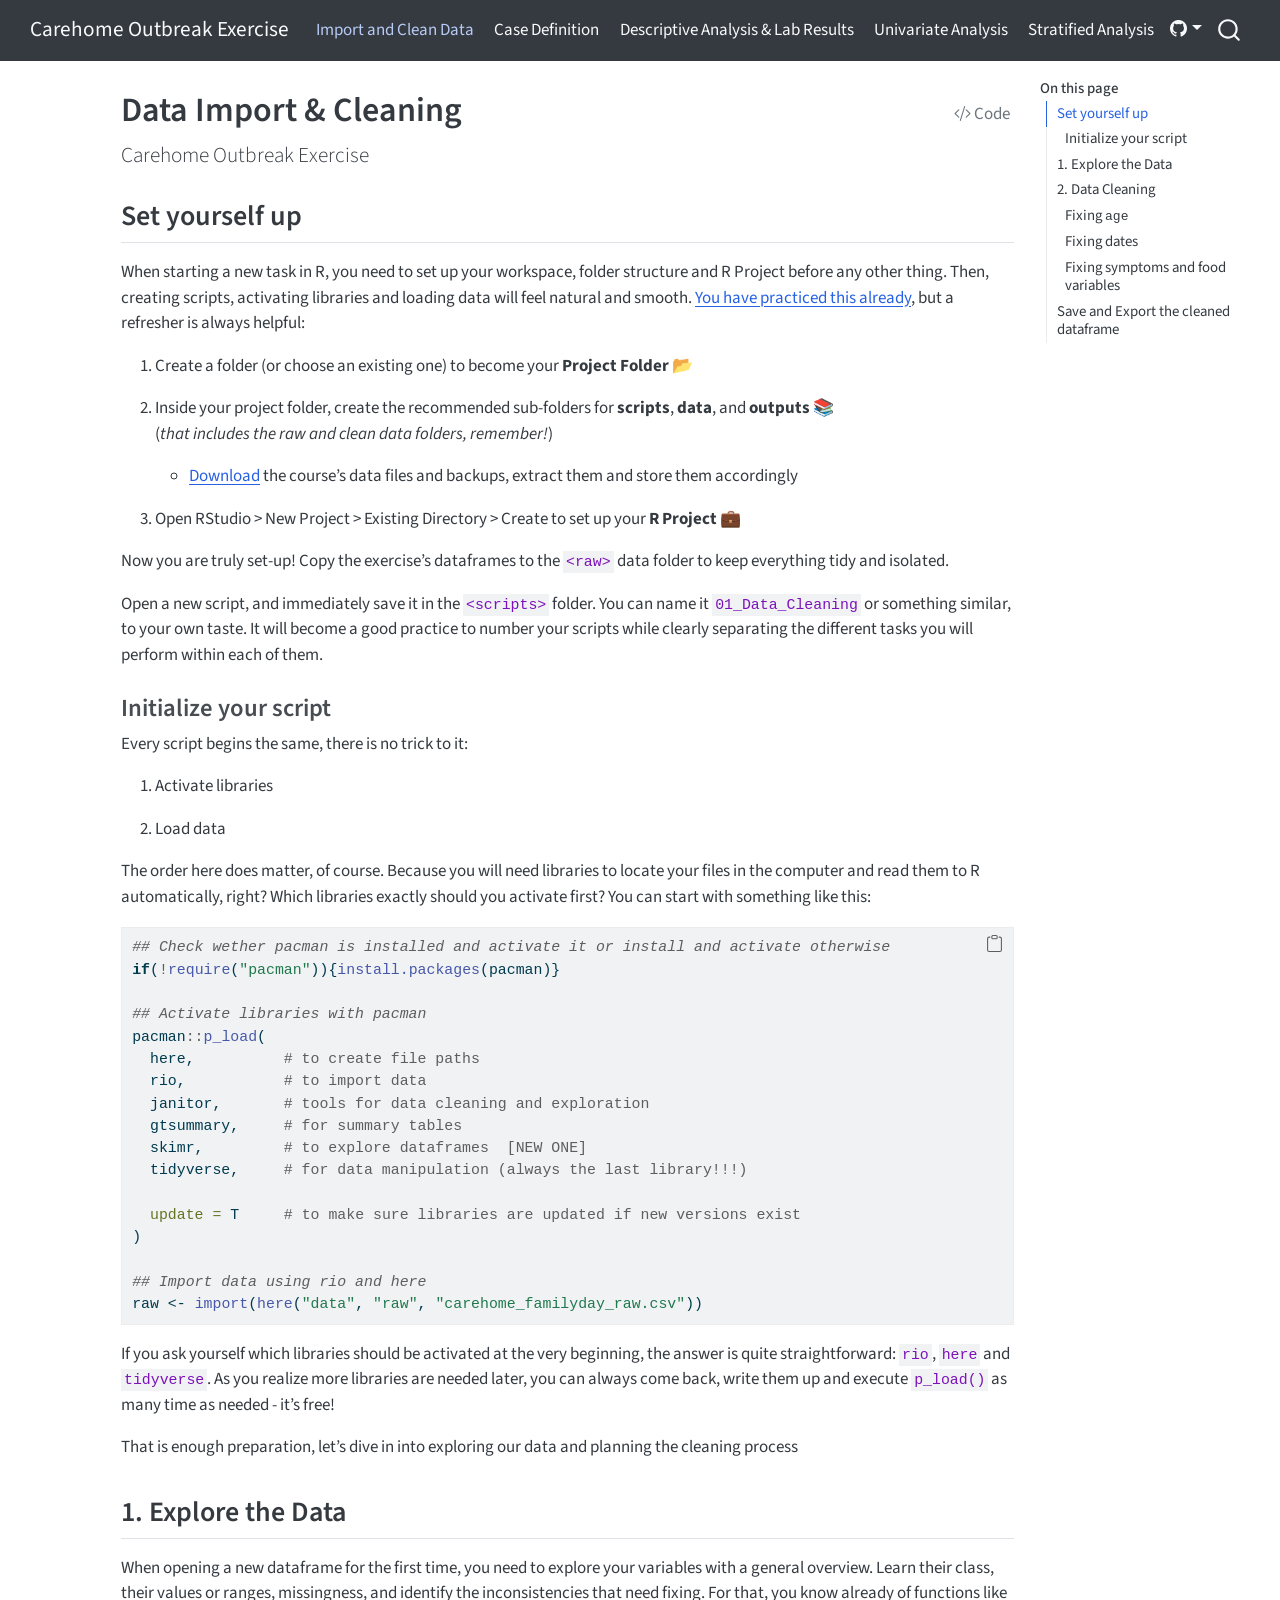
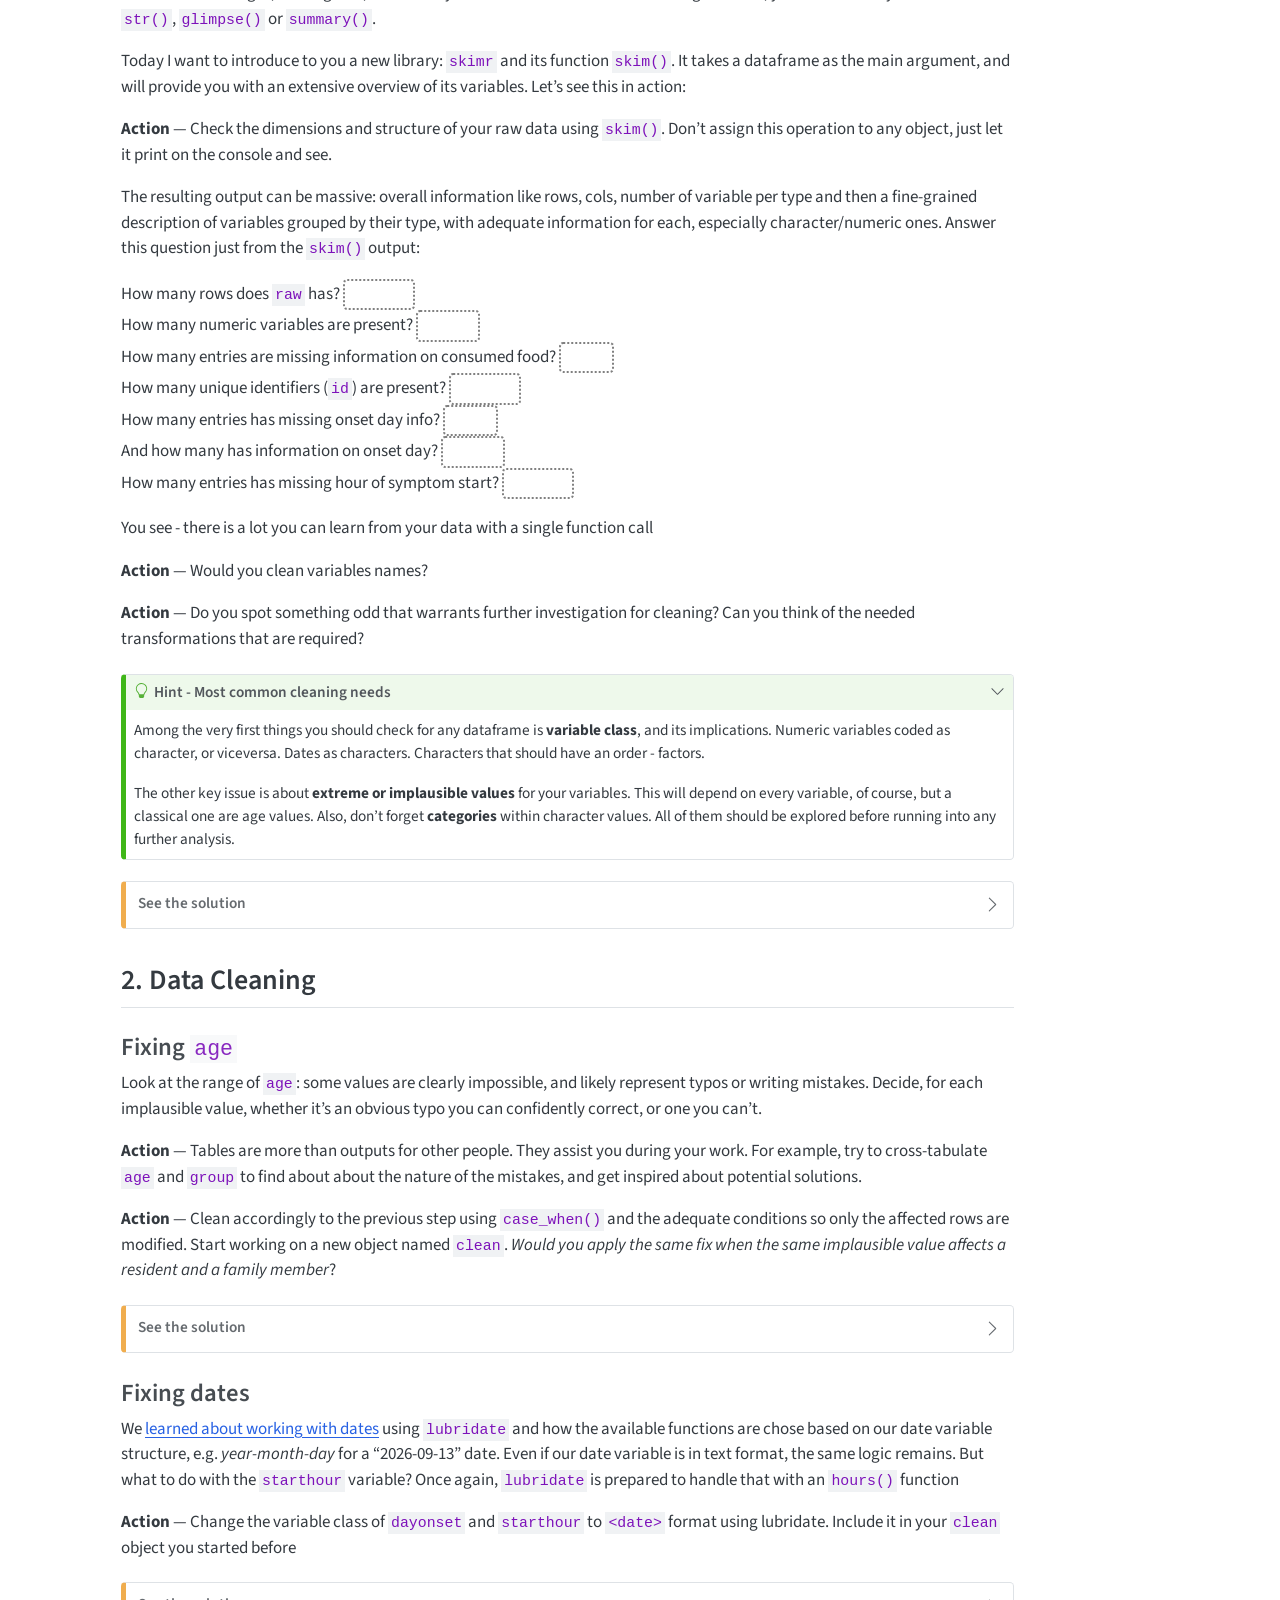
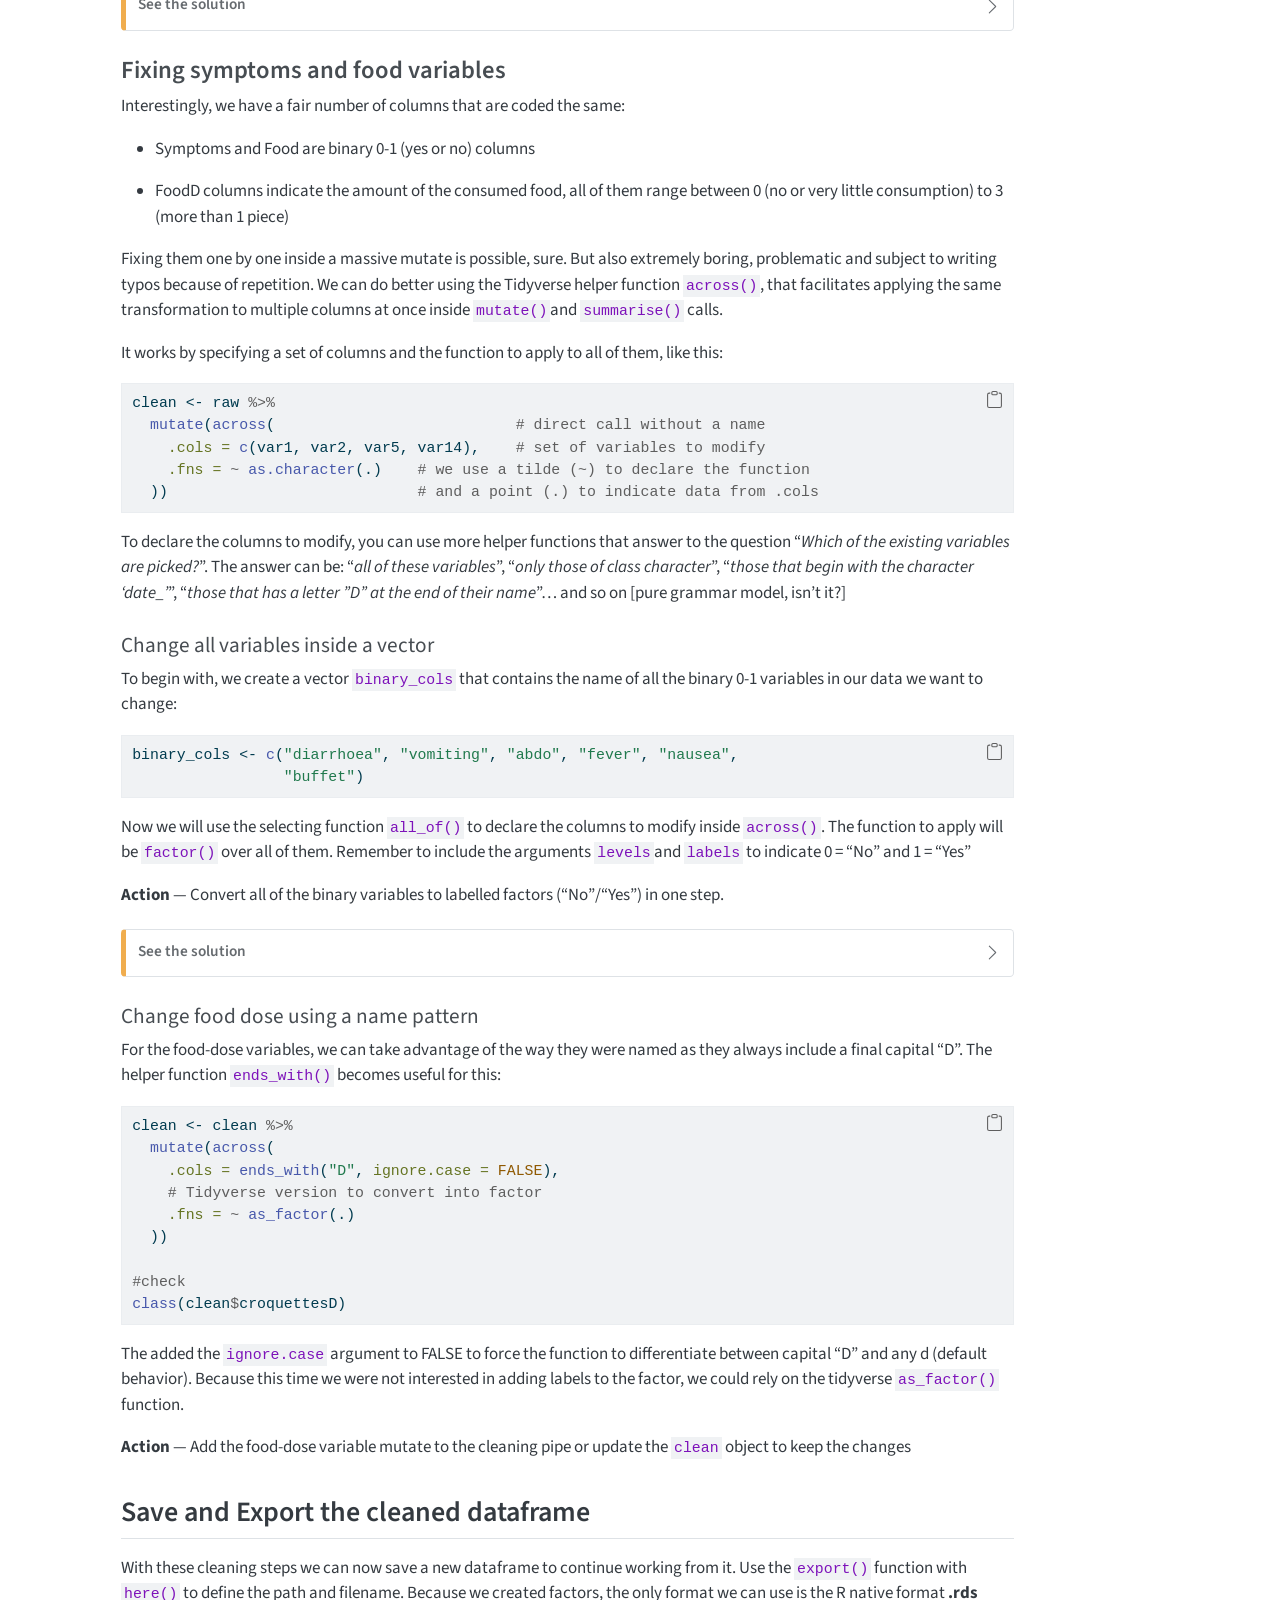
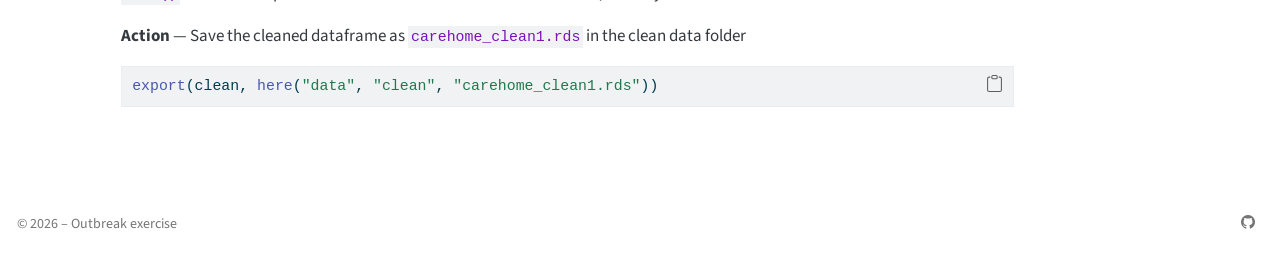
==== commit 975ffe0e: "final fix" ====
--- a/docs/scripts/01_Import_Cleaning.html
+++ b/docs/scripts/01_Import_Cleaning.html
@@ -153,12 +153,12 @@
       <a href="" title="" id="quarto-navigation-tool-dropdown-0" class="quarto-navigation-tool dropdown-toggle px-1" data-bs-toggle="dropdown" aria-expanded="false" role="link" aria-label=""><i class="bi bi-github"></i></a>
       <ul class="dropdown-menu" aria-labelledby="quarto-navigation-tool-dropdown-0">
           <li>
-            <a class="dropdown-item quarto-navbar-tools-item" href="https://github.com/EPIET/IntroToRCourse/tree/main">
+            <a class="dropdown-item quarto-navbar-tools-item" href="https://github.com/EPIET/CareHomeOB_ICW3/tree/main">
             Source Code
             </a>
           </li>
           <li>
-            <a class="dropdown-item quarto-navbar-tools-item" href="https://github.com/EPIET/IntroToRCourse/issues">
+            <a class="dropdown-item quarto-navbar-tools-item" href="https://github.com/EPIET/CareHomeOB_ICW3/issues">
             Report an issue
             </a>
           </li>
@@ -223,7 +223,7 @@
 <li><p>Inside your project folder, create the recommended sub-folders for <strong>scripts</strong>, <strong>data</strong>, and <strong>outputs</strong> 📚<br>
 (<em>that includes the raw and clean data folders, remember!</em>)</p>
 <ul>
-<li><a href="https://github.com/EPIET/CareHomeOB_ICW3/raw/refs/heads/main/data/data.rar">Download</a> the course’s data files and backups and store them accordingly</li>
+<li><a href="https://github.com/EPIET/CareHomeOB_ICW3/raw/refs/heads/main/data/data.rar">Download</a> the course’s data files and backups, extract them and store them accordingly</li>
 </ul></li>
 <li><p>Open RStudio &gt; New Project &gt; Existing Directory &gt; Create to set up your <strong>R Project</strong> 💼</p></li>
 </ol>
@@ -420,8 +420,8 @@
 <li><p>Symptoms and Food are binary 0-1 (yes or no) columns</p></li>
 <li><p>FoodD columns indicate the amount of the consumed food, all of them range between 0 (no or very little consumption) to 3 (more than 1 piece)</p></li>
 </ul>
-<p>Fixing them one by one inside a massive mutate is possible, sure. But also extremely boring, problematic and subject to writing typos because of repetition. We can do better using the Tidyverse helper function <code>across()</code>, that facilitates applying the same transformation to multiple columns at once inside <code>mutate()</code>and <code>summarise()</code> calls</p>
-<p>It works by specifying a set of colums and the function to apply to all of them, like this:</p>
+<p>Fixing them one by one inside a massive mutate is possible, sure. But also extremely boring, problematic and subject to writing typos because of repetition. We can do better using the Tidyverse helper function <code>across()</code>, that facilitates applying the same transformation to multiple columns at once inside <code>mutate()</code>and <code>summarise()</code> calls.</p>
+<p>It works by specifying a set of columns and the function to apply to all of them, like this:</p>
 <div class="code-copy-outer-scaffold"><div class="sourceCode" id="cb5"><pre class="sourceCode r code-with-copy"><code class="sourceCode r"><span id="cb5-1"><a href="#cb5-1" aria-hidden="true" tabindex="-1"></a>clean <span class="ot">&lt;-</span> raw <span class="sc">%&gt;%</span> </span>
 <span id="cb5-2"><a href="#cb5-2" aria-hidden="true" tabindex="-1"></a>  <span class="fu">mutate</span>(<span class="fu">across</span>(                           <span class="co"># direct call without a name</span></span>
 <span id="cb5-3"><a href="#cb5-3" aria-hidden="true" tabindex="-1"></a>    <span class="at">.cols =</span> <span class="fu">c</span>(var1, var2, var5, var14),    <span class="co"># set of variables to modify</span></span>
@@ -1174,7 +1174,7 @@
 <span id="cb10-17"><a href="#cb10-17" aria-hidden="true" tabindex="-1"></a><span class="ss">2.  </span>Inside your project folder, create the recommended sub-folders for **scripts**, **data**, and **outputs** 📚\</span>
 <span id="cb10-18"><a href="#cb10-18" aria-hidden="true" tabindex="-1"></a>    (*that includes the raw and clean data folders, remember!*)</span>
 <span id="cb10-19"><a href="#cb10-19" aria-hidden="true" tabindex="-1"></a></span>
-<span id="cb10-20"><a href="#cb10-20" aria-hidden="true" tabindex="-1"></a><span class="ss">    - </span><span class="co">[</span><span class="ot">Download</span><span class="co">](https://github.com/EPIET/CareHomeOB_ICW3/raw/refs/heads/main/data/data.rar)</span> the course's data files and backups and store them accordingly</span>
+<span id="cb10-20"><a href="#cb10-20" aria-hidden="true" tabindex="-1"></a><span class="ss">    - </span><span class="co">[</span><span class="ot">Download</span><span class="co">](https://github.com/EPIET/CareHomeOB_ICW3/raw/refs/heads/main/data/data.rar)</span> the course's data files and backups, extract them and store them accordingly</span>
 <span id="cb10-21"><a href="#cb10-21" aria-hidden="true" tabindex="-1"></a></span>
 <span id="cb10-22"><a href="#cb10-22" aria-hidden="true" tabindex="-1"></a><span class="ss">3.  </span>Open RStudio <span class="sc">\&gt;</span> New Project <span class="sc">\&gt;</span> Existing Directory <span class="sc">\&gt;</span> Create to set up your **R Project** 💼</span>
 <span id="cb10-23"><a href="#cb10-23" aria-hidden="true" tabindex="-1"></a></span>
@@ -1362,9 +1362,9 @@
 <span id="cb10-205"><a href="#cb10-205" aria-hidden="true" tabindex="-1"></a></span>
 <span id="cb10-206"><a href="#cb10-206" aria-hidden="true" tabindex="-1"></a><span class="ss">- </span>FoodD columns indicate the amount of the consumed food, all of them range between 0 (no or very little consumption) to 3 (more than 1 piece)</span>
 <span id="cb10-207"><a href="#cb10-207" aria-hidden="true" tabindex="-1"></a></span>
-<span id="cb10-208"><a href="#cb10-208" aria-hidden="true" tabindex="-1"></a>Fixing them one by one inside a massive mutate is possible, sure. But also extremely boring, problematic and subject to writing typos because of repetition. We can do better using the Tidyverse helper function <span class="in">`across()`</span>, that facilitates applying the same transformation to multiple columns at once inside <span class="in">`mutate()`</span>and <span class="in">`summarise()`</span> calls</span>
+<span id="cb10-208"><a href="#cb10-208" aria-hidden="true" tabindex="-1"></a>Fixing them one by one inside a massive mutate is possible, sure. But also extremely boring, problematic and subject to writing typos because of repetition. We can do better using the Tidyverse helper function <span class="in">`across()`</span>, that facilitates applying the same transformation to multiple columns at once inside <span class="in">`mutate()`</span>and <span class="in">`summarise()`</span> calls.</span>
 <span id="cb10-209"><a href="#cb10-209" aria-hidden="true" tabindex="-1"></a></span>
-<span id="cb10-210"><a href="#cb10-210" aria-hidden="true" tabindex="-1"></a>It works by specifying a set of colums and the function to apply to all of them, like this:</span>
+<span id="cb10-210"><a href="#cb10-210" aria-hidden="true" tabindex="-1"></a>It works by specifying a set of columns and the function to apply to all of them, like this:</span>
 <span id="cb10-211"><a href="#cb10-211" aria-hidden="true" tabindex="-1"></a></span>
 <span id="cb10-212"><a href="#cb10-212" aria-hidden="true" tabindex="-1"></a><span class="in">``` r</span></span>
 <span id="cb10-213"><a href="#cb10-213" aria-hidden="true" tabindex="-1"></a>clean <span class="ot">&lt;-</span> raw <span class="sc">%&gt;%</span> </span>
@@ -1443,7 +1443,7 @@
 <footer class="footer">
   <div class="nav-footer">
     <div class="nav-footer-left">
-<p>© 2026 – Intro to R Course</p>
+<p>© 2026 – Outbreak exercise</p>
 </div>   
     <div class="nav-footer-center">
       &nbsp;
@@ -1451,7 +1451,7 @@
     <div class="nav-footer-right">
       <ul class="footer-items list-unstyled">
     <li class="nav-item compact">
-    <a class="nav-link" href="https://github.com/EPIET/IntroToRCourse">
+    <a class="nav-link" href="https://github.com/EPIET/CareHomeOB_ICW3">
       <i class="bi bi-github" role="img">
 </i> 
     </a>
